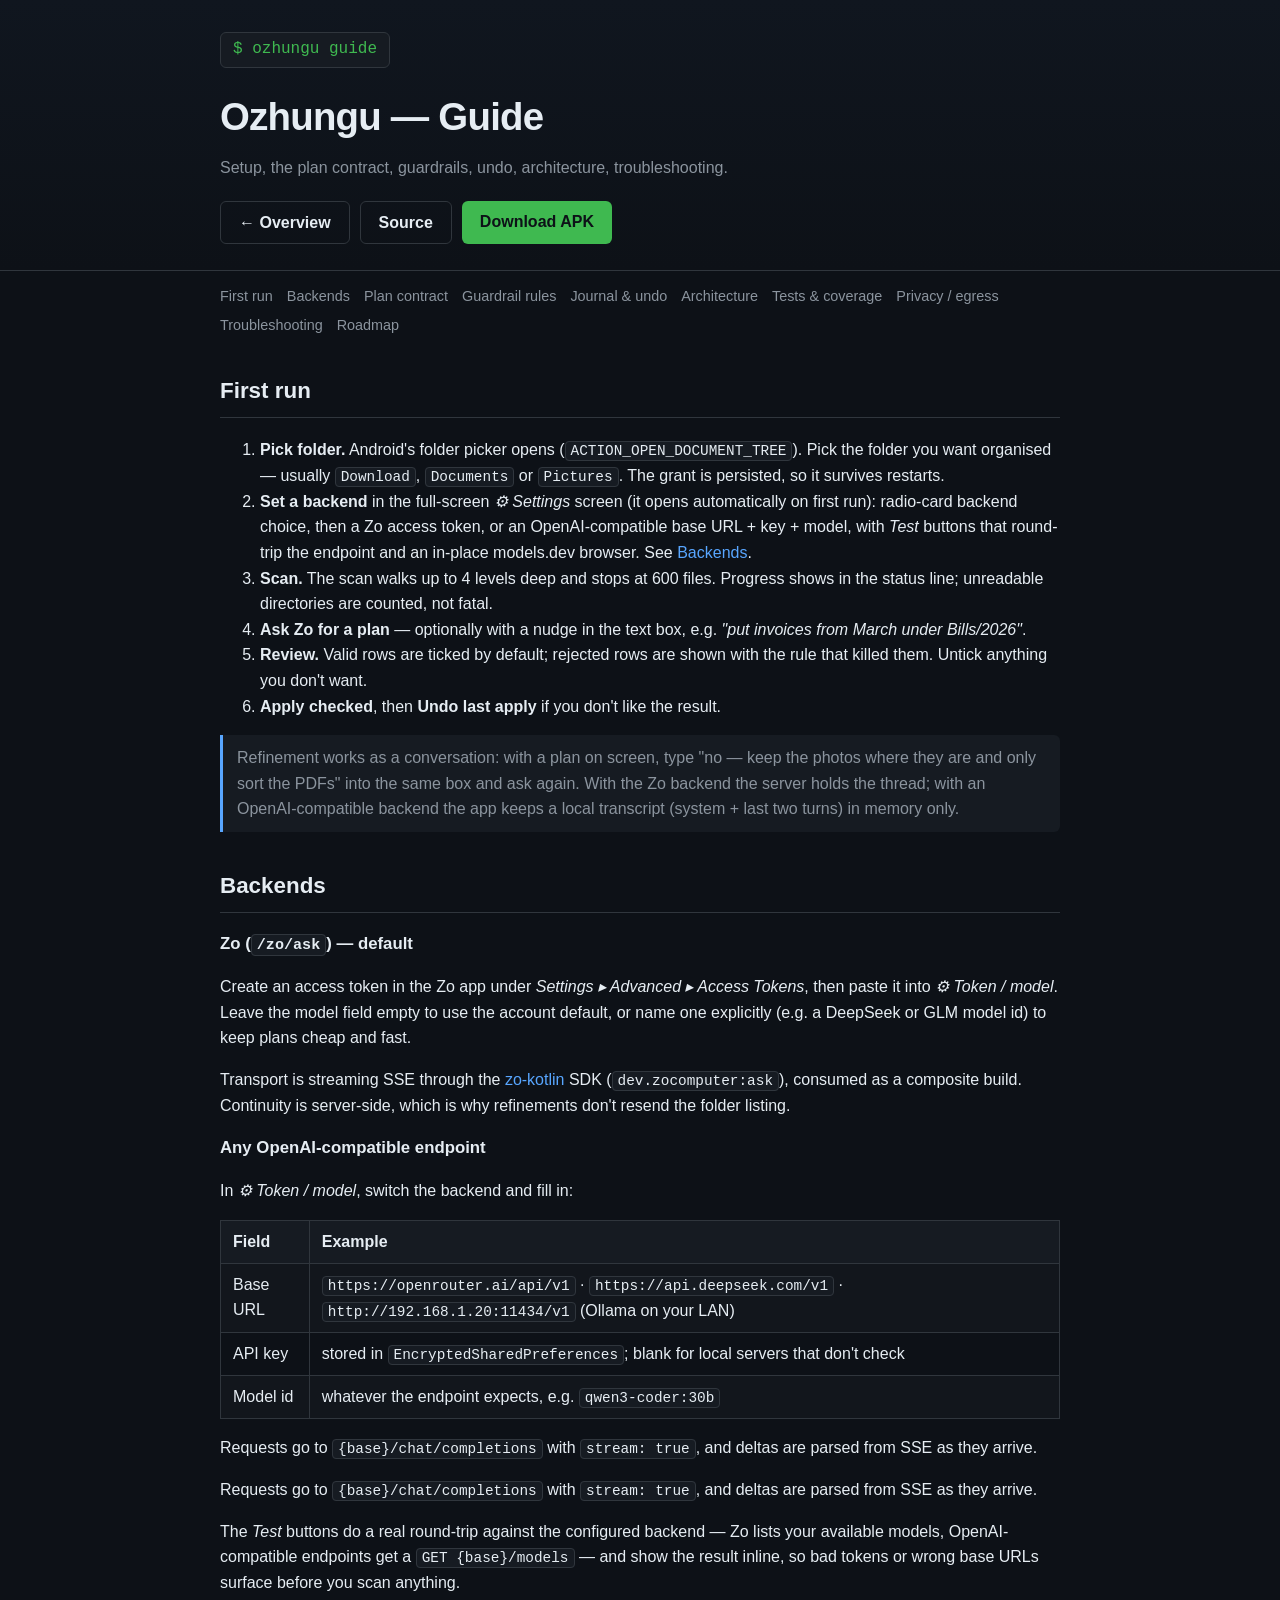
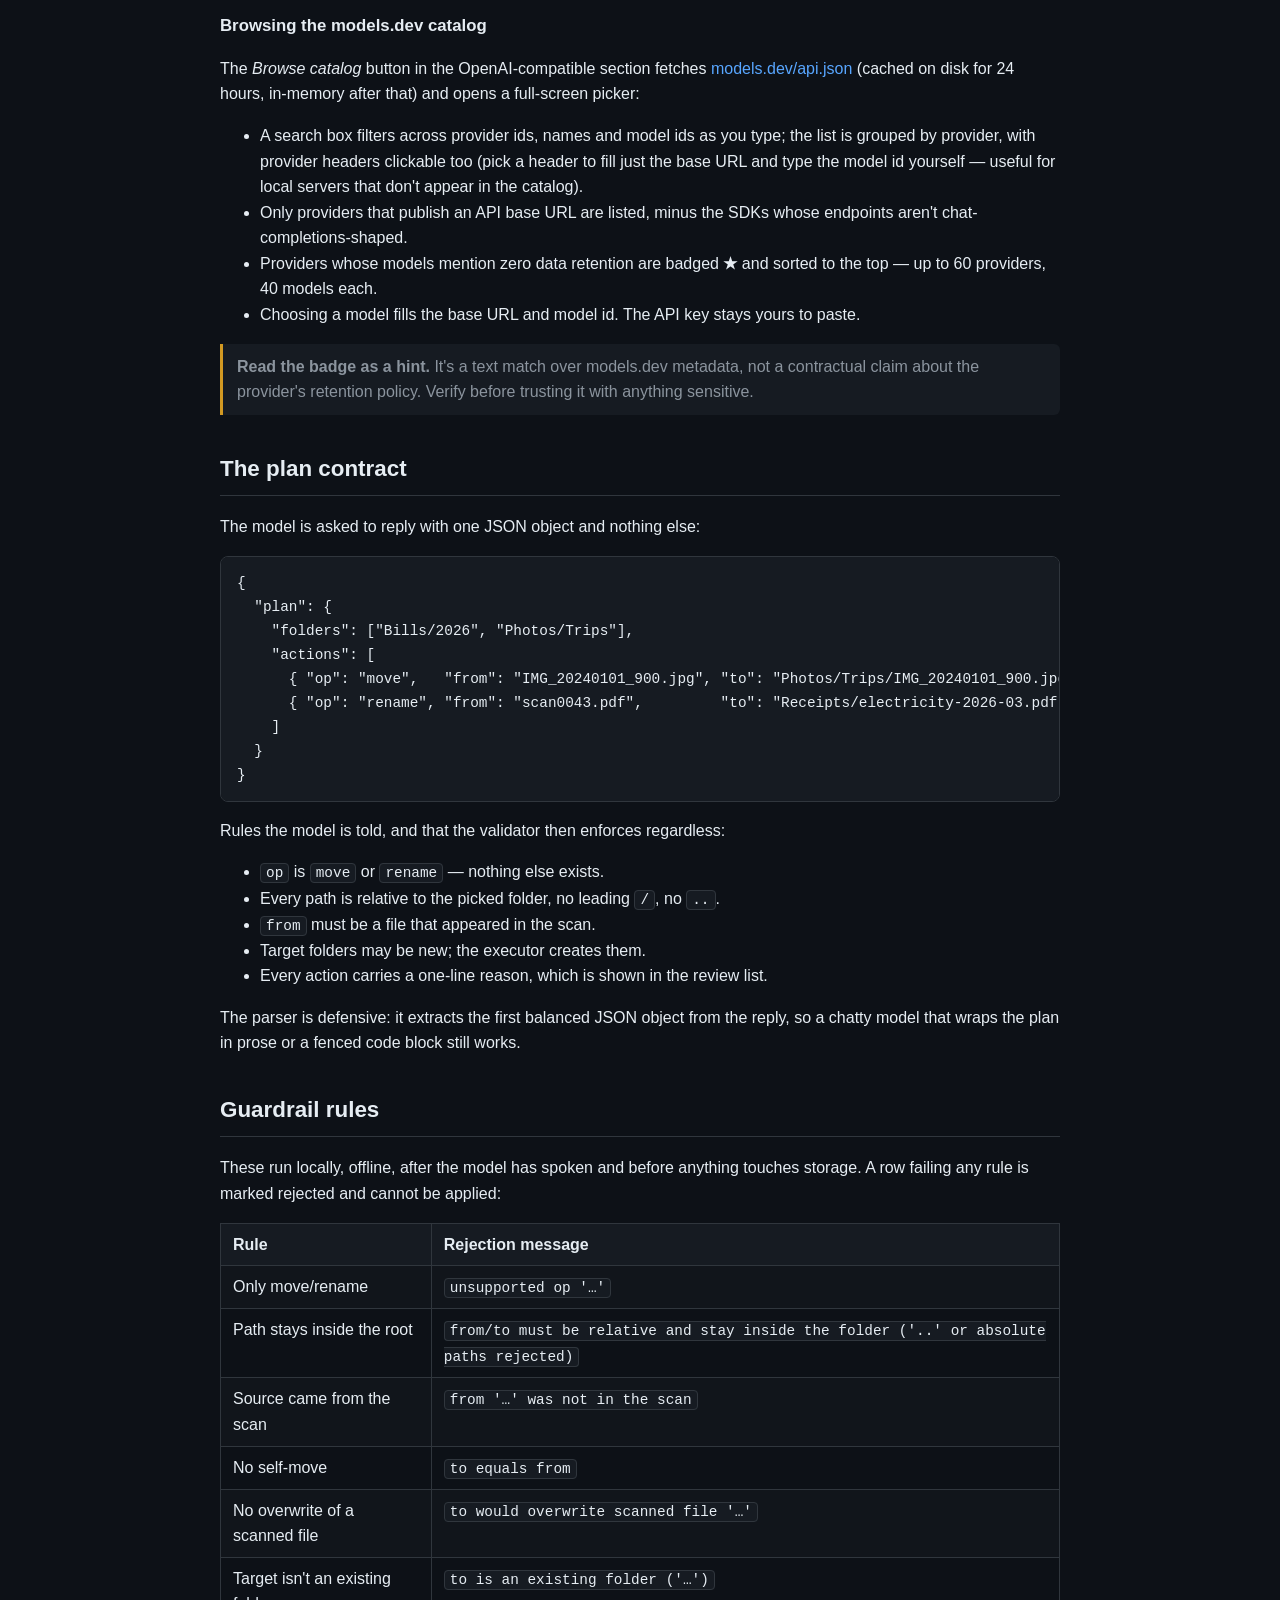
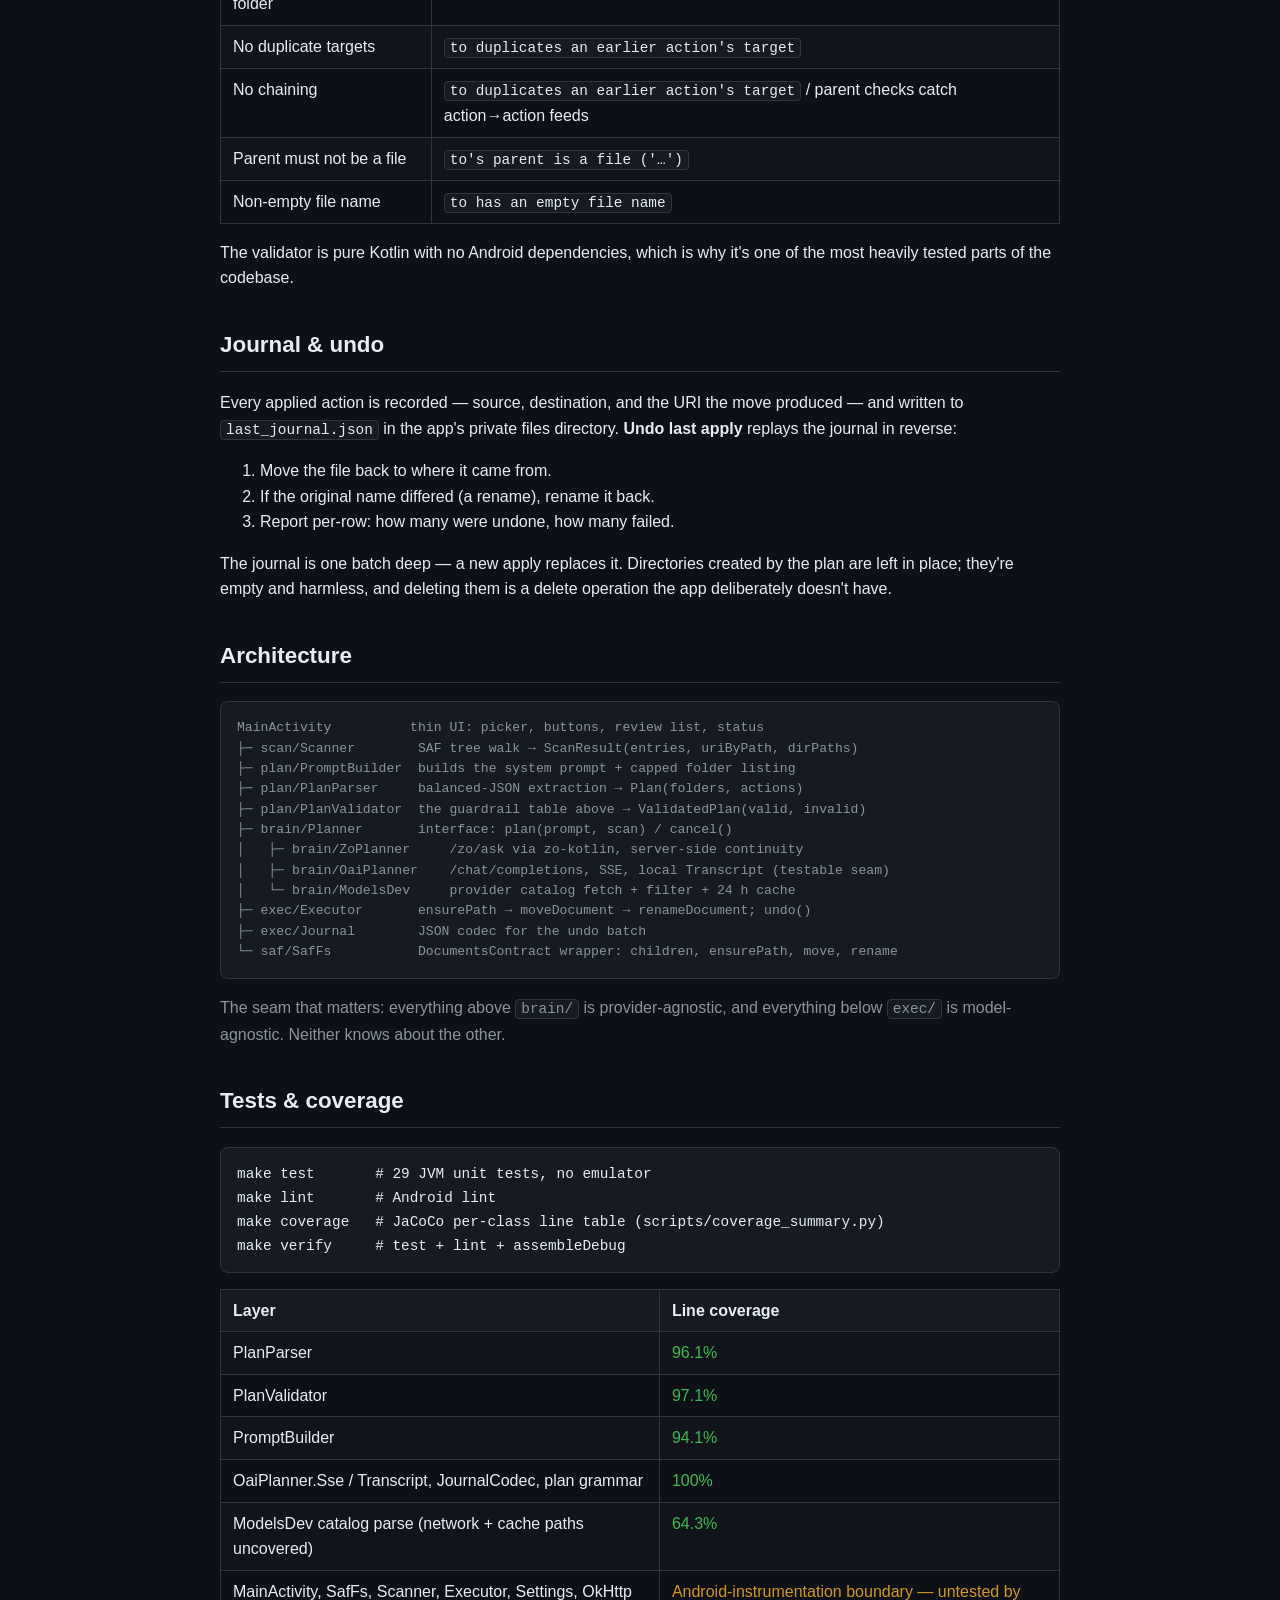
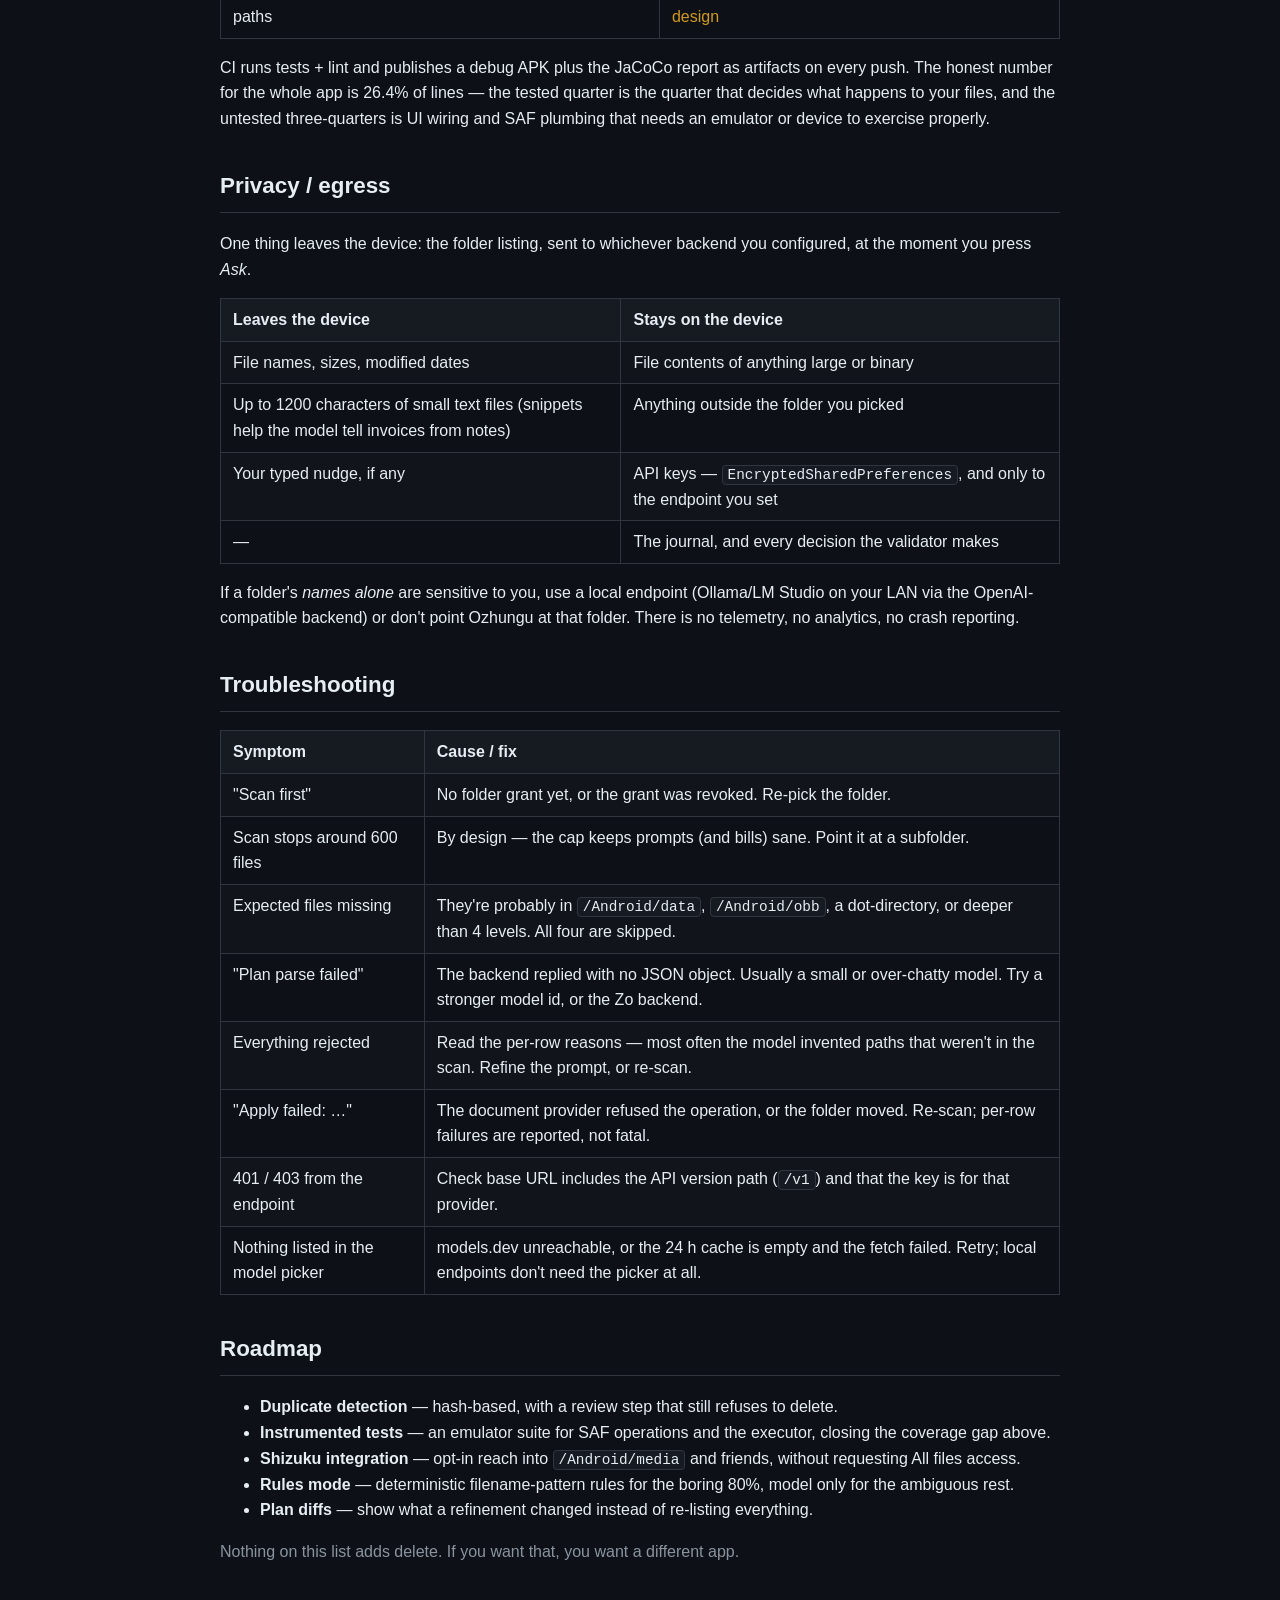
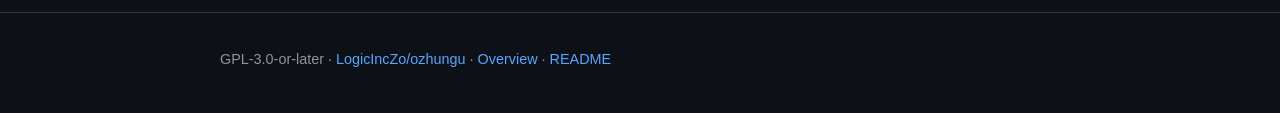
==== docs/guide.html @ b53723d0 "v0.3.0 — first-class settings: full-screen SettingsActivity (backend radio cards, test round-trips, " ====
<!doctype html>
<html lang="en">
<head>
<meta charset="utf-8">
<meta name="viewport" content="width=device-width, initial-scale=1">
<title>Ozhungu — Guide</title>
<meta name="description" content="Setup, plan contract, guardrail rules, journal/undo, architecture and troubleshooting for the Ozhungu agentic Android file organizer.">
<link rel="stylesheet" href="style.css">
</head>
<body>
<header class="hero small">
  <div class="wrap">
    <div class="prompt">$ ozhungu guide</div>
    <h1>Ozhungu — Guide</h1>
    <p class="meta">Setup, the plan contract, guardrails, undo, architecture, troubleshooting.</p>
    <div class="cta">
      <a class="btn ghost" href="index.html">← Overview</a>
      <a class="btn ghost" href="https://github.com/LogicIncZo/ozhungu">Source</a>
      <a class="btn" href="https://github.com/LogicIncZo/ozhungu/releases/latest">Download APK</a>
    </div>
  </div>
</header>

<nav class="sub wrap">
  <a href="#firstrun">First run</a>
  <a href="#backends">Backends</a>
  <a href="#contract">Plan contract</a>
  <a href="#rules">Guardrail rules</a>
  <a href="#journal">Journal &amp; undo</a>
  <a href="#arch">Architecture</a>
  <a href="#tests">Tests &amp; coverage</a>
  <a href="#privacy">Privacy / egress</a>
  <a href="#trouble">Troubleshooting</a>
  <a href="#roadmap">Roadmap</a>
</nav>

<main class="wrap">

<section id="firstrun">
  <h2>First run</h2>
  <ol>
    <li><strong>Pick folder.</strong> Android's folder picker opens (<code>ACTION_OPEN_DOCUMENT_TREE</code>). Pick the folder you want organised — usually <code>Download</code>, <code>Documents</code> or <code>Pictures</code>. The grant is persisted, so it survives restarts.</li>
    <li><strong>Set a backend</strong> in the full-screen <em>⚙ Settings</em> screen (it opens automatically on first run): radio-card backend choice, then a Zo access token, or an OpenAI-compatible base URL + key + model, with <em>Test</em> buttons that round-trip the endpoint and an in-place models.dev browser. See <a href="#backends">Backends</a>.</li>
    <li><strong>Scan.</strong> The scan walks up to 4 levels deep and stops at 600 files. Progress shows in the status line; unreadable directories are counted, not fatal.</li>
    <li><strong>Ask Zo for a plan</strong> — optionally with a nudge in the text box, e.g. <em>"put invoices from March under Bills/2026"</em>.</li>
    <li><strong>Review.</strong> Valid rows are ticked by default; rejected rows are shown with the rule that killed them. Untick anything you don't want.</li>
    <li><strong>Apply checked</strong>, then <strong>Undo last apply</strong> if you don't like the result.</li>
  </ol>
  <div class="note">Refinement works as a conversation: with a plan on screen, type "no — keep the photos where they are and only sort the PDFs" into the same box and ask again. With the Zo backend the server holds the thread; with an OpenAI-compatible backend the app keeps a local transcript (system + last two turns) in memory only.</div>
</section>

<section id="backends">
  <h2>Backends</h2>

  <h3>Zo (<code>/zo/ask</code>) — default</h3>
  <p>Create an access token in the Zo app under <em>Settings ▸ Advanced ▸ Access Tokens</em>, then paste it into <em>⚙ Token / model</em>. Leave the model field empty to use the account default, or name one explicitly (e.g. a DeepSeek or GLM model id) to keep plans cheap and fast.</p>
  <p>Transport is streaming SSE through the <a href="https://github.com/LogicIncZo/zo-kotlin">zo-kotlin</a> SDK (<code>dev.zocomputer:ask</code>), consumed as a composite build. Continuity is server-side, which is why refinements don't resend the folder listing.</p>

  <h3>Any OpenAI-compatible endpoint</h3>
  <p>In <em>⚙ Token / model</em>, switch the backend and fill in:</p>
  <table>
    <thead><tr><th>Field</th><th>Example</th></tr></thead>
    <tbody>
      <tr><td>Base URL</td><td><code>https://openrouter.ai/api/v1</code> · <code>https://api.deepseek.com/v1</code> · <code>http://192.168.1.20:11434/v1</code> (Ollama on your LAN)</td></tr>
      <tr><td>API key</td><td>stored in <code>EncryptedSharedPreferences</code>; blank for local servers that don't check</td></tr>
      <tr><td>Model id</td><td>whatever the endpoint expects, e.g. <code>qwen3-coder:30b</code></td></tr>
    </tbody>
  </table>
  <p>Requests go to <code>{base}/chat/completions</code> with <code>stream: true</code>, and deltas are parsed from SSE as they arrive.</p>  <p>Requests go to <code>{base}/chat/completions</code> with <code>stream: true</code>, and deltas are parsed from SSE as they arrive.</p>

  <p>The <em>Test</em> buttons do a real round-trip against the configured backend — Zo lists your available models, OpenAI-compatible endpoints get a <code>GET {base}/models</code> — and show the result inline, so bad tokens or wrong base URLs surface before you scan anything.</p>

  <h3>Browsing the models.dev catalog</h3>
  <p>The <em>Browse catalog</em> button in the OpenAI-compatible section fetches <a href="https://models.dev/api.json">models.dev/api.json</a> (cached on disk for 24 hours, in-memory after that) and opens a full-screen picker:</p>
  <ul>
    <li>A search box filters across provider ids, names and model ids as you type; the list is grouped by provider, with provider headers clickable too (pick a header to fill just the base URL and type the model id yourself — useful for local servers that don't appear in the catalog).</li>
    <li>Only providers that publish an API base URL are listed, minus the SDKs whose endpoints aren't chat-completions-shaped.</li>
    <li>Providers whose models mention zero data retention are badged <strong>★</strong> and sorted to the top — up to 60 providers, 40 models each.</li>
    <li>Choosing a model fills the base URL and model id. The API key stays yours to paste.</li>
  </ul>
  <div class="warnbox"><strong>Read the badge as a hint.</strong> It's a text match over models.dev metadata, not a contractual claim about the provider's retention policy. Verify before trusting it with anything sensitive.</div>
</section>

<section id="contract">
  <h2>The plan contract</h2>
  <p>The model is asked to reply with one JSON object and nothing else:</p>
  <pre><code>{
  "plan": {
    "folders": ["Bills/2026", "Photos/Trips"],
    "actions": [
      { "op": "move",   "from": "IMG_20240101_900.jpg", "to": "Photos/Trips/IMG_20240101_900.jpg", "reason": "dated camera file" },
      { "op": "rename", "from": "scan0043.pdf",         "to": "Receipts/electricity-2026-03.pdf", "reason": "receipt scan" }
    ]
  }
}</code></pre>
  <p>Rules the model is told, and that the validator then enforces regardless:</p>
  <ul>
    <li><code>op</code> is <code>move</code> or <code>rename</code> — nothing else exists.</li>
    <li>Every path is relative to the picked folder, no leading <code>/</code>, no <code>..</code>.</li>
    <li><code>from</code> must be a file that appeared in the scan.</li>
    <li>Target folders may be new; the executor creates them.</li>
    <li>Every action carries a one-line reason, which is shown in the review list.</li>
  </ul>
  <p>The parser is defensive: it extracts the first balanced JSON object from the reply, so a chatty model that wraps the plan in prose or a fenced code block still works.</p>
</section>

<section id="rules">
  <h2>Guardrail rules</h2>
  <p>These run locally, offline, after the model has spoken and before anything touches storage. A row failing any rule is marked rejected and cannot be applied:</p>
  <table>
    <thead><tr><th>Rule</th><th>Rejection message</th></tr></thead>
    <tbody>
      <tr><td>Only move/rename</td><td><code>unsupported op '…'</code></td></tr>
      <tr><td>Path stays inside the root</td><td><code>from/to must be relative and stay inside the folder ('..' or absolute paths rejected)</code></td></tr>
      <tr><td>Source came from the scan</td><td><code>from '…' was not in the scan</code></td></tr>
      <tr><td>No self-move</td><td><code>to equals from</code></td></tr>
      <tr><td>No overwrite of a scanned file</td><td><code>to would overwrite scanned file '…'</code></td></tr>
      <tr><td>Target isn't an existing folder</td><td><code>to is an existing folder ('…')</code></td></tr>
      <tr><td>No duplicate targets</td><td><code>to duplicates an earlier action's target</code></td></tr>
      <tr><td>No chaining</td><td><code>to duplicates an earlier action's target</code> / parent checks catch action→action feeds</td></tr>
      <tr><td>Parent must not be a file</td><td><code>to's parent is a file ('…')</code></td></tr>
      <tr><td>Non-empty file name</td><td><code>to has an empty file name</code></td></tr>
    </tbody>
  </table>
  <p>The validator is pure Kotlin with no Android dependencies, which is why it's one of the most heavily tested parts of the codebase.</p>
</section>

<section id="journal">
  <h2>Journal &amp; undo</h2>
  <p>Every applied action is recorded — source, destination, and the URI the move produced — and written to <code>last_journal.json</code> in the app's private files directory. <strong>Undo last apply</strong> replays the journal in reverse:</p>
  <ol>
    <li>Move the file back to where it came from.</li>
    <li>If the original name differed (a rename), rename it back.</li>
    <li>Report per-row: how many were undone, how many failed.</li>
  </ol>
  <p>The journal is one batch deep — a new apply replaces it. Directories created by the plan are left in place; they're empty and harmless, and deleting them is a delete operation the app deliberately doesn't have.</p>
</section>

<section id="arch">
  <h2>Architecture</h2>
  <div class="pipe">MainActivity          thin UI: picker, buttons, review list, status
├─ scan/Scanner        SAF tree walk → ScanResult(entries, uriByPath, dirPaths)
├─ plan/PromptBuilder  builds the system prompt + capped folder listing
├─ plan/PlanParser     balanced-JSON extraction → Plan(folders, actions)
├─ plan/PlanValidator  the guardrail table above → ValidatedPlan(valid, invalid)
├─ brain/Planner       interface: plan(prompt, scan) / cancel()
│   ├─ brain/ZoPlanner     /zo/ask via zo-kotlin, server-side continuity
│   ├─ brain/OaiPlanner    /chat/completions, SSE, local Transcript (testable seam)
│   └─ brain/ModelsDev     provider catalog fetch + filter + 24 h cache
├─ exec/Executor       ensurePath → moveDocument → renameDocument; undo()
├─ exec/Journal        JSON codec for the undo batch
└─ saf/SafFs           DocumentsContract wrapper: children, ensurePath, move, rename</div>
  <p class="dim">The seam that matters: everything above <code>brain/</code> is provider-agnostic, and everything below <code>exec/</code> is model-agnostic. Neither knows about the other.</p>
</section>

<section id="tests">
  <h2>Tests &amp; coverage</h2>
  <pre><code>make test       # 29 JVM unit tests, no emulator
make lint       # Android lint
make coverage   # JaCoCo per-class line table (scripts/coverage_summary.py)
make verify     # test + lint + assembleDebug</code></pre>
  <table>
    <thead><tr><th>Layer</th><th>Line coverage</th></tr></thead>
    <tbody>
      <tr><td>PlanParser</td><td class="ok">96.1%</td></tr>
      <tr><td>PlanValidator</td><td class="ok">97.1%</td></tr>
      <tr><td>PromptBuilder</td><td class="ok">94.1%</td></tr>
      <tr><td>OaiPlanner.Sse / Transcript, JournalCodec, plan grammar</td><td class="ok">100%</td></tr>
      <tr><td>ModelsDev catalog parse (network + cache paths uncovered)</td><td class="ok">64.3%</td></tr>
      <tr><td>MainActivity, SafFs, Scanner, Executor, Settings, OkHttp paths</td><td class="warn">Android-instrumentation boundary — untested by design</td></tr>
    </tbody>
  </table>
  <p>CI runs tests + lint and publishes a debug APK plus the JaCoCo report as artifacts on every push. The honest number for the whole app is 26.4% of lines — the tested quarter is the quarter that decides what happens to your files, and the untested three-quarters is UI wiring and SAF plumbing that needs an emulator or device to exercise properly.</p>
</section>

<section id="privacy">
  <h2>Privacy / egress</h2>
  <p>One thing leaves the device: the folder listing, sent to whichever backend you configured, at the moment you press <em>Ask</em>.</p>
  <table>
    <thead><tr><th>Leaves the device</th><th>Stays on the device</th></tr></thead>
    <tbody>
      <tr><td>File names, sizes, modified dates</td><td>File contents of anything large or binary</td></tr>
      <tr><td>Up to 1200 characters of small text files (snippets help the model tell invoices from notes)</td><td>Anything outside the folder you picked</td></tr>
      <tr><td>Your typed nudge, if any</td><td>API keys — <code>EncryptedSharedPreferences</code>, and only to the endpoint you set</td></tr>
      <tr><td>—</td><td>The journal, and every decision the validator makes</td></tr>
    </tbody>
  </table>
  <p>If a folder's <em>names alone</em> are sensitive to you, use a local endpoint (Ollama/LM Studio on your LAN via the OpenAI-compatible backend) or don't point Ozhungu at that folder. There is no telemetry, no analytics, no crash reporting.</p>
</section>

<section id="trouble">
  <h2>Troubleshooting</h2>
  <table>
    <thead><tr><th>Symptom</th><th>Cause / fix</th></tr></thead>
    <tbody>
      <tr><td>"Scan first"</td><td>No folder grant yet, or the grant was revoked. Re-pick the folder.</td></tr>
      <tr><td>Scan stops around 600 files</td><td>By design — the cap keeps prompts (and bills) sane. Point it at a subfolder.</td></tr>
      <tr><td>Expected files missing</td><td>They're probably in <code>/Android/data</code>, <code>/Android/obb</code>, a dot-directory, or deeper than 4 levels. All four are skipped.</td></tr>
      <tr><td>"Plan parse failed"</td><td>The backend replied with no JSON object. Usually a small or over-chatty model. Try a stronger model id, or the Zo backend.</td></tr>
      <tr><td>Everything rejected</td><td>Read the per-row reasons — most often the model invented paths that weren't in the scan. Refine the prompt, or re-scan.</td></tr>
      <tr><td>"Apply failed: …"</td><td>The document provider refused the operation, or the folder moved. Re-scan; per-row failures are reported, not fatal.</td></tr>
      <tr><td>401 / 403 from the endpoint</td><td>Check base URL includes the API version path (<code>/v1</code>) and that the key is for that provider.</td></tr>
      <tr><td>Nothing listed in the model picker</td><td>models.dev unreachable, or the 24 h cache is empty and the fetch failed. Retry; local endpoints don't need the picker at all.</td></tr>
    </tbody>
  </table>
</section>

<section id="roadmap">
  <h2>Roadmap</h2>
  <ul>
    <li><strong>Duplicate detection</strong> — hash-based, with a review step that still refuses to delete.</li>
    <li><strong>Instrumented tests</strong> — an emulator suite for SAF operations and the executor, closing the coverage gap above.</li>
    <li><strong>Shizuku integration</strong> — opt-in reach into <code>/Android/media</code> and friends, without requesting All files access.</li>
    <li><strong>Rules mode</strong> — deterministic filename-pattern rules for the boring 80%, model only for the ambiguous rest.</li>
    <li><strong>Plan diffs</strong> — show what a refinement changed instead of re-listing everything.</li>
  </ul>
  <p class="dim">Nothing on this list adds delete. If you want that, you want a different app.</p>
</section>

</main>

<footer>
  <div class="wrap">
    <p>GPL-3.0-or-later · <a href="https://github.com/LogicIncZo/ozhungu">LogicIncZo/ozhungu</a> · <a href="index.html">Overview</a> · <a href="https://github.com/LogicIncZo/ozhungu/blob/main/README.md">README</a></p>
  </div>
</footer>
</body>
</html>
---- docs/style.css ----
:root {
  --bg: #0d1117; --fg: #e6edf3; --dim: #8b949e; --card: #161b22;
  --border: #30363d; --green: #3fb950; --amber: #d29922; --blue: #58a6ff;
}
* { box-sizing: border-box; }
body {
  margin: 0; background: var(--bg); color: var(--fg);
  font: 16px/1.6 -apple-system, "Segoe UI", Roboto, Helvetica, Arial, sans-serif;
}
.wrap { max-width: 880px; margin: 0 auto; padding: 0 20px; }
a { color: var(--blue); text-decoration: none; }
a:hover { text-decoration: underline; }
code {
  font-family: ui-monospace, SFMono-Regular, Menlo, Consolas, monospace;
  font-size: 0.9em; background: var(--card); border: 1px solid var(--border);
  border-radius: 4px; padding: 1px 5px;
}
pre {
  background: var(--card); border: 1px solid var(--border); border-radius: 8px;
  padding: 14px 16px; overflow-x: auto; line-height: 1.5;
}
pre code { background: none; border: none; padding: 0; }
table { border-collapse: collapse; width: 100%; margin: 12px 0; }
th, td { border: 1px solid var(--border); padding: 8px 12px; text-align: left; vertical-align: top; }
th { background: var(--card); }
tbody tr:nth-child(odd) { background: rgba(255,255,255,0.02); }

.hero { border-bottom: 1px solid var(--border); padding: 48px 0 40px; background: linear-gradient(180deg, #10161f 0%, var(--bg) 100%); }
.hero.small { padding: 32px 0 26px; }
.hero .prompt {
  font-family: ui-monospace, Menlo, Consolas, monospace; color: var(--green);
  background: var(--card); border: 1px solid var(--border); border-radius: 6px;
  display: inline-block; padding: 4px 12px; margin-bottom: 18px;
}
.hero h1 { margin: 0 0 8px; font-size: 2.4rem; letter-spacing: -0.02em; }
.hero h1 .ta { color: var(--dim); font-size: 1.5rem; }
.tagline { color: var(--fg); font-size: 1.15rem; margin: 0 0 6px; }
.meta { color: var(--dim); margin: 0 0 20px; }
.cta { display: flex; gap: 10px; flex-wrap: wrap; }
.btn {
  display: inline-block; background: var(--green); color: #0d1117; font-weight: 600;
  padding: 8px 18px; border-radius: 6px;
}
.btn:hover { text-decoration: none; filter: brightness(1.1); }
.btn.ghost { background: transparent; color: var(--fg); border: 1px solid var(--border); }

.sub { display: flex; flex-wrap: wrap; gap: 6px 14px; padding: 14px 20px 0; font-size: 0.9rem; }
.sub a { color: var(--dim); }
.sub a:hover { color: var(--blue); }

section { margin: 36px 0; }
h2 { font-size: 1.4rem; border-bottom: 1px solid var(--border); padding-bottom: 8px; }
h3 { font-size: 1.05rem; margin-bottom: 6px; }
.endpoints li { margin: 6px 0; }
.dim { color: var(--dim); }
.ok { color: var(--green); }
.warn { color: var(--amber); }
.note, .warnbox {
  border-left: 3px solid var(--border); padding: 10px 14px; margin: 14px 0;
  background: var(--card); border-radius: 0 6px 6px 0; color: var(--dim);
}
.note { border-left-color: var(--blue); }
.warn, .warnbox { border-left-color: var(--amber); }
.pipe {
  font-family: ui-monospace, Menlo, Consolas, monospace; font-size: 0.82rem;
  background: var(--card); border: 1px solid var(--border); border-radius: 8px;
  padding: 16px; overflow-x: auto; white-space: pre; line-height: 1.55; color: var(--dim);
}
footer { border-top: 1px solid var(--border); margin-top: 48px; padding: 20px 0 40px; color: var(--dim); font-size: 0.9rem; }
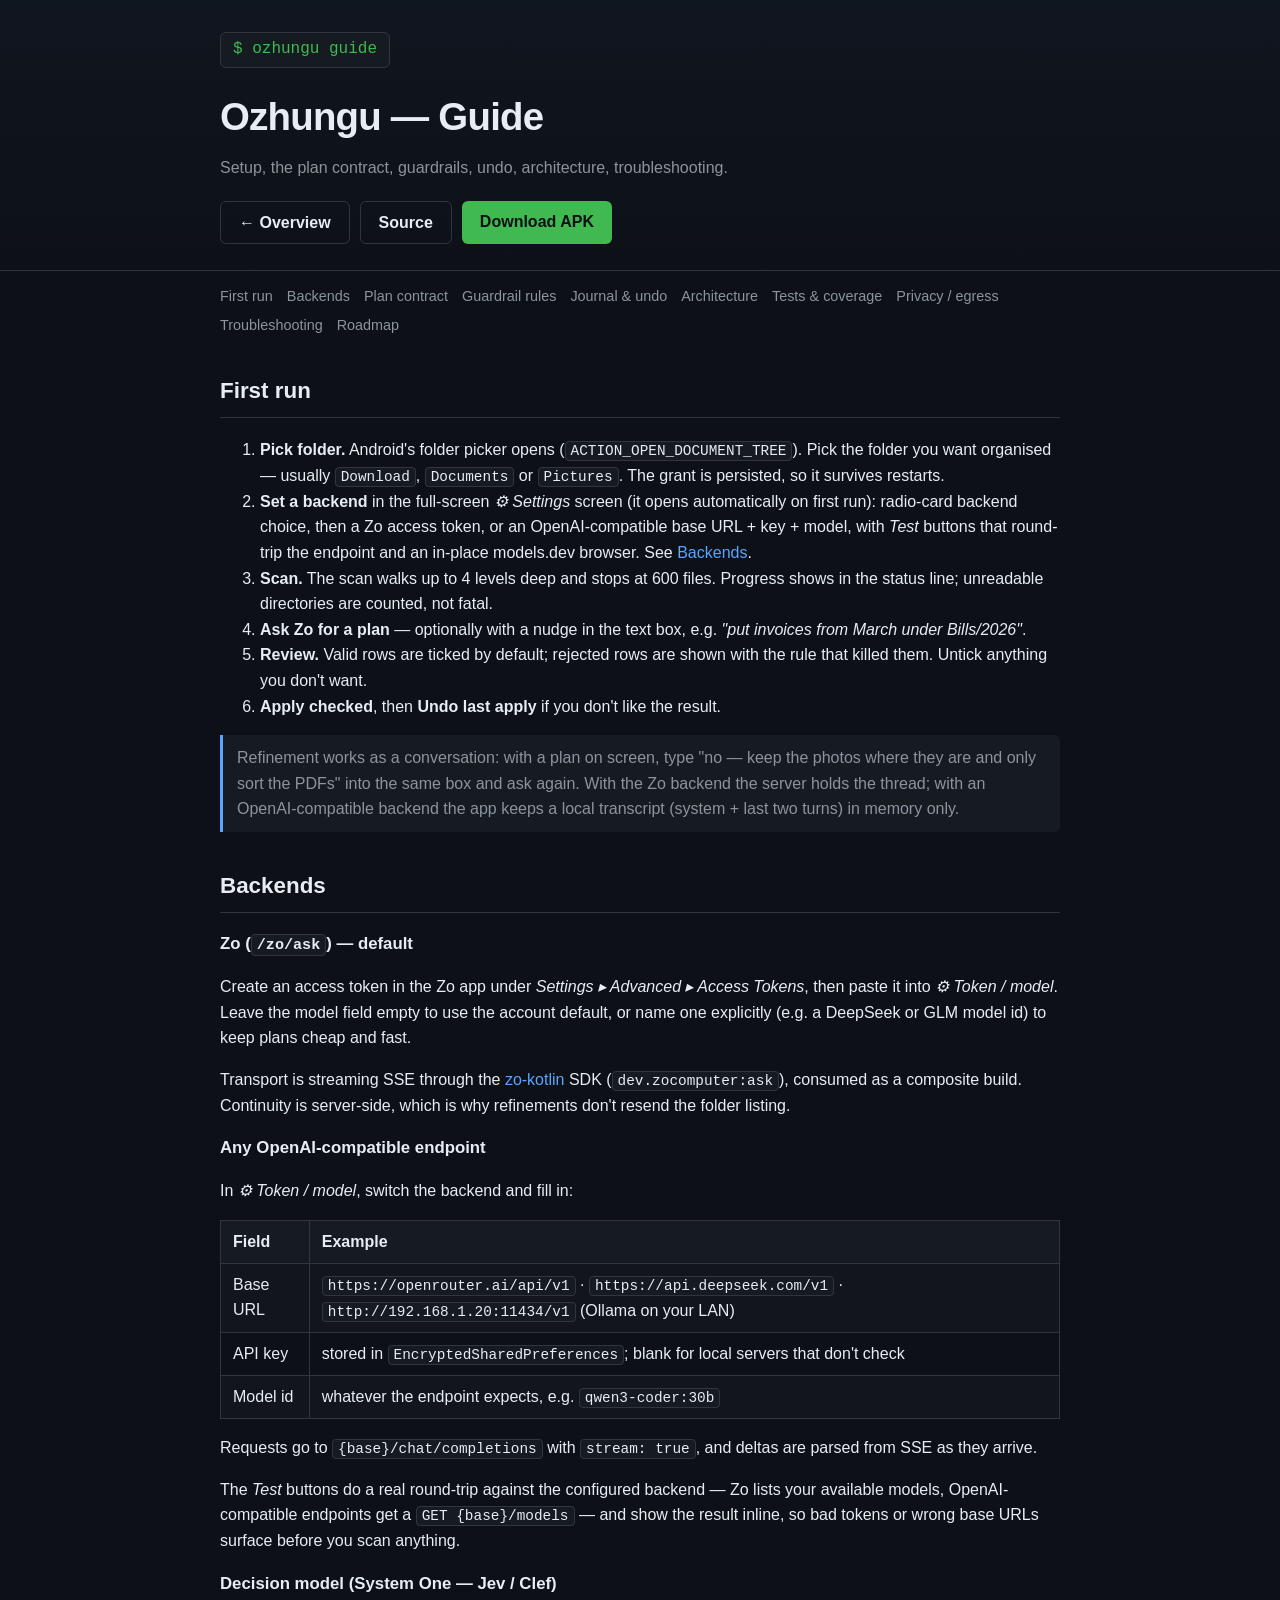
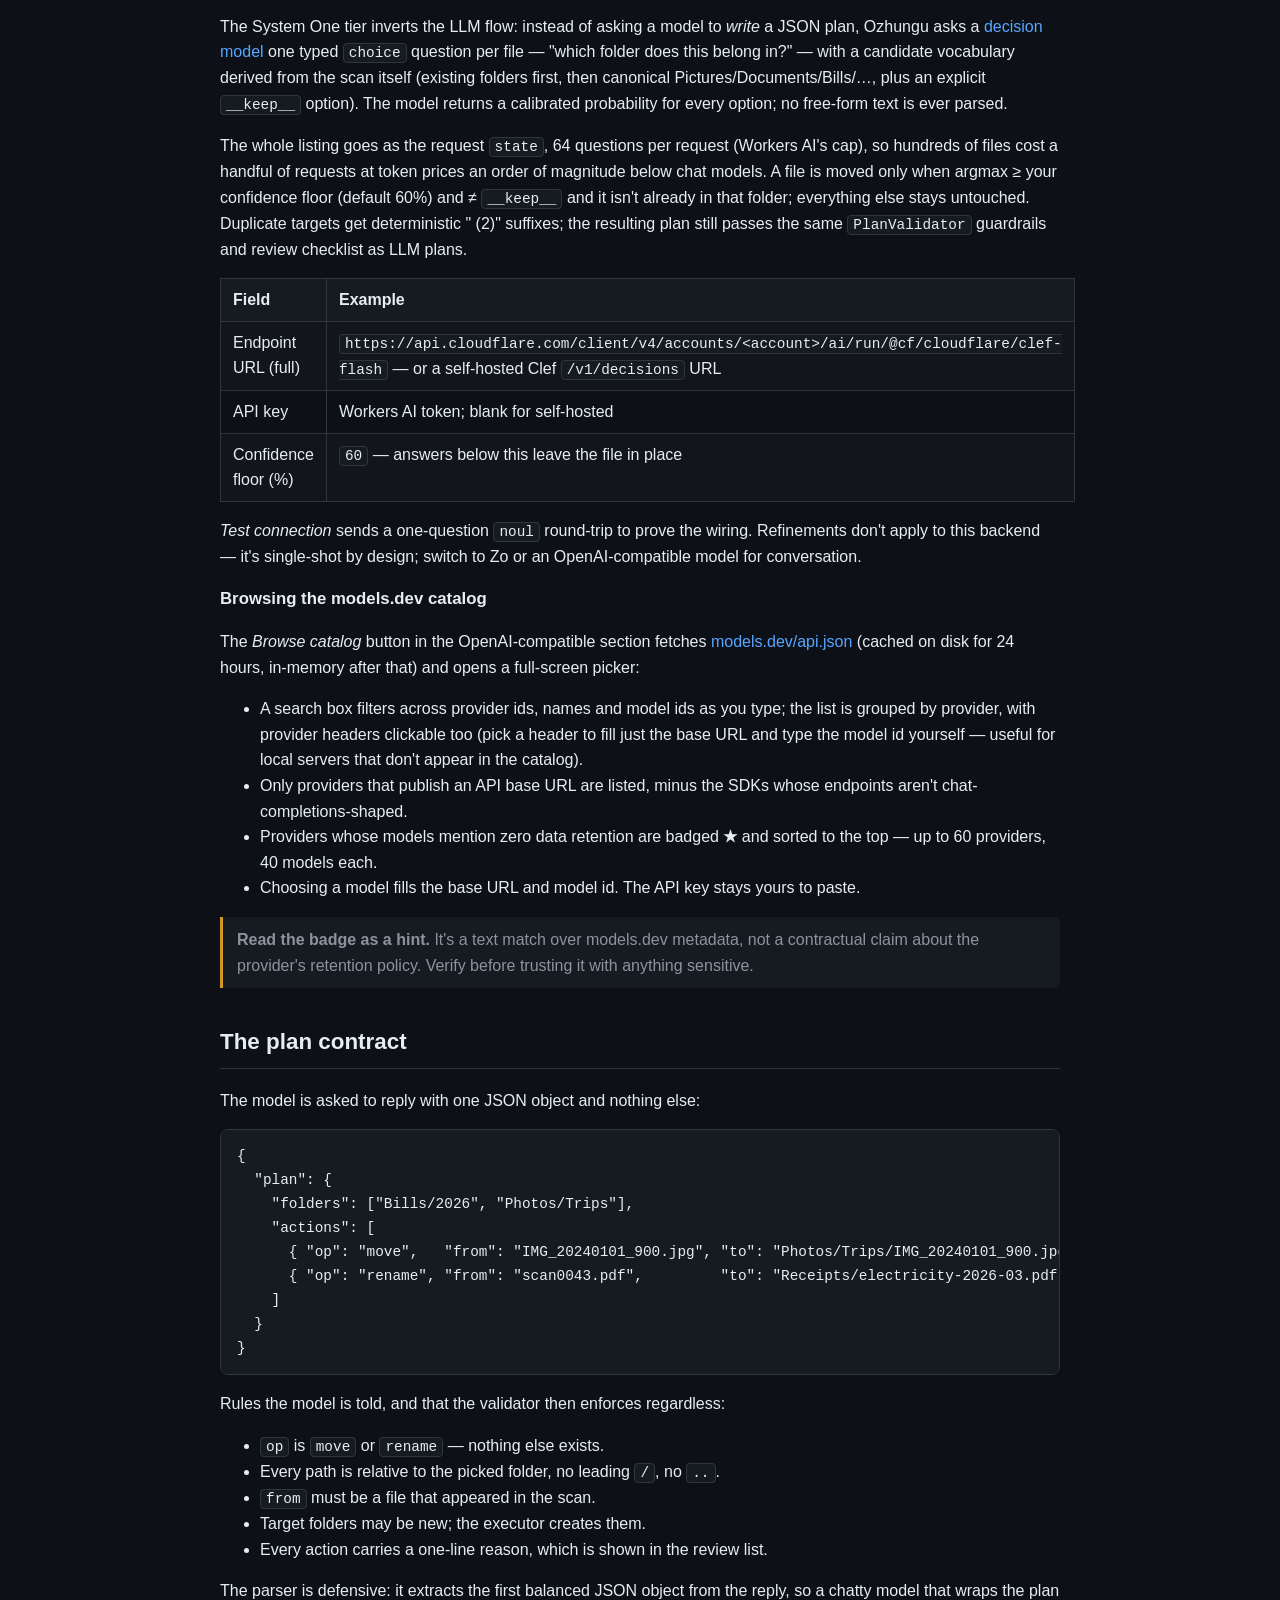
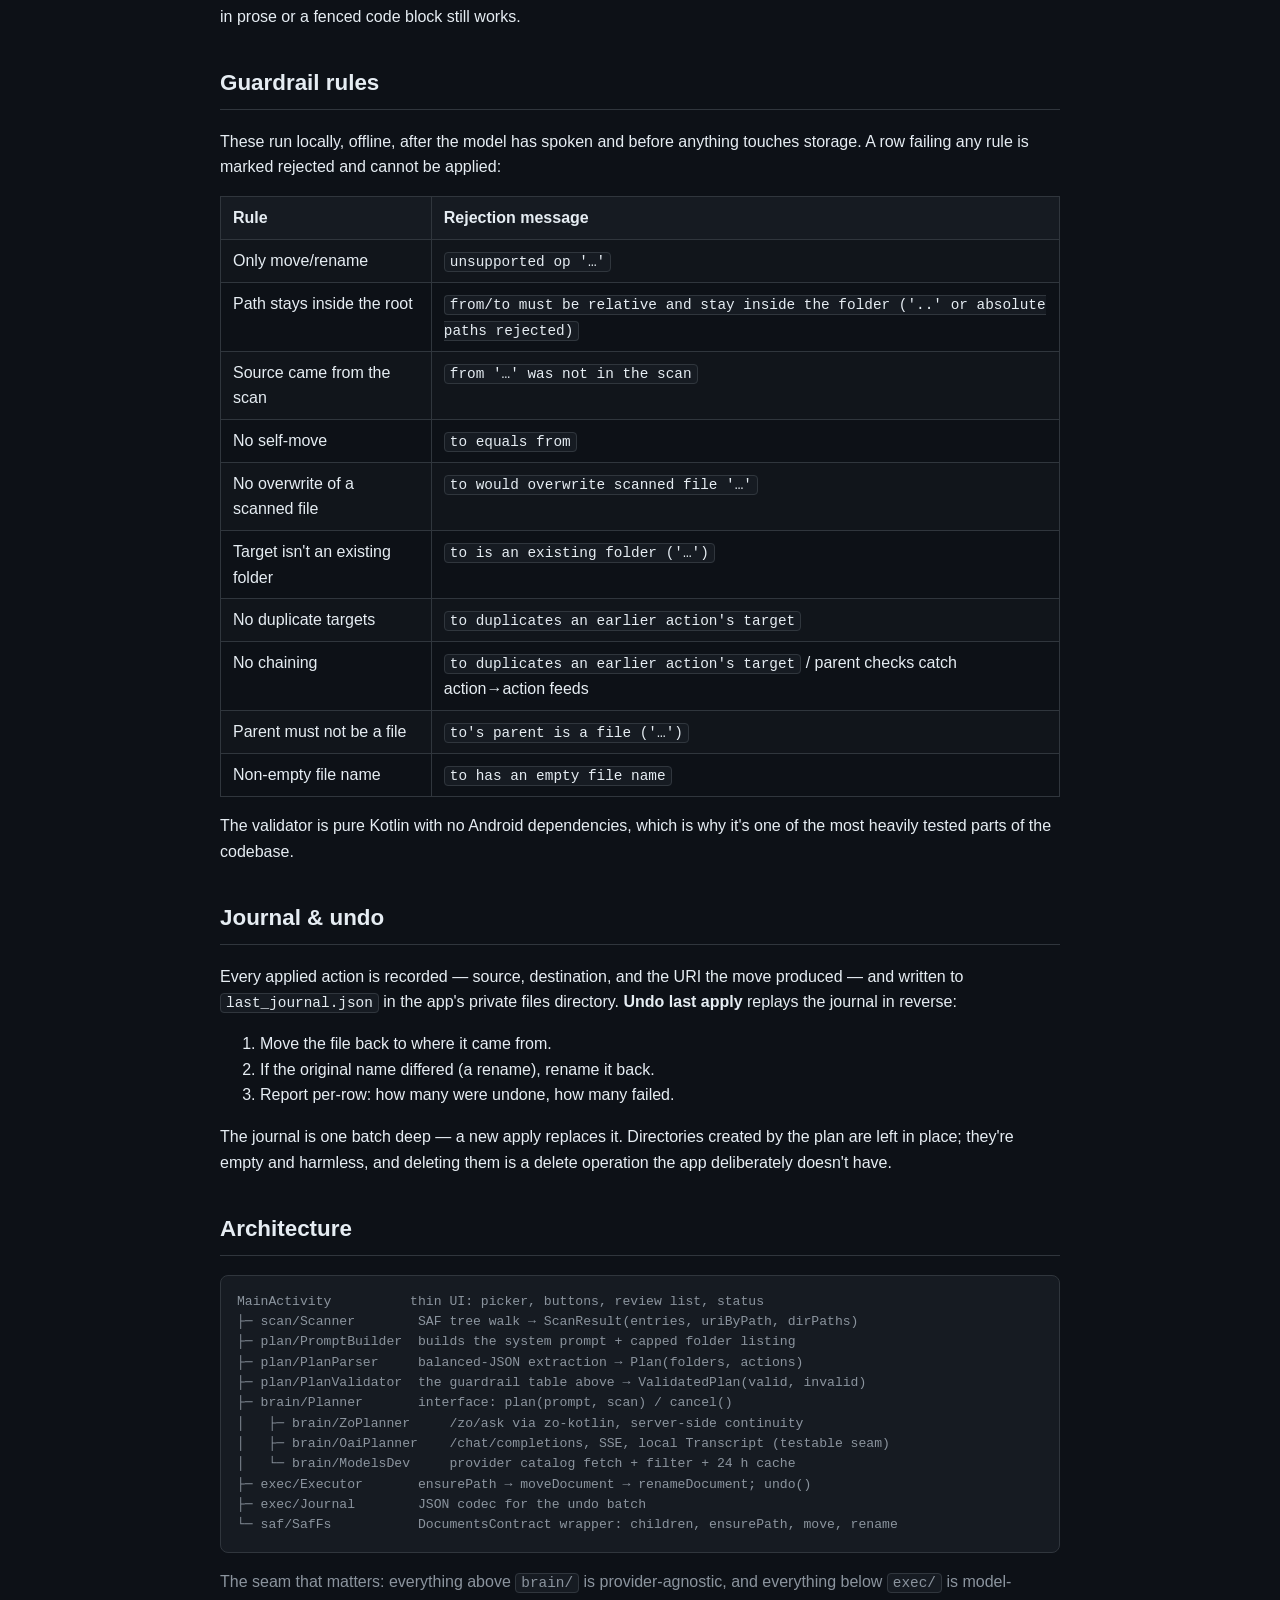
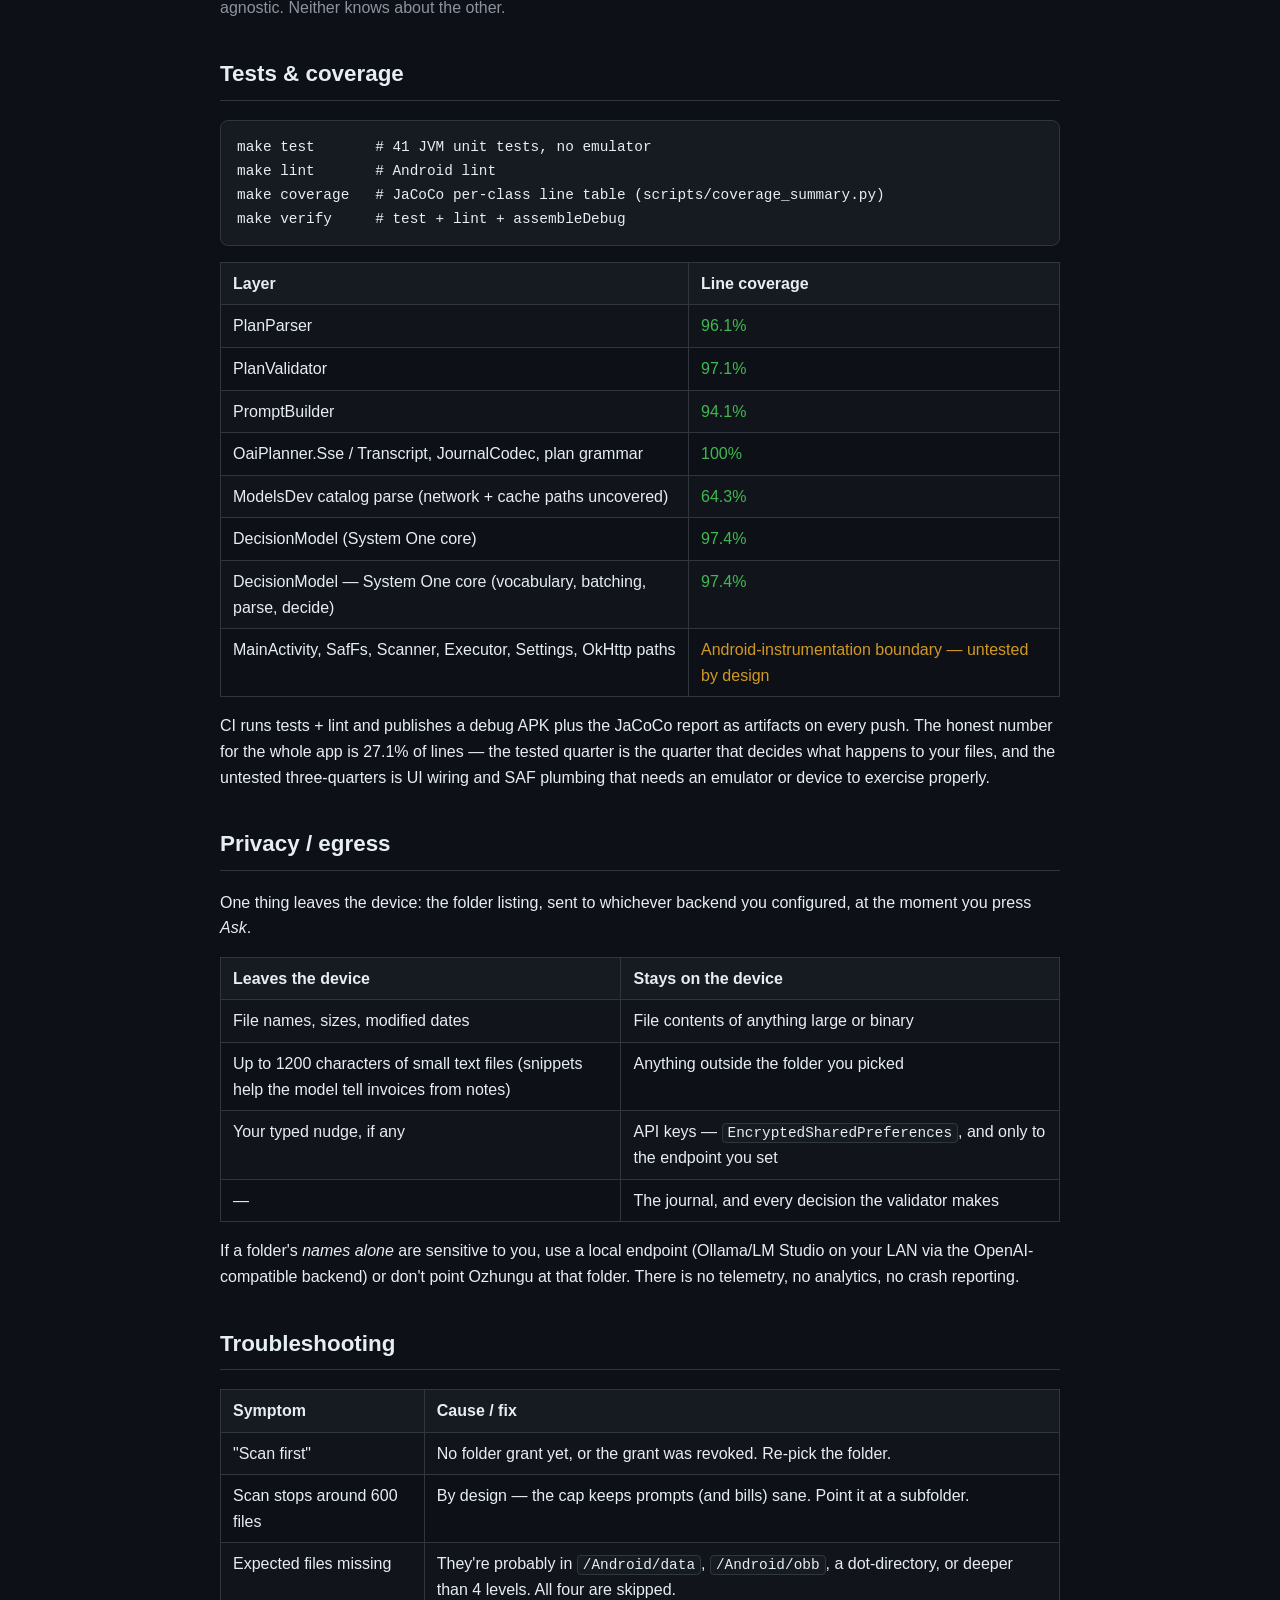
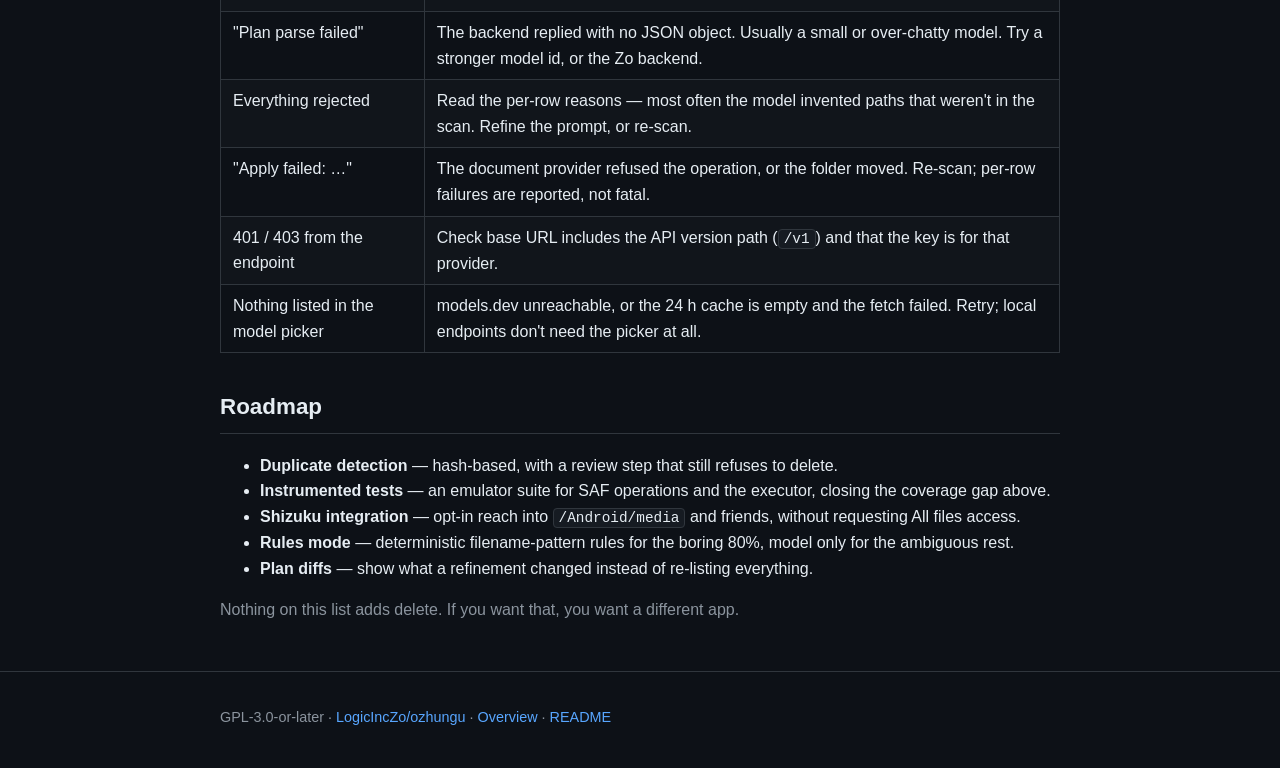
==== commit 884394f1: "v0.4.0 — System One decision-model backend (Jev/Clef-compatible): typed folder-choice questions, cal" ====
--- a/docs/guide.html
+++ b/docs/guide.html
@@ -66,9 +66,22 @@
       <tr><td>Model id</td><td>whatever the endpoint expects, e.g. <code>qwen3-coder:30b</code></td></tr>
     </tbody>
   </table>
-  <p>Requests go to <code>{base}/chat/completions</code> with <code>stream: true</code>, and deltas are parsed from SSE as they arrive.</p>  <p>Requests go to <code>{base}/chat/completions</code> with <code>stream: true</code>, and deltas are parsed from SSE as they arrive.</p>
+  <p>Requests go to <code>{base}/chat/completions</code> with <code>stream: true</code>, and deltas are parsed from SSE as they arrive.</p>
 
   <p>The <em>Test</em> buttons do a real round-trip against the configured backend — Zo lists your available models, OpenAI-compatible endpoints get a <code>GET {base}/models</code> — and show the result inline, so bad tokens or wrong base URLs surface before you scan anything.</p>
+
+  <h3>Decision model (System One — Jev / Clef)</h3>
+  <p>The System One tier inverts the LLM flow: instead of asking a model to <em>write</em> a JSON plan, Ozhungu asks a <a href="https://developers.cloudflare.com/workers-ai/models/clef/">decision model</a> one typed <code>choice</code> question per file — "which folder does this belong in?" — with a candidate vocabulary derived from the scan itself (existing folders first, then canonical Pictures/Documents/Bills/…, plus an explicit <code>__keep__</code> option). The model returns a calibrated probability for every option; no free-form text is ever parsed.</p>
+  <p>The whole listing goes as the request <code>state</code>, 64 questions per request (Workers AI's cap), so hundreds of files cost a handful of requests at token prices an order of magnitude below chat models. A file is moved only when argmax ≥ your confidence floor (default 60%) and ≠ <code>__keep__</code> and it isn't already in that folder; everything else stays untouched. Duplicate targets get deterministic " (2)" suffixes; the resulting plan still passes the same <code>PlanValidator</code> guardrails and review checklist as LLM plans.</p>
+  <table>
+    <thead><tr><th>Field</th><th>Example</th></tr></thead>
+    <tbody>
+      <tr><td>Endpoint URL (full)</td><td><code>https://api.cloudflare.com/client/v4/accounts/&lt;account&gt;/ai/run/@cf/cloudflare/clef-flash</code> — or a self-hosted Clef <code>/v1/decisions</code> URL</td></tr>
+      <tr><td>API key</td><td>Workers AI token; blank for self-hosted</td></tr>
+      <tr><td>Confidence floor (%)</td><td><code>60</code> — answers below this leave the file in place</td></tr>
+    </tbody>
+  </table>
+  <p><em>Test connection</em> sends a one-question <code>noul</code> round-trip to prove the wiring. Refinements don't apply to this backend — it's single-shot by design; switch to Zo or an OpenAI-compatible model for conversation.</p>
 
   <h3>Browsing the models.dev catalog</h3>
   <p>The <em>Browse catalog</em> button in the OpenAI-compatible section fetches <a href="https://models.dev/api.json">models.dev/api.json</a> (cached on disk for 24 hours, in-memory after that) and opens a full-screen picker:</p>
@@ -155,7 +168,7 @@
 
 <section id="tests">
   <h2>Tests &amp; coverage</h2>
-  <pre><code>make test       # 29 JVM unit tests, no emulator
+  <pre><code>make test       # 41 JVM unit tests, no emulator
 make lint       # Android lint
 make coverage   # JaCoCo per-class line table (scripts/coverage_summary.py)
 make verify     # test + lint + assembleDebug</code></pre>
@@ -167,10 +180,12 @@
       <tr><td>PromptBuilder</td><td class="ok">94.1%</td></tr>
       <tr><td>OaiPlanner.Sse / Transcript, JournalCodec, plan grammar</td><td class="ok">100%</td></tr>
       <tr><td>ModelsDev catalog parse (network + cache paths uncovered)</td><td class="ok">64.3%</td></tr>
+      <tr><td>DecisionModel (System One core)</td><td class="ok">97.4%</td></tr>
+      <tr><td>DecisionModel — System One core (vocabulary, batching, parse, decide)</td><td class="ok">97.4%</td></tr>
       <tr><td>MainActivity, SafFs, Scanner, Executor, Settings, OkHttp paths</td><td class="warn">Android-instrumentation boundary — untested by design</td></tr>
     </tbody>
   </table>
-  <p>CI runs tests + lint and publishes a debug APK plus the JaCoCo report as artifacts on every push. The honest number for the whole app is 26.4% of lines — the tested quarter is the quarter that decides what happens to your files, and the untested three-quarters is UI wiring and SAF plumbing that needs an emulator or device to exercise properly.</p>
+  <p>CI runs tests + lint and publishes a debug APK plus the JaCoCo report as artifacts on every push. The honest number for the whole app is 27.1% of lines — the tested quarter is the quarter that decides what happens to your files, and the untested three-quarters is UI wiring and SAF plumbing that needs an emulator or device to exercise properly.</p>
 </section>
 
 <section id="privacy">
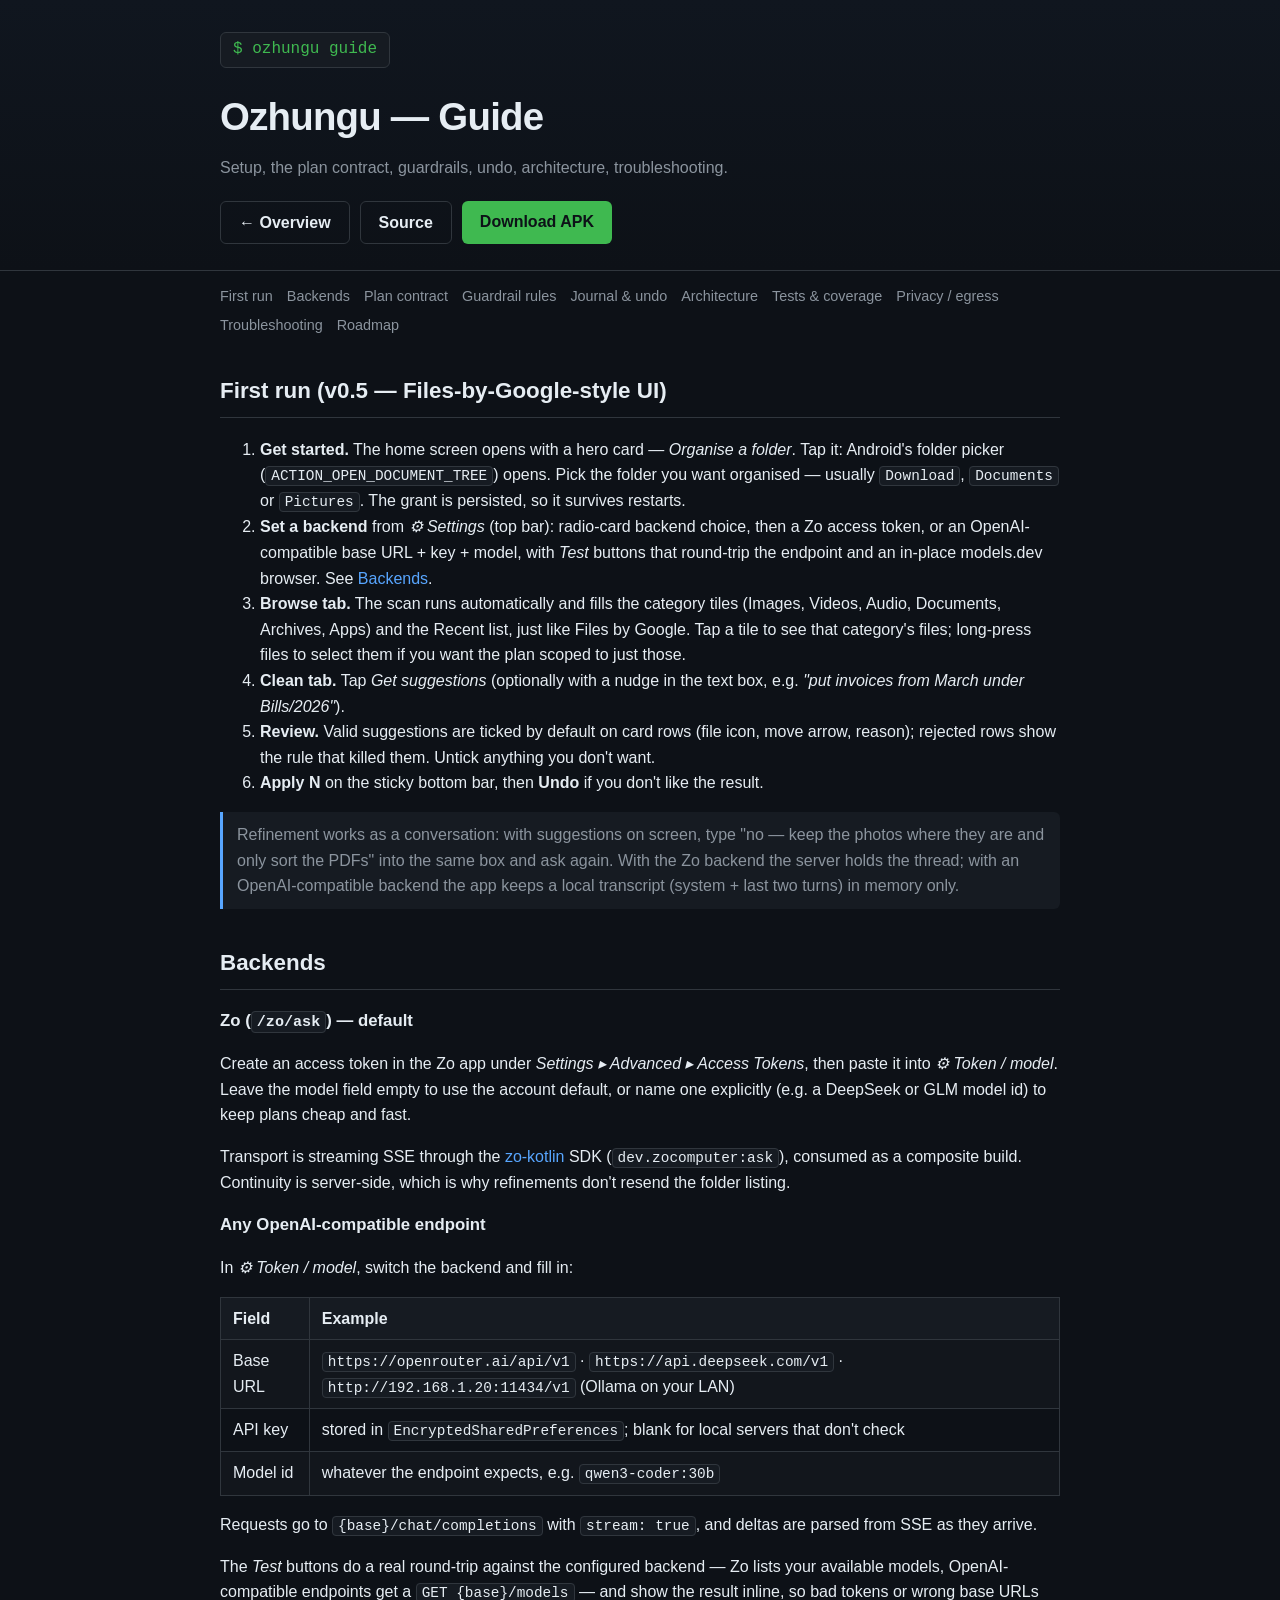
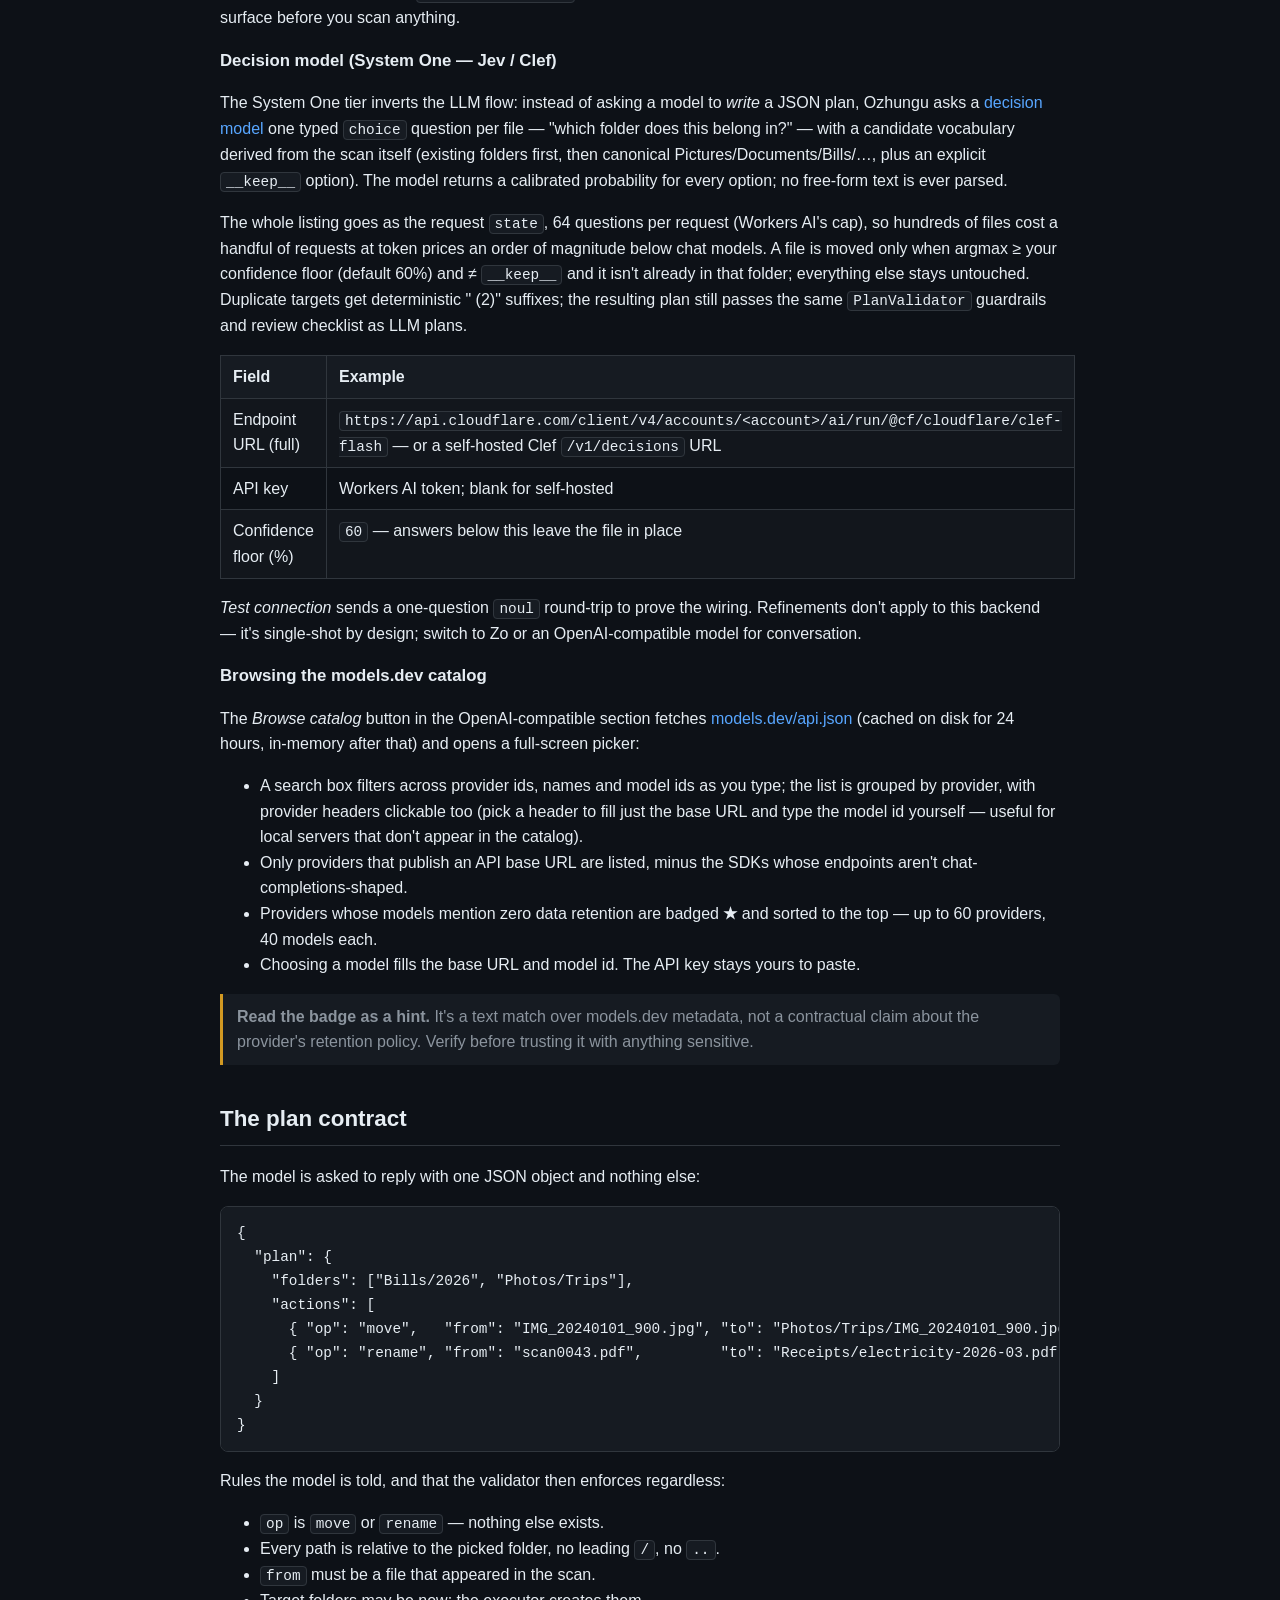
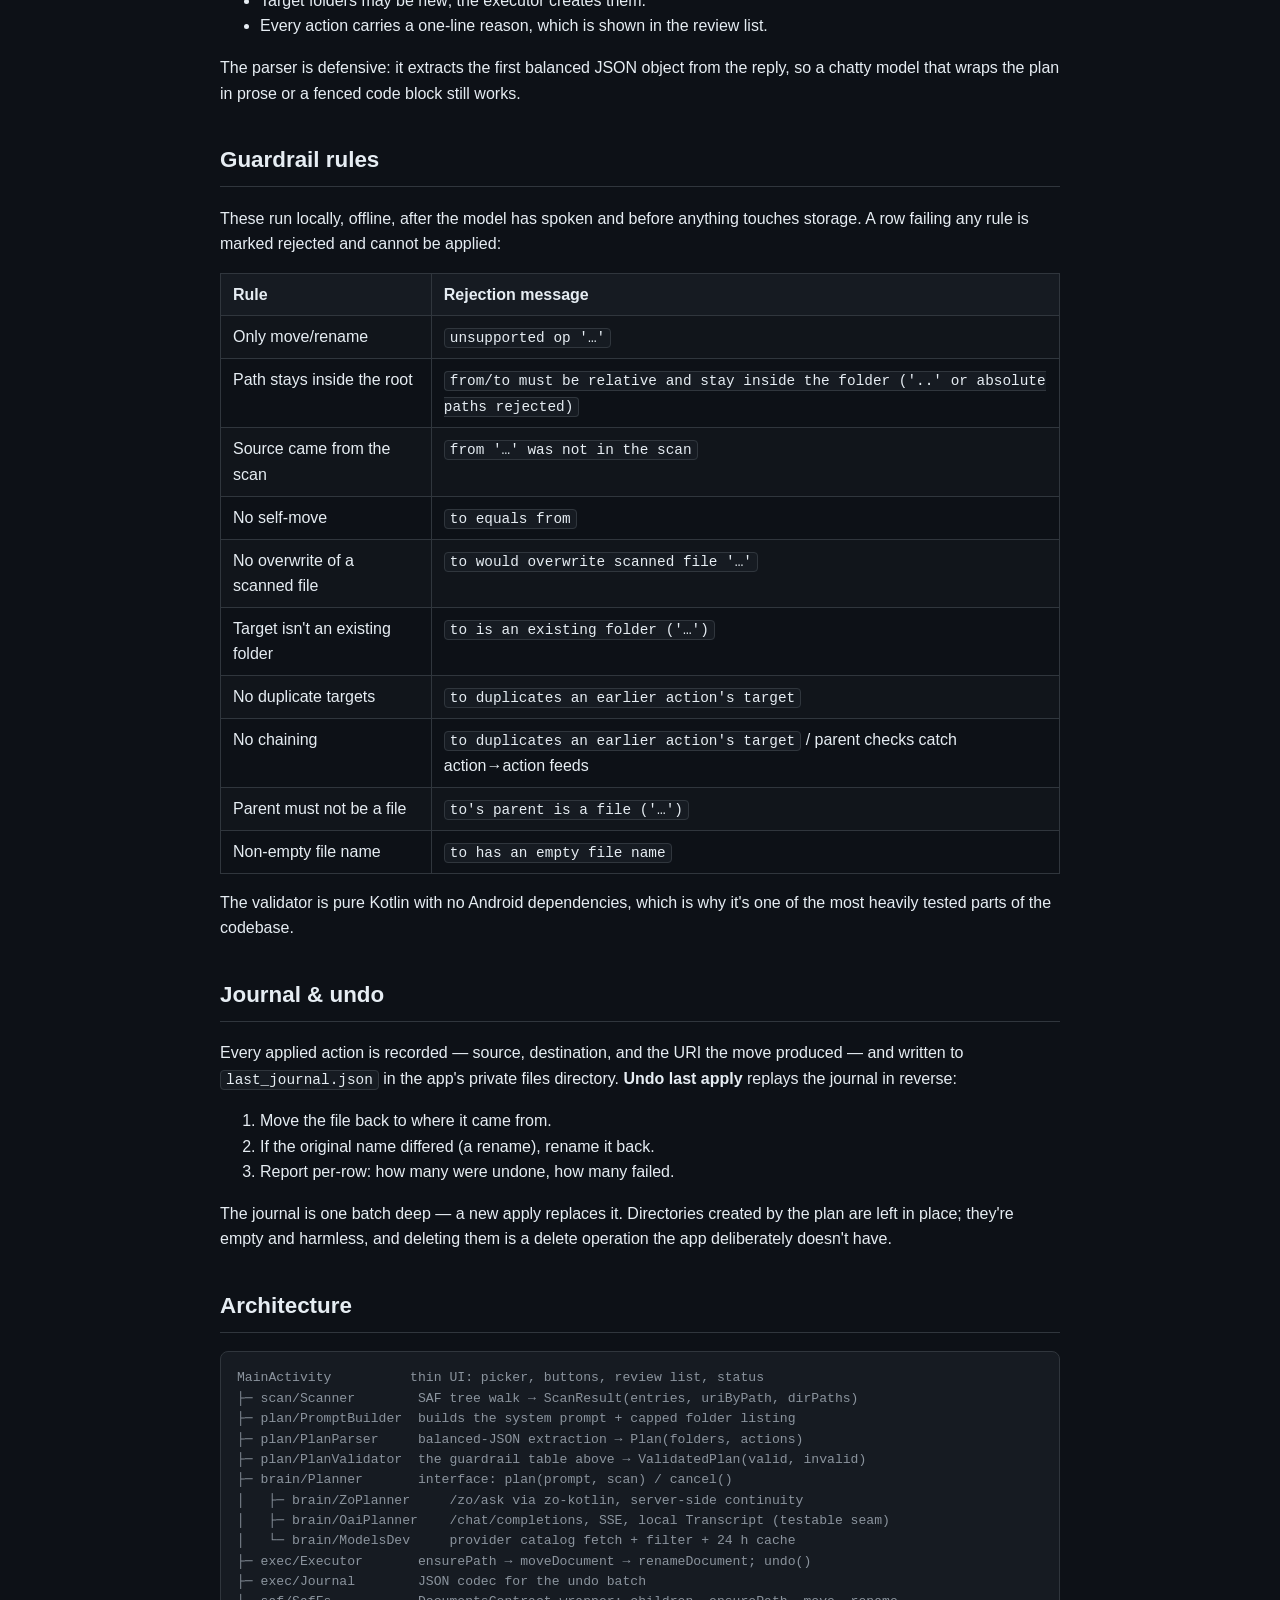
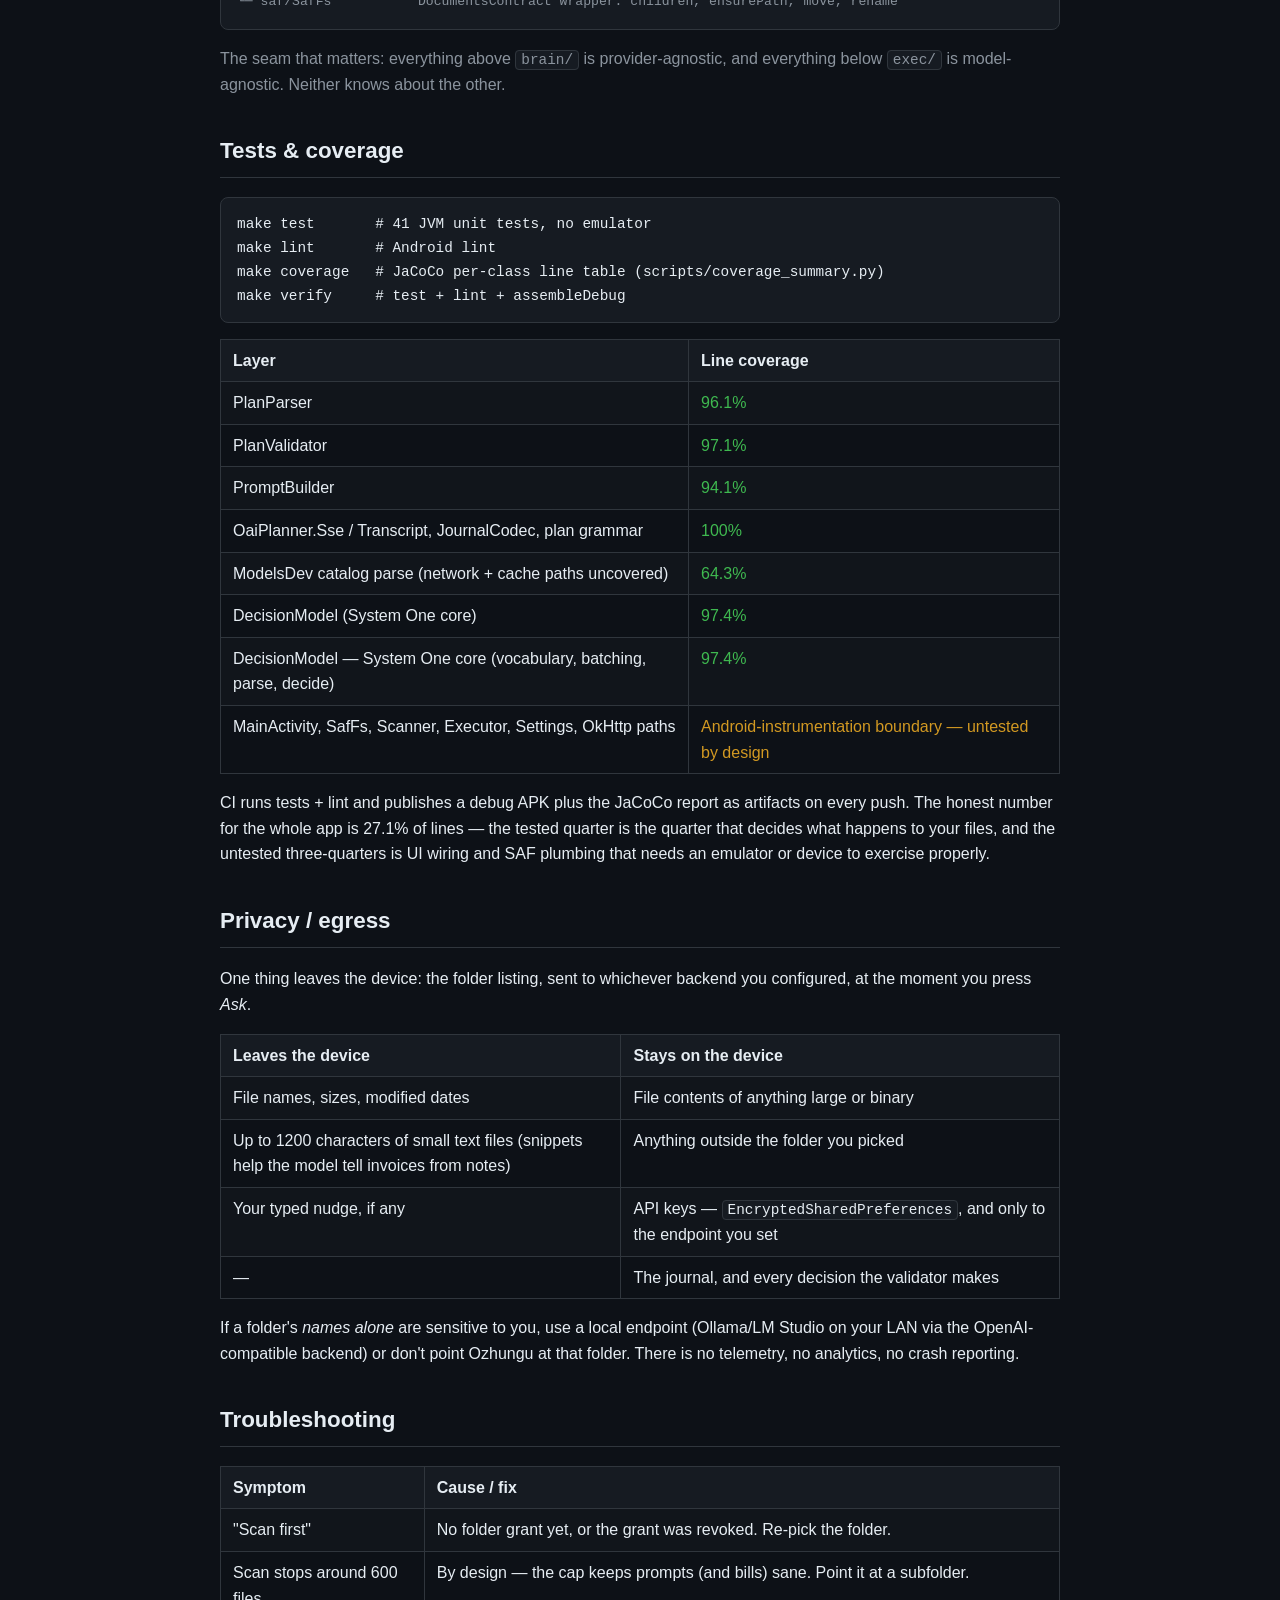
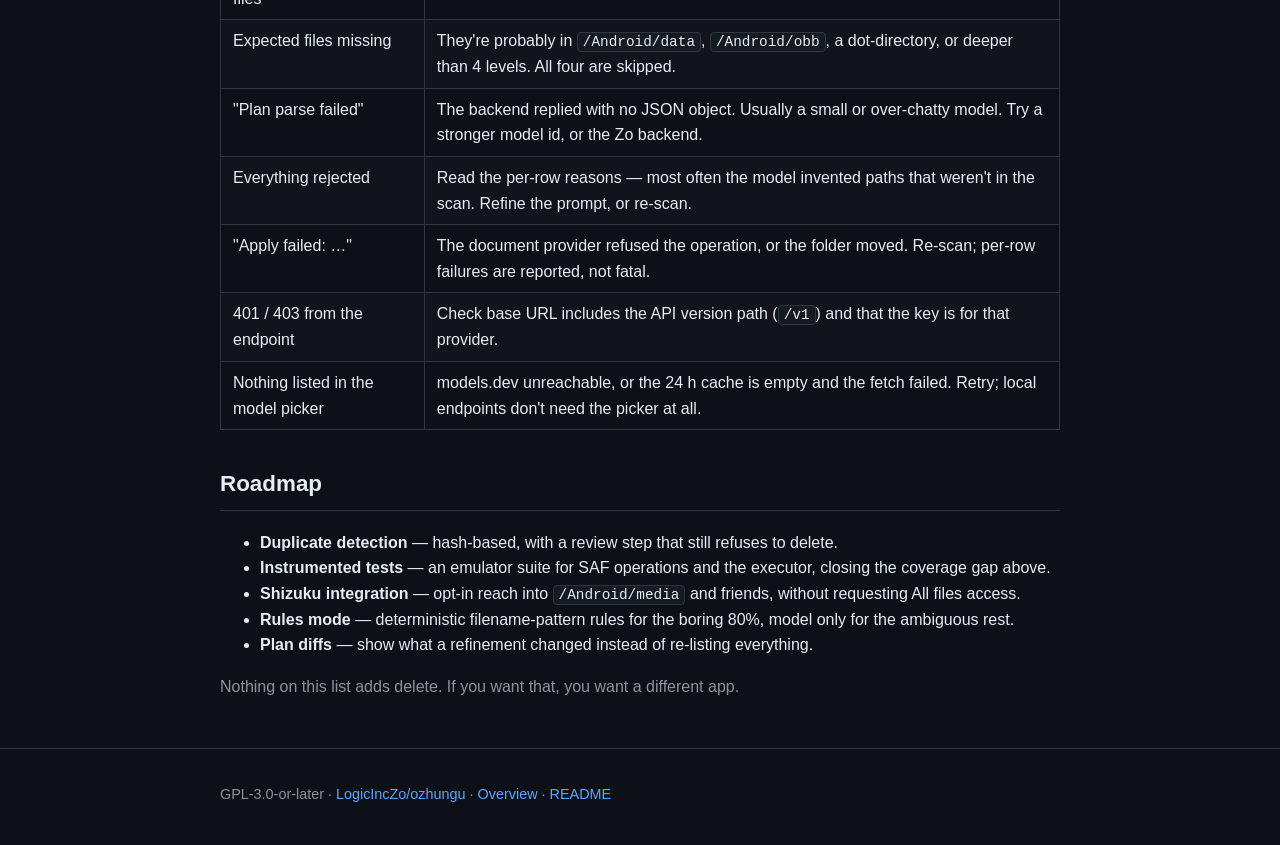
==== commit 9d9af3e4: "v0.5.0 — Files-by-Google-style UI: Browse tab (category tiles, Recent, multi-select scoping) + Clean" ====
--- a/docs/guide.html
+++ b/docs/guide.html
@@ -37,16 +37,16 @@
 <main class="wrap">
 
 <section id="firstrun">
-  <h2>First run</h2>
+  <h2>First run (v0.5 — Files-by-Google-style UI)</h2>
   <ol>
-    <li><strong>Pick folder.</strong> Android's folder picker opens (<code>ACTION_OPEN_DOCUMENT_TREE</code>). Pick the folder you want organised — usually <code>Download</code>, <code>Documents</code> or <code>Pictures</code>. The grant is persisted, so it survives restarts.</li>
-    <li><strong>Set a backend</strong> in the full-screen <em>⚙ Settings</em> screen (it opens automatically on first run): radio-card backend choice, then a Zo access token, or an OpenAI-compatible base URL + key + model, with <em>Test</em> buttons that round-trip the endpoint and an in-place models.dev browser. See <a href="#backends">Backends</a>.</li>
-    <li><strong>Scan.</strong> The scan walks up to 4 levels deep and stops at 600 files. Progress shows in the status line; unreadable directories are counted, not fatal.</li>
-    <li><strong>Ask Zo for a plan</strong> — optionally with a nudge in the text box, e.g. <em>"put invoices from March under Bills/2026"</em>.</li>
-    <li><strong>Review.</strong> Valid rows are ticked by default; rejected rows are shown with the rule that killed them. Untick anything you don't want.</li>
-    <li><strong>Apply checked</strong>, then <strong>Undo last apply</strong> if you don't like the result.</li>
+    <li><strong>Get started.</strong> The home screen opens with a hero card — <em>Organise a folder</em>. Tap it: Android's folder picker (<code>ACTION_OPEN_DOCUMENT_TREE</code>) opens. Pick the folder you want organised — usually <code>Download</code>, <code>Documents</code> or <code>Pictures</code>. The grant is persisted, so it survives restarts.</li>
+    <li><strong>Set a backend</strong> from <em>⚙ Settings</em> (top bar): radio-card backend choice, then a Zo access token, or an OpenAI-compatible base URL + key + model, with <em>Test</em> buttons that round-trip the endpoint and an in-place models.dev browser. See <a href="#backends">Backends</a>.</li>
+    <li><strong>Browse tab.</strong> The scan runs automatically and fills the category tiles (Images, Videos, Audio, Documents, Archives, Apps) and the Recent list, just like Files by Google. Tap a tile to see that category's files; long-press files to select them if you want the plan scoped to just those.</li>
+    <li><strong>Clean tab.</strong> Tap <em>Get suggestions</em> (optionally with a nudge in the text box, e.g. <em>"put invoices from March under Bills/2026"</em>).</li>
+    <li><strong>Review.</strong> Valid suggestions are ticked by default on card rows (file icon, move arrow, reason); rejected rows show the rule that killed them. Untick anything you don't want.</li>
+    <li><strong>Apply N</strong> on the sticky bottom bar, then <strong>Undo</strong> if you don't like the result.</li>
   </ol>
-  <div class="note">Refinement works as a conversation: with a plan on screen, type "no — keep the photos where they are and only sort the PDFs" into the same box and ask again. With the Zo backend the server holds the thread; with an OpenAI-compatible backend the app keeps a local transcript (system + last two turns) in memory only.</div>
+  <div class="note">Refinement works as a conversation: with suggestions on screen, type "no — keep the photos where they are and only sort the PDFs" into the same box and ask again. With the Zo backend the server holds the thread; with an OpenAI-compatible backend the app keeps a local transcript (system + last two turns) in memory only.</div>
 </section>
 
 <section id="backends">
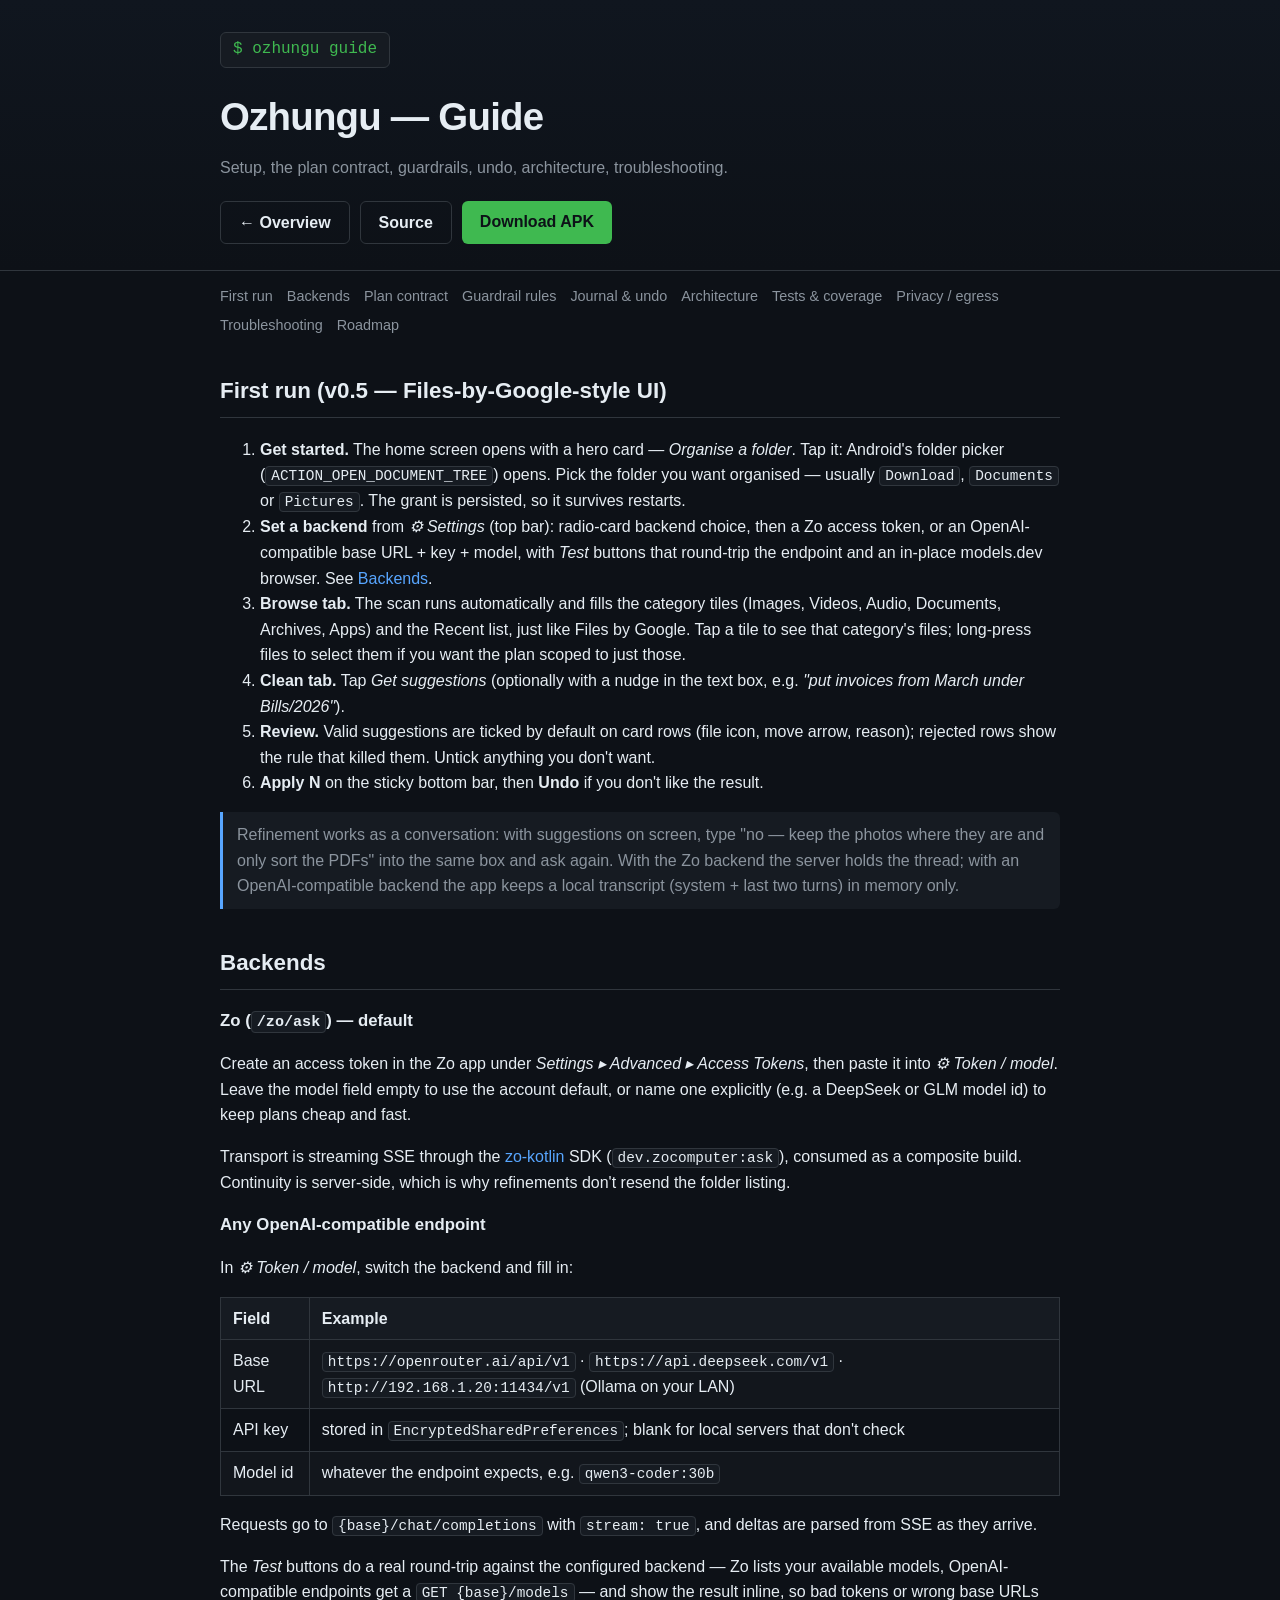
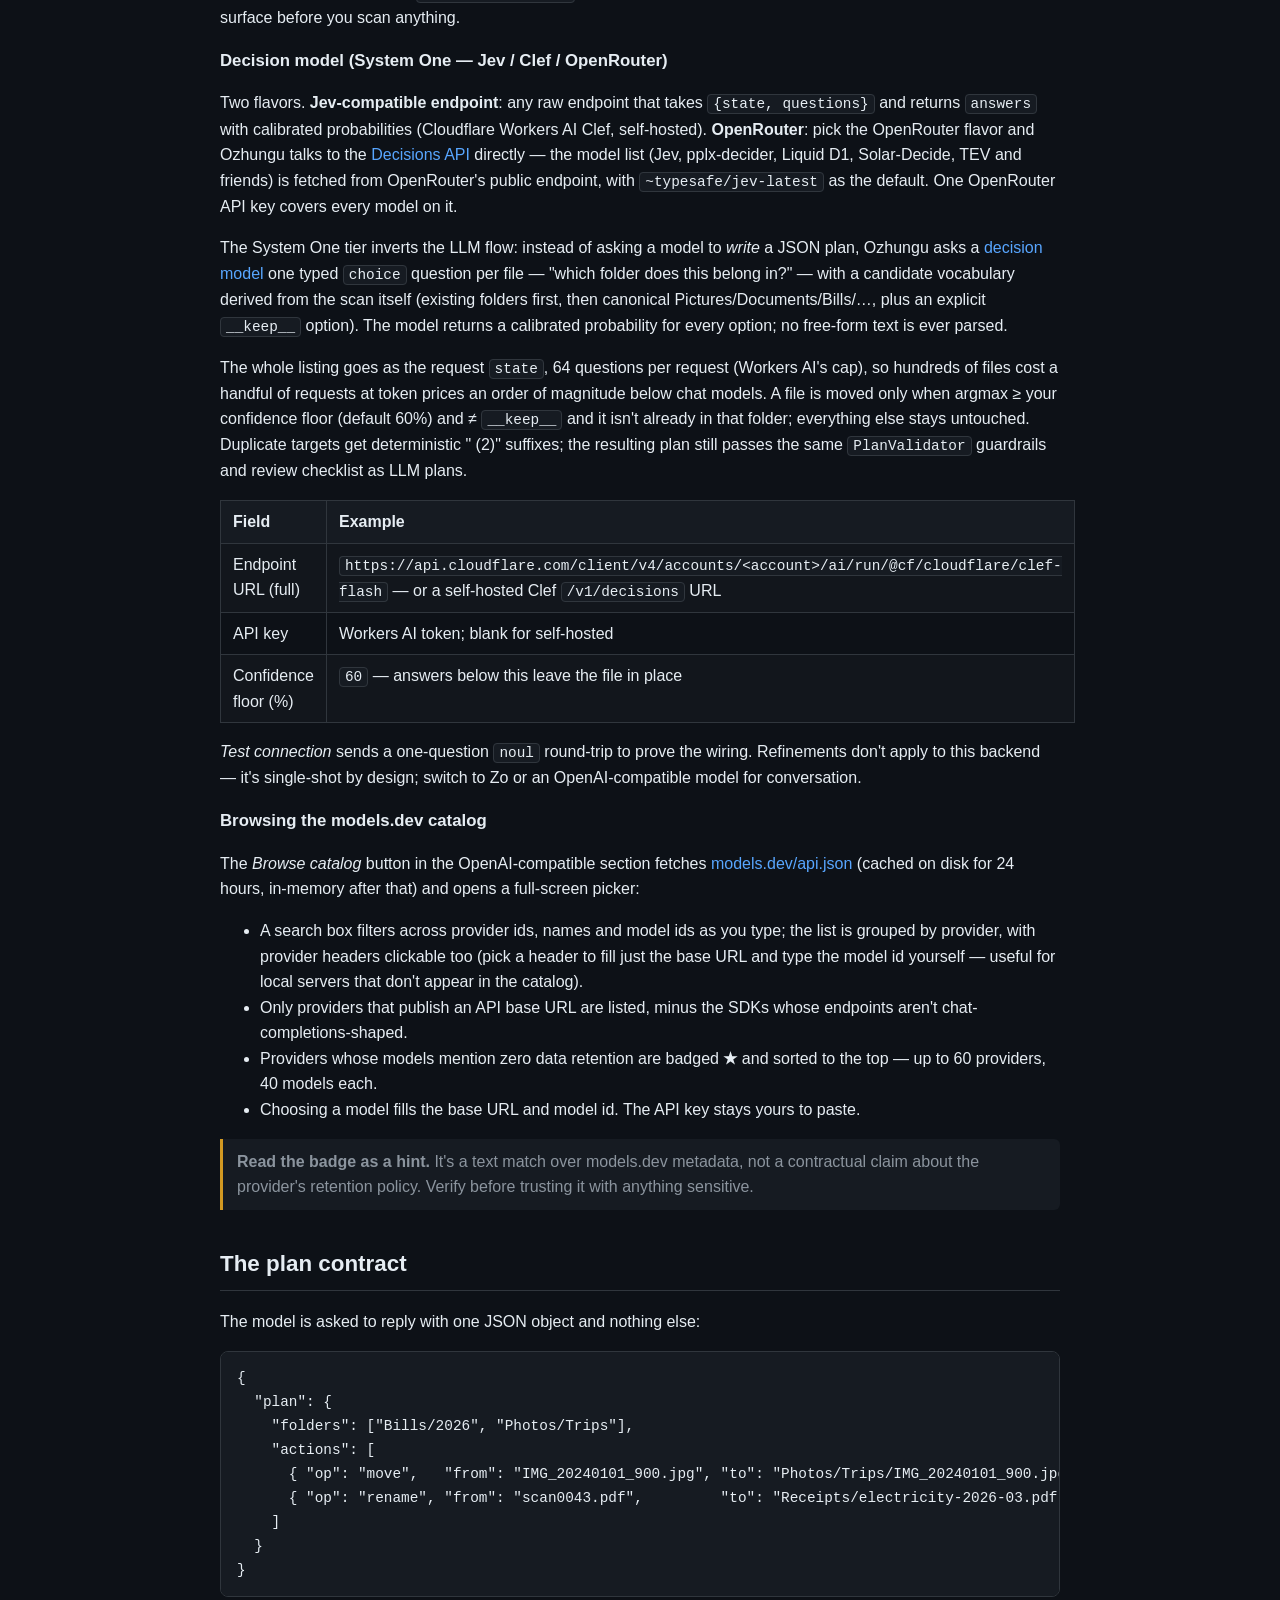
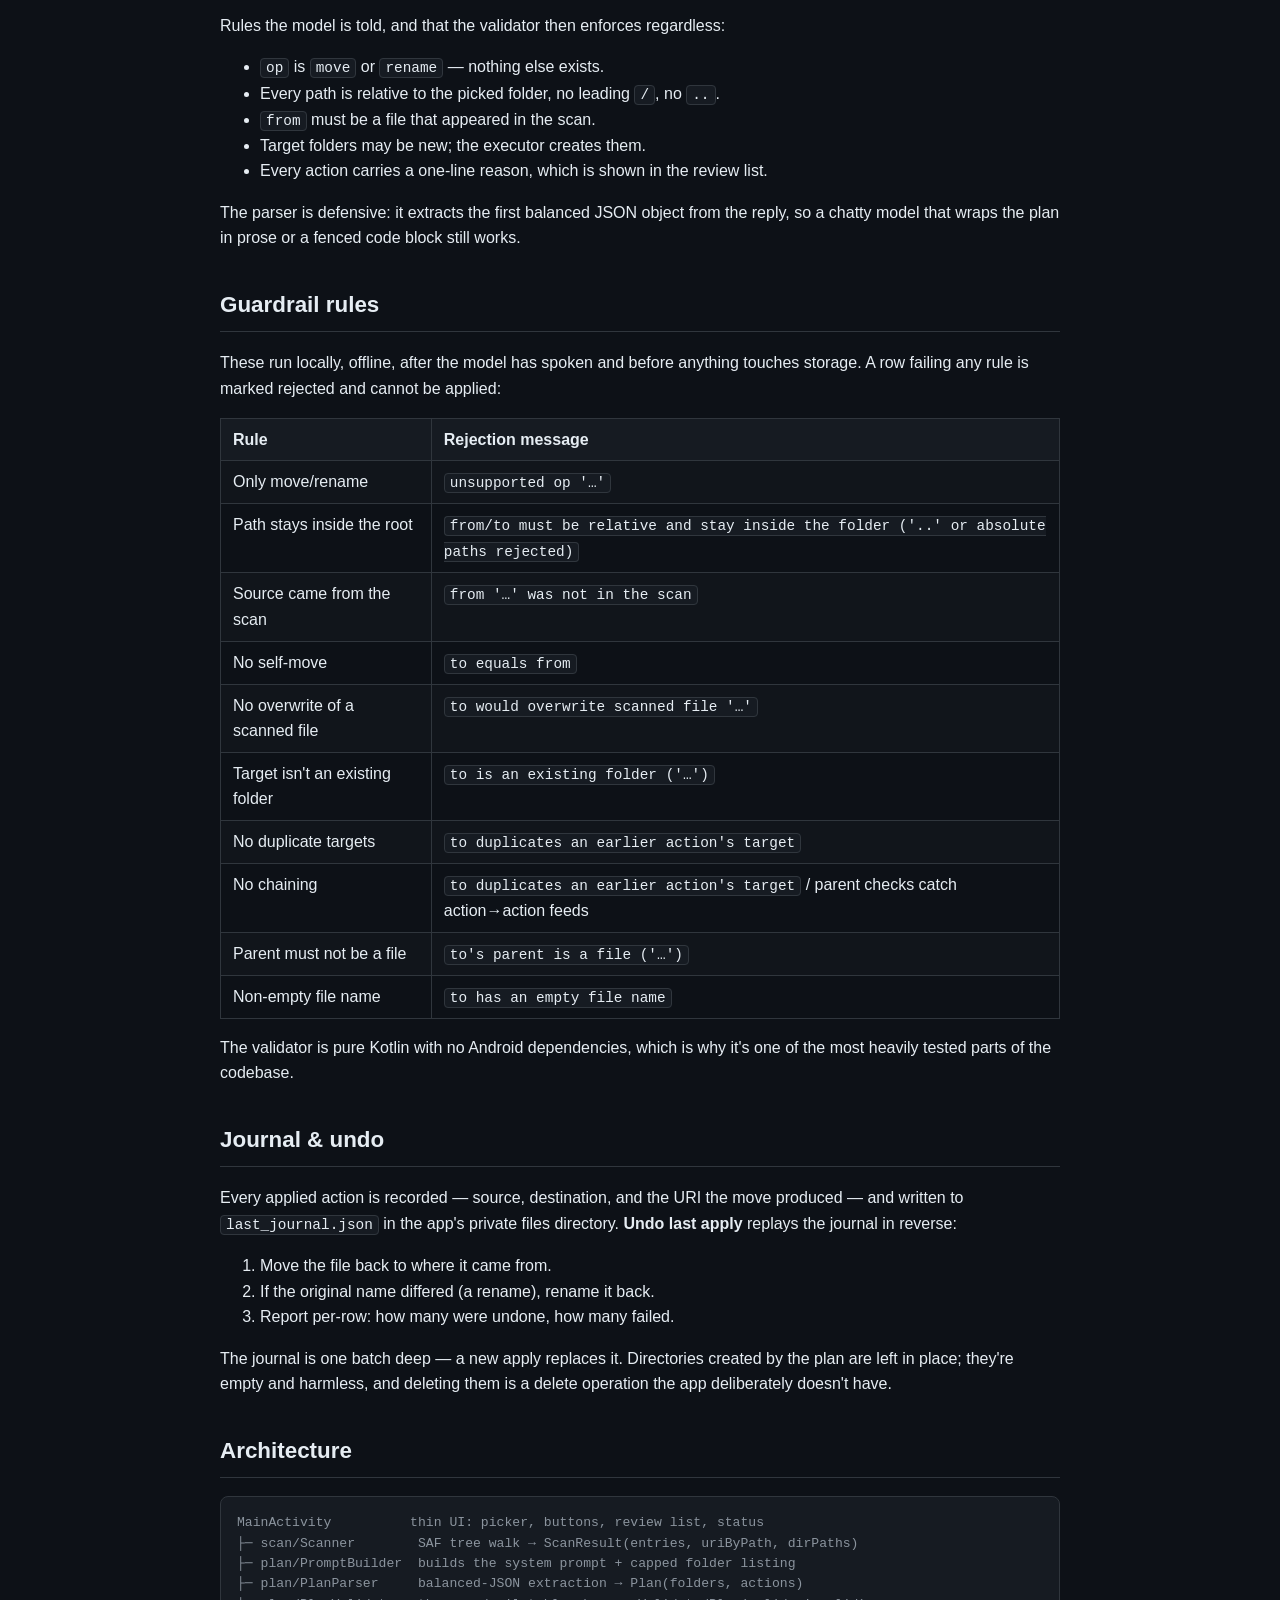
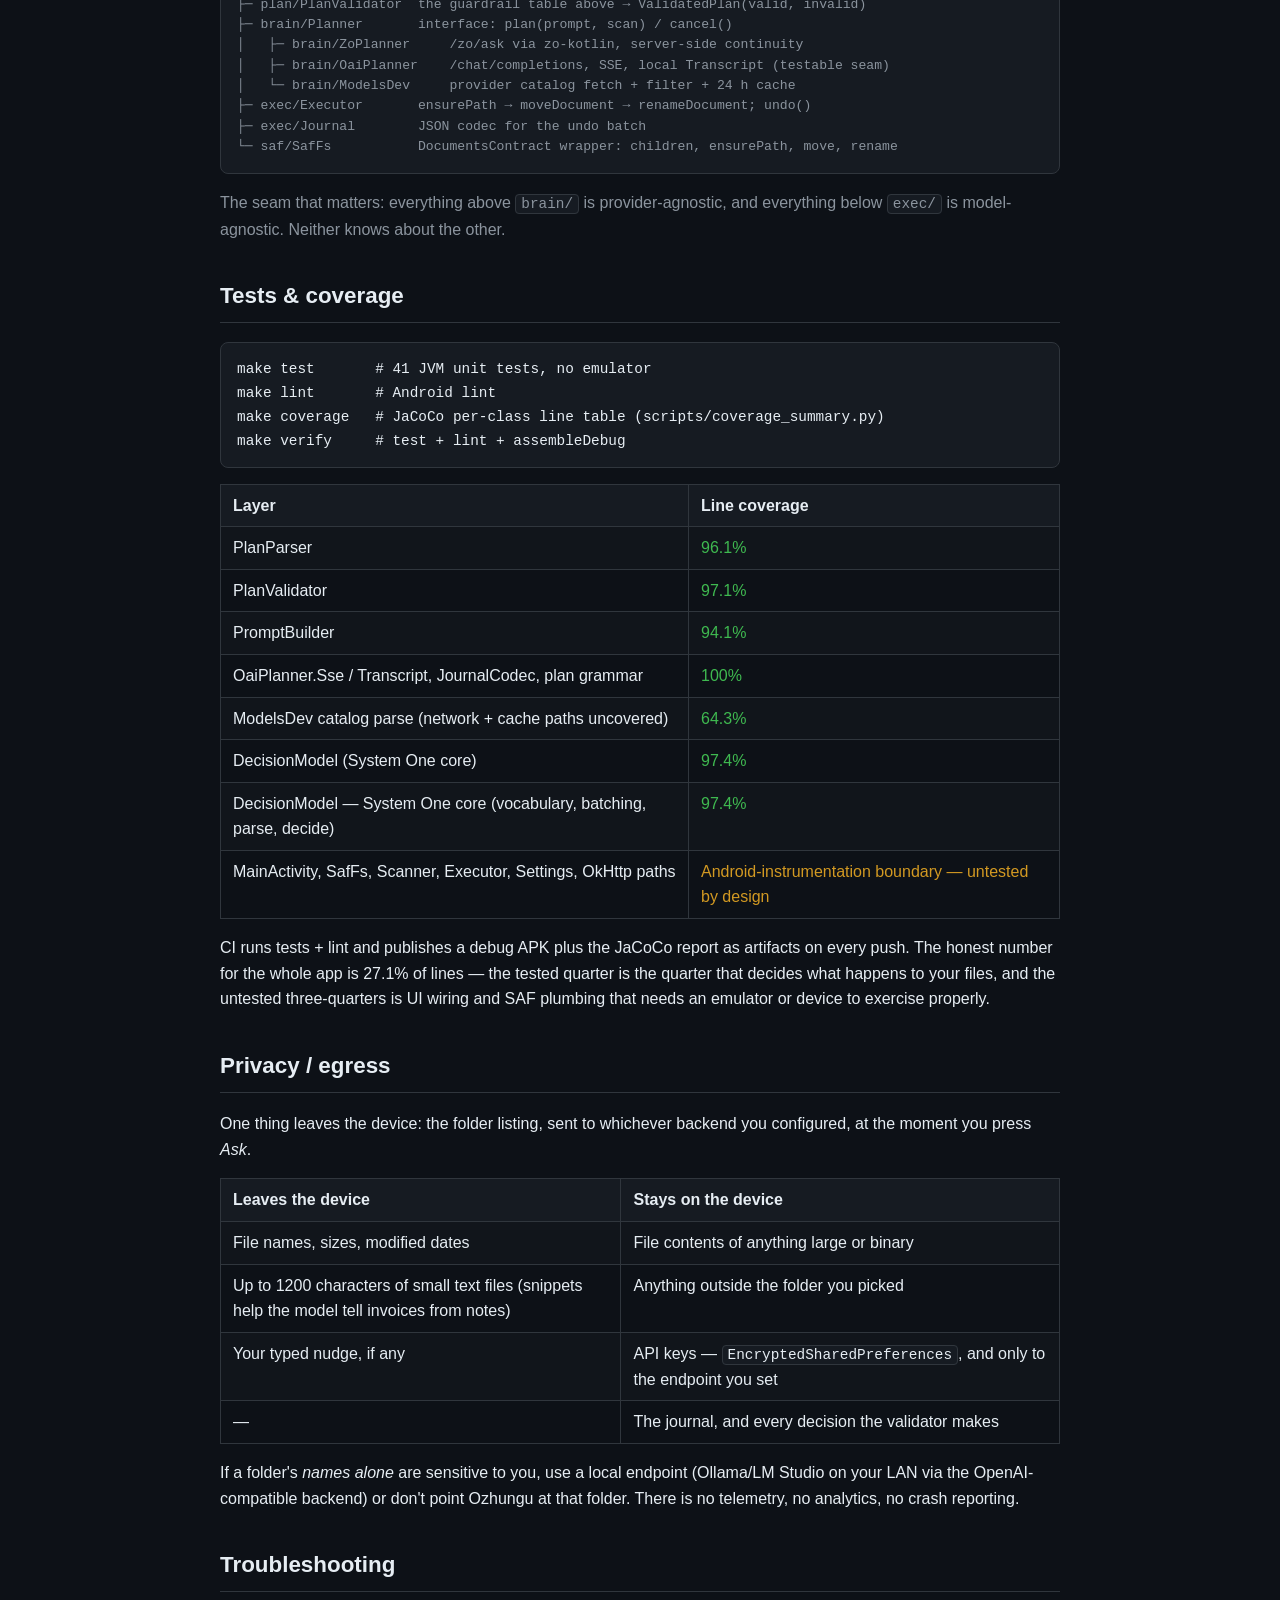
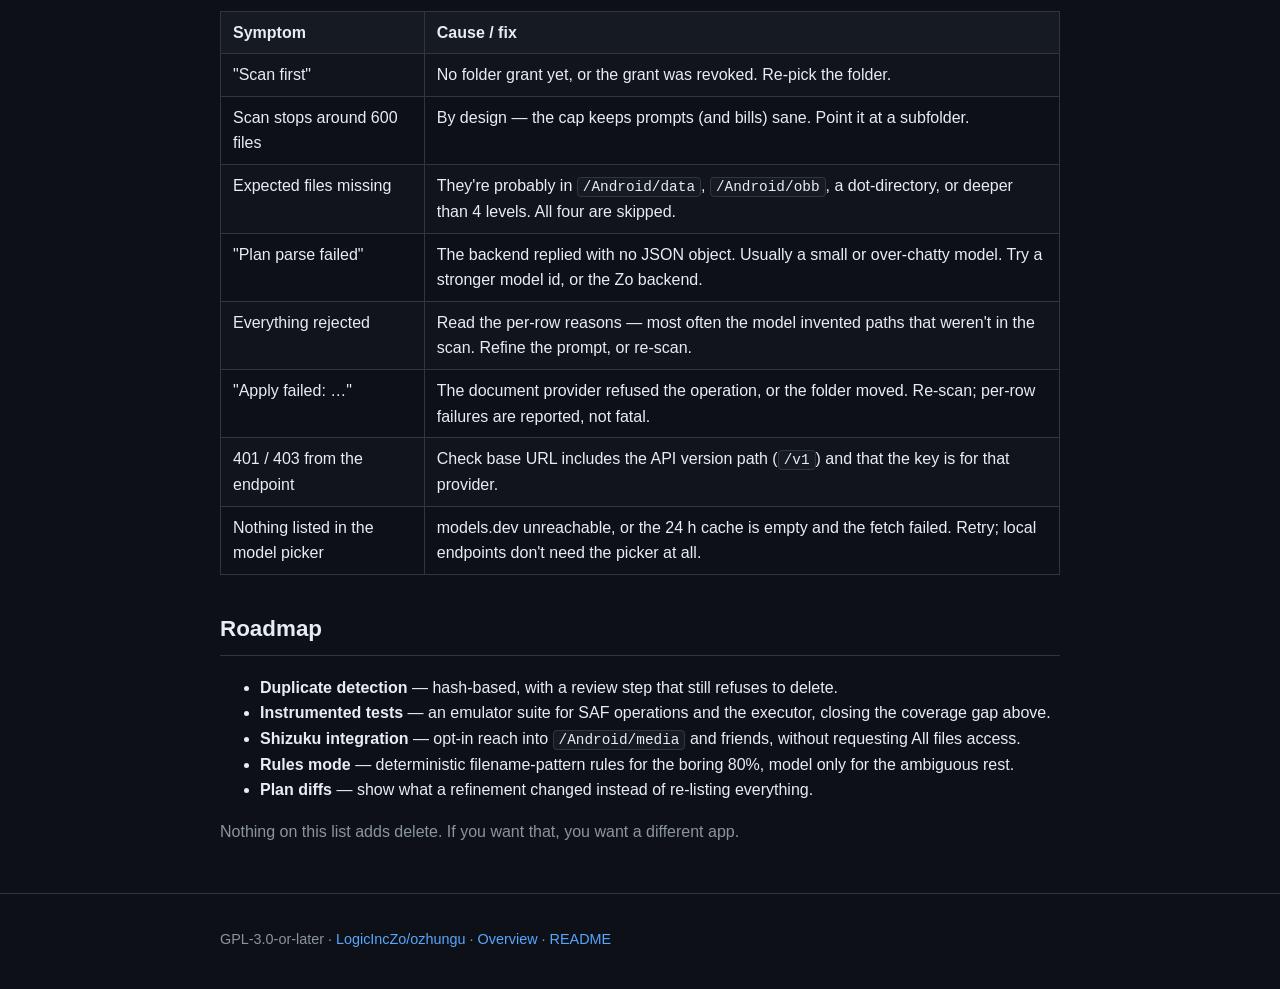
==== commit d72282ff: "docs: v0.6.0 — OpenRouter System One flavor, folder browser, move-into picker" ====
--- a/docs/guide.html
+++ b/docs/guide.html
@@ -70,7 +70,16 @@
 
   <p>The <em>Test</em> buttons do a real round-trip against the configured backend — Zo lists your available models, OpenAI-compatible endpoints get a <code>GET {base}/models</code> — and show the result inline, so bad tokens or wrong base URLs surface before you scan anything.</p>
 
-  <h3>Decision model (System One — Jev / Clef)</h3>
+  <h3>Decision model (System One — Jev / Clef / OpenRouter)</h3>
+  <p>Two flavors. <strong>Jev-compatible endpoint</strong>: any raw endpoint that takes
+  <code>{state, questions}</code> and returns <code>answers</code> with calibrated
+  probabilities (Cloudflare Workers AI Clef, self-hosted). <strong>OpenRouter</strong>: pick
+  the OpenRouter flavor and Ozhungu talks to the
+  <a href="https://openrouter.ai/docs/guides/community/jev">Decisions API</a> directly —
+  the model list (Jev, pplx-decider, Liquid D1, Solar-Decide, TEV and friends) is fetched
+  from OpenRouter's public endpoint, with <code>~typesafe/jev-latest</code> as the default.
+  One OpenRouter API key covers every model on it.</p>
+  <h3 style="display:none">old</h3>
   <p>The System One tier inverts the LLM flow: instead of asking a model to <em>write</em> a JSON plan, Ozhungu asks a <a href="https://developers.cloudflare.com/workers-ai/models/clef/">decision model</a> one typed <code>choice</code> question per file — "which folder does this belong in?" — with a candidate vocabulary derived from the scan itself (existing folders first, then canonical Pictures/Documents/Bills/…, plus an explicit <code>__keep__</code> option). The model returns a calibrated probability for every option; no free-form text is ever parsed.</p>
   <p>The whole listing goes as the request <code>state</code>, 64 questions per request (Workers AI's cap), so hundreds of files cost a handful of requests at token prices an order of magnitude below chat models. A file is moved only when argmax ≥ your confidence floor (default 60%) and ≠ <code>__keep__</code> and it isn't already in that folder; everything else stays untouched. Duplicate targets get deterministic " (2)" suffixes; the resulting plan still passes the same <code>PlanValidator</code> guardrails and review checklist as LLM plans.</p>
   <table>
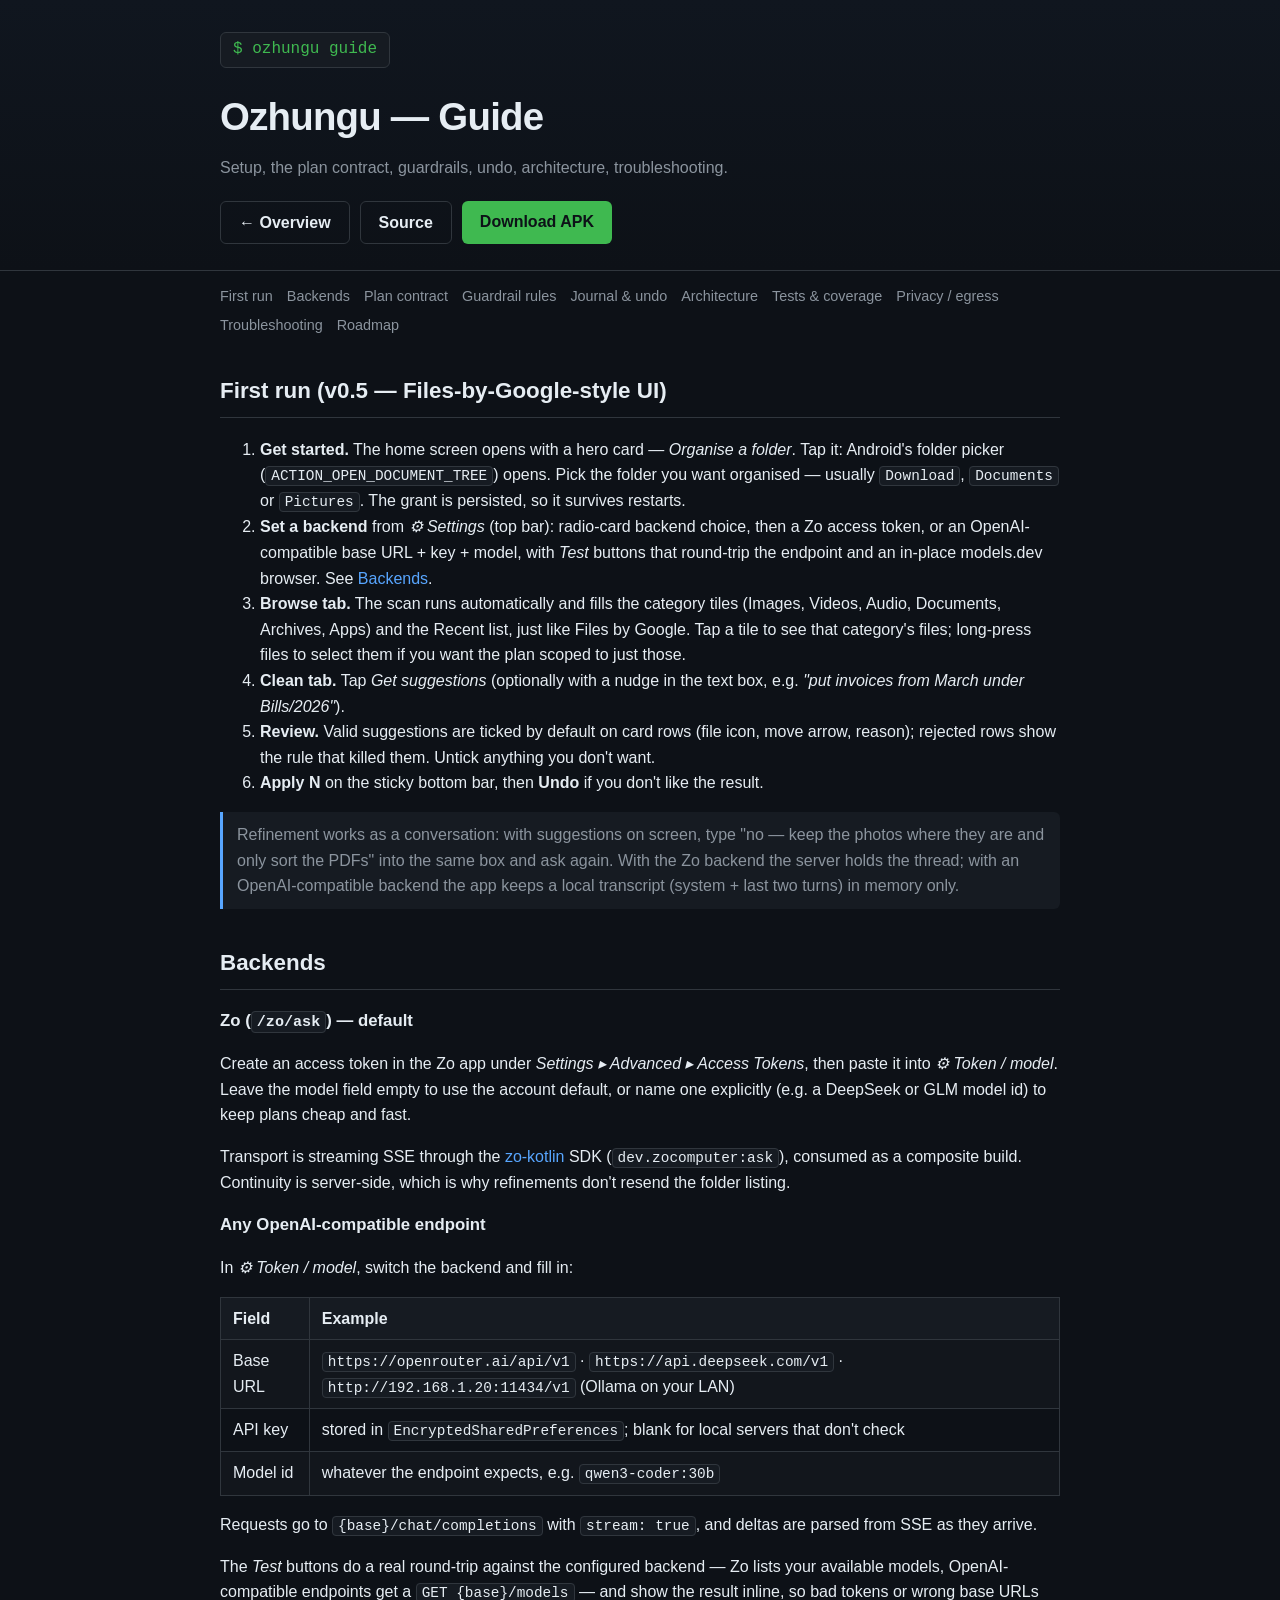
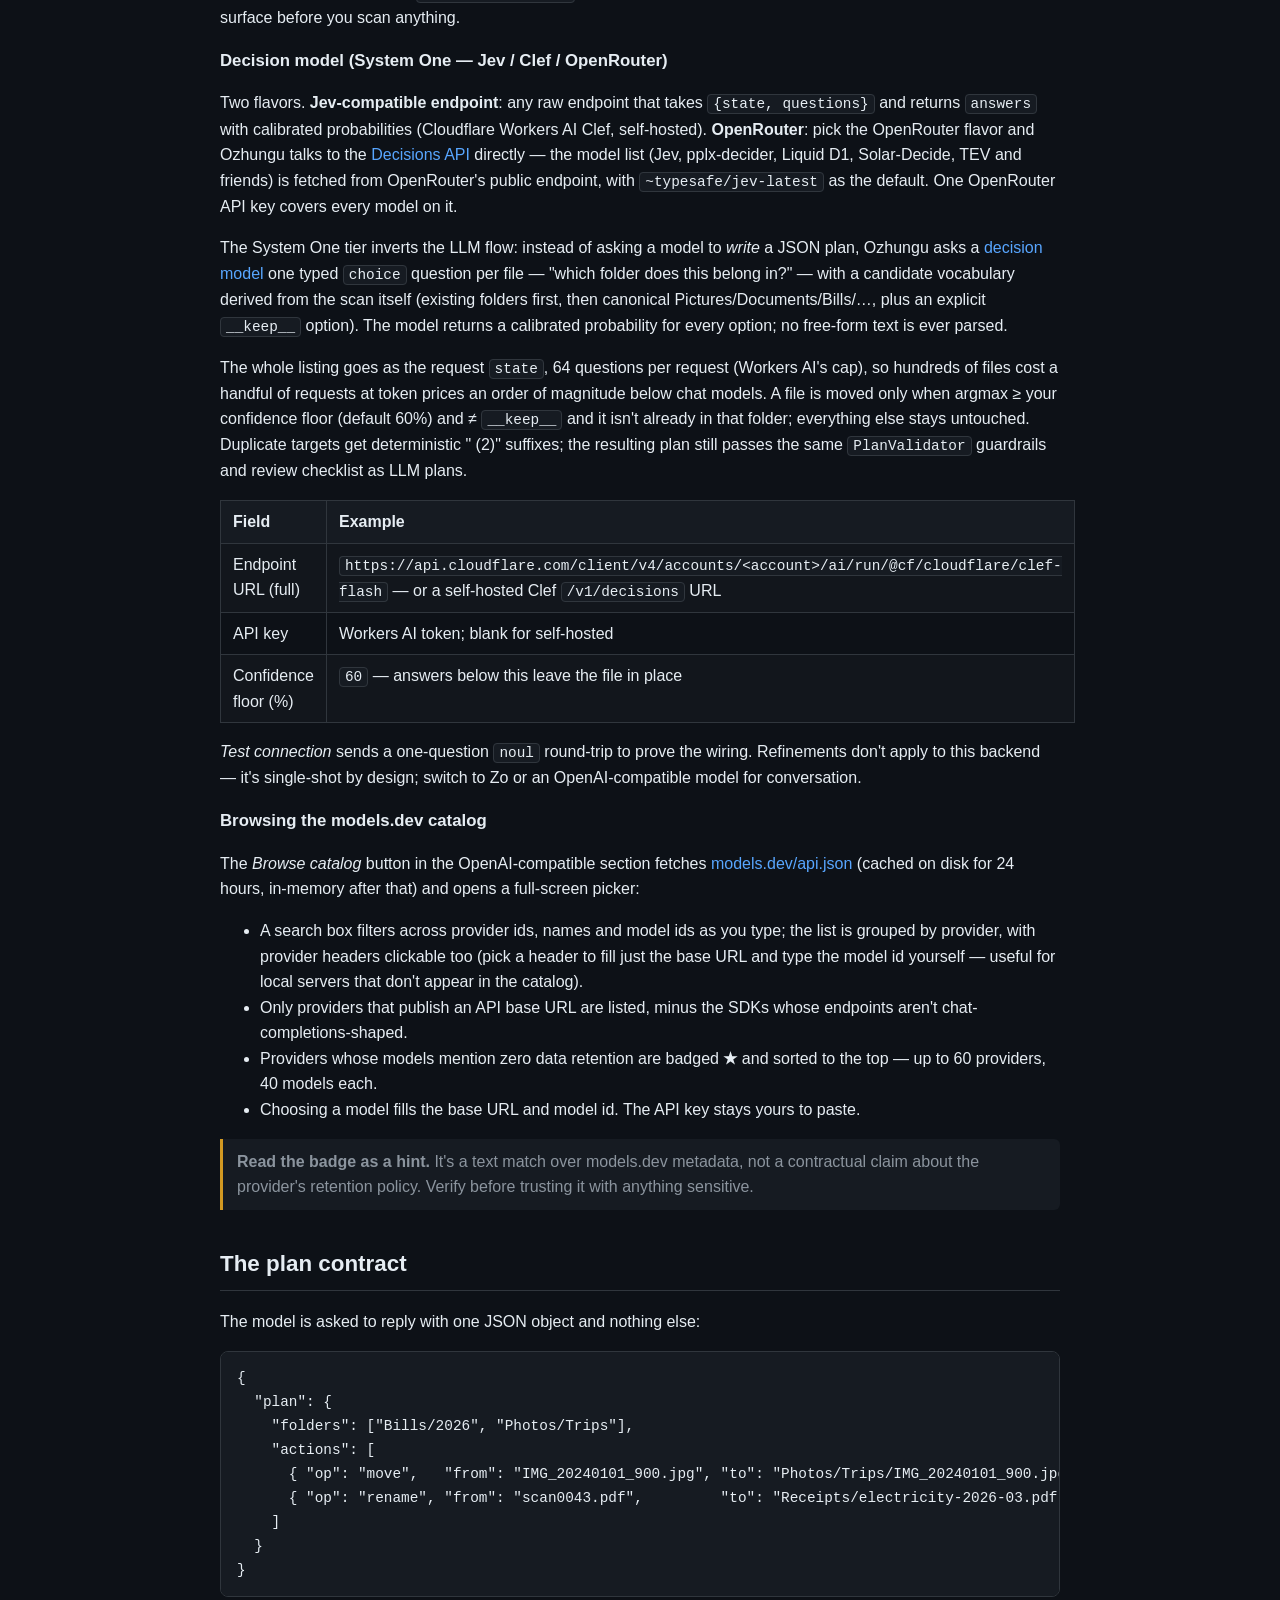
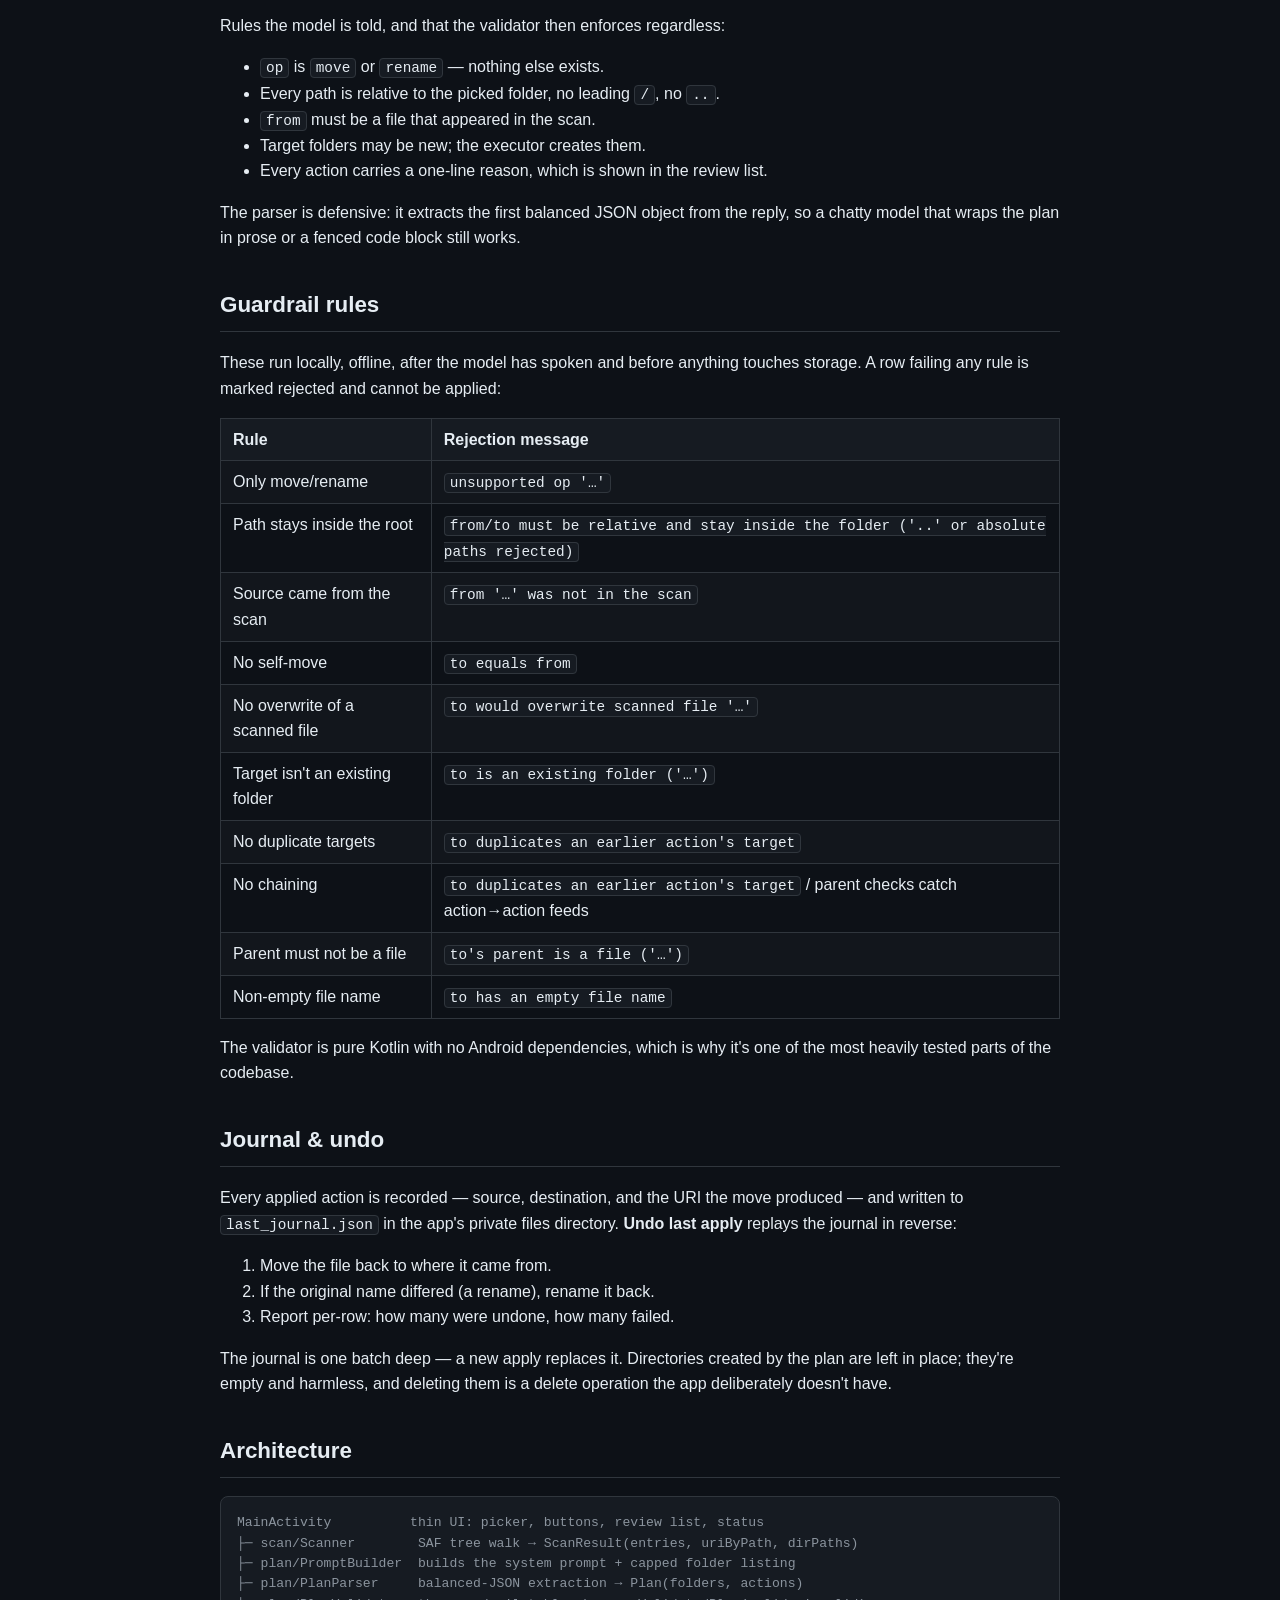
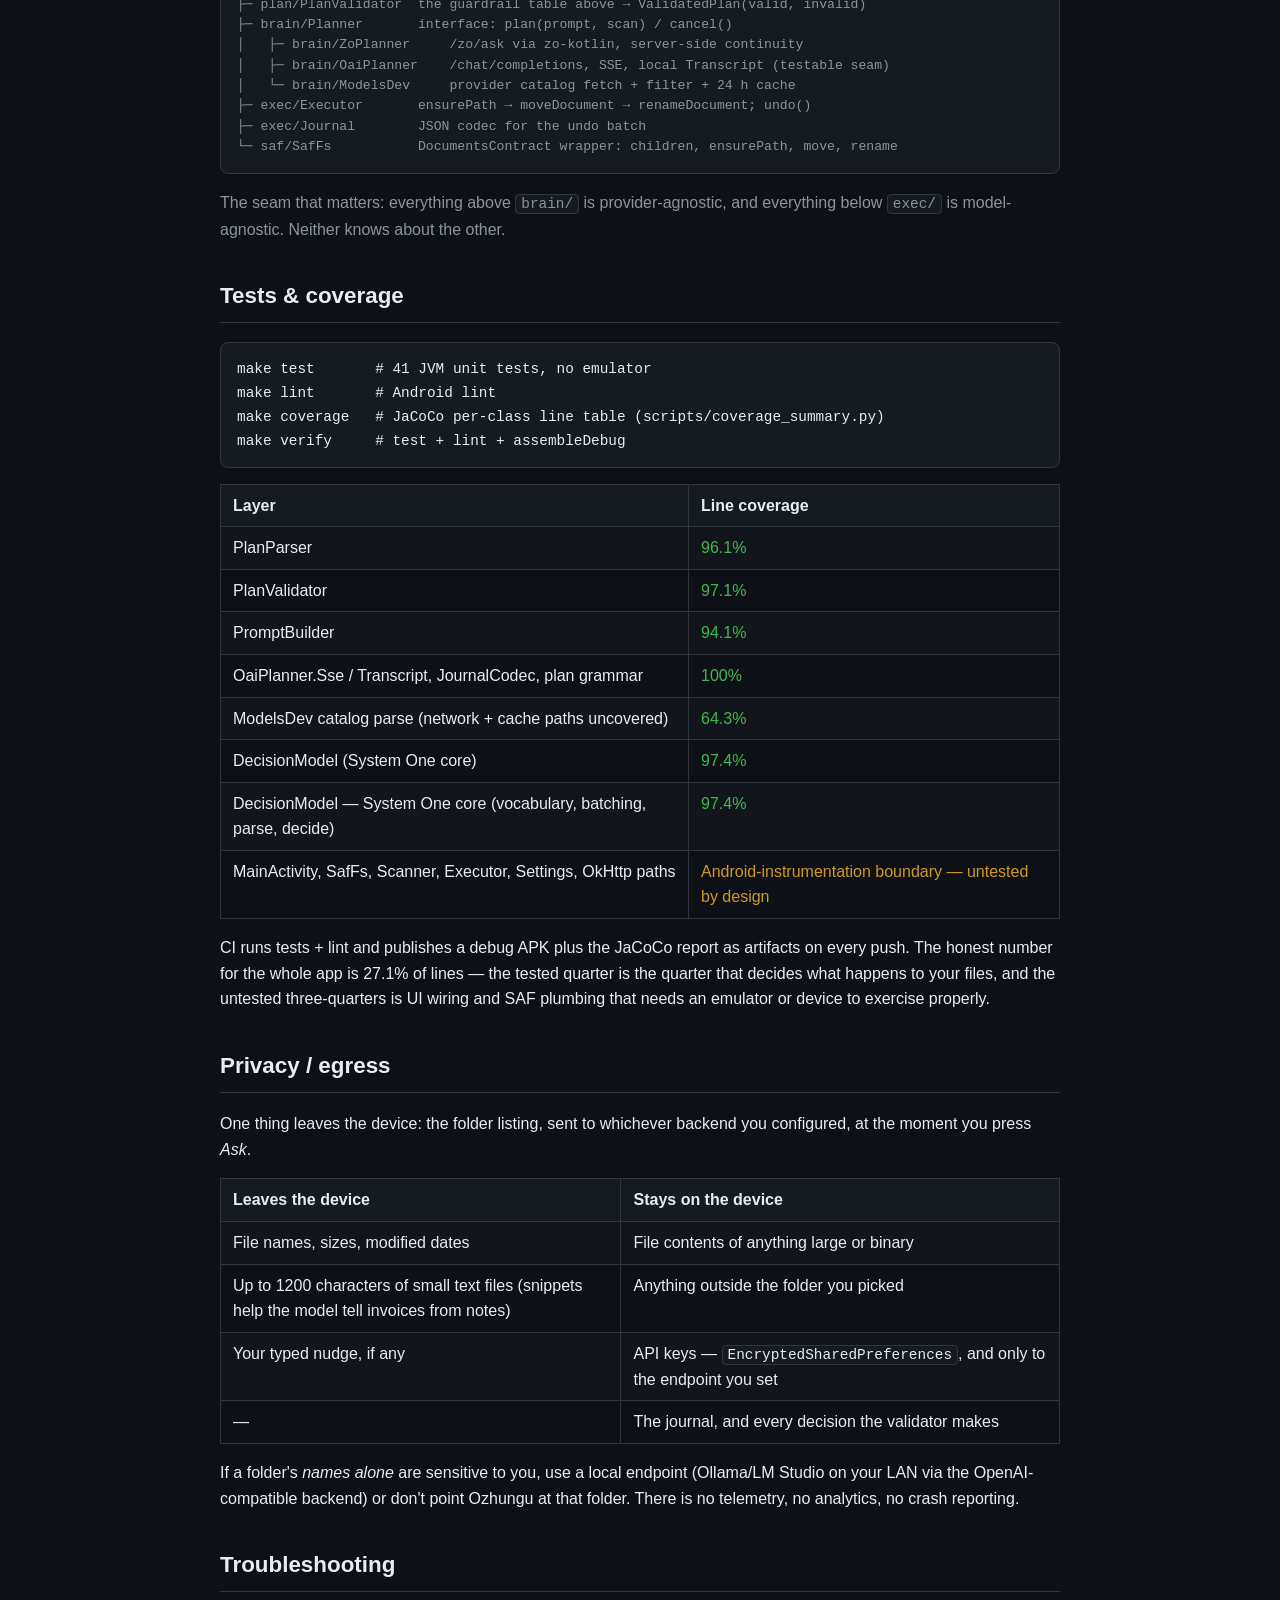
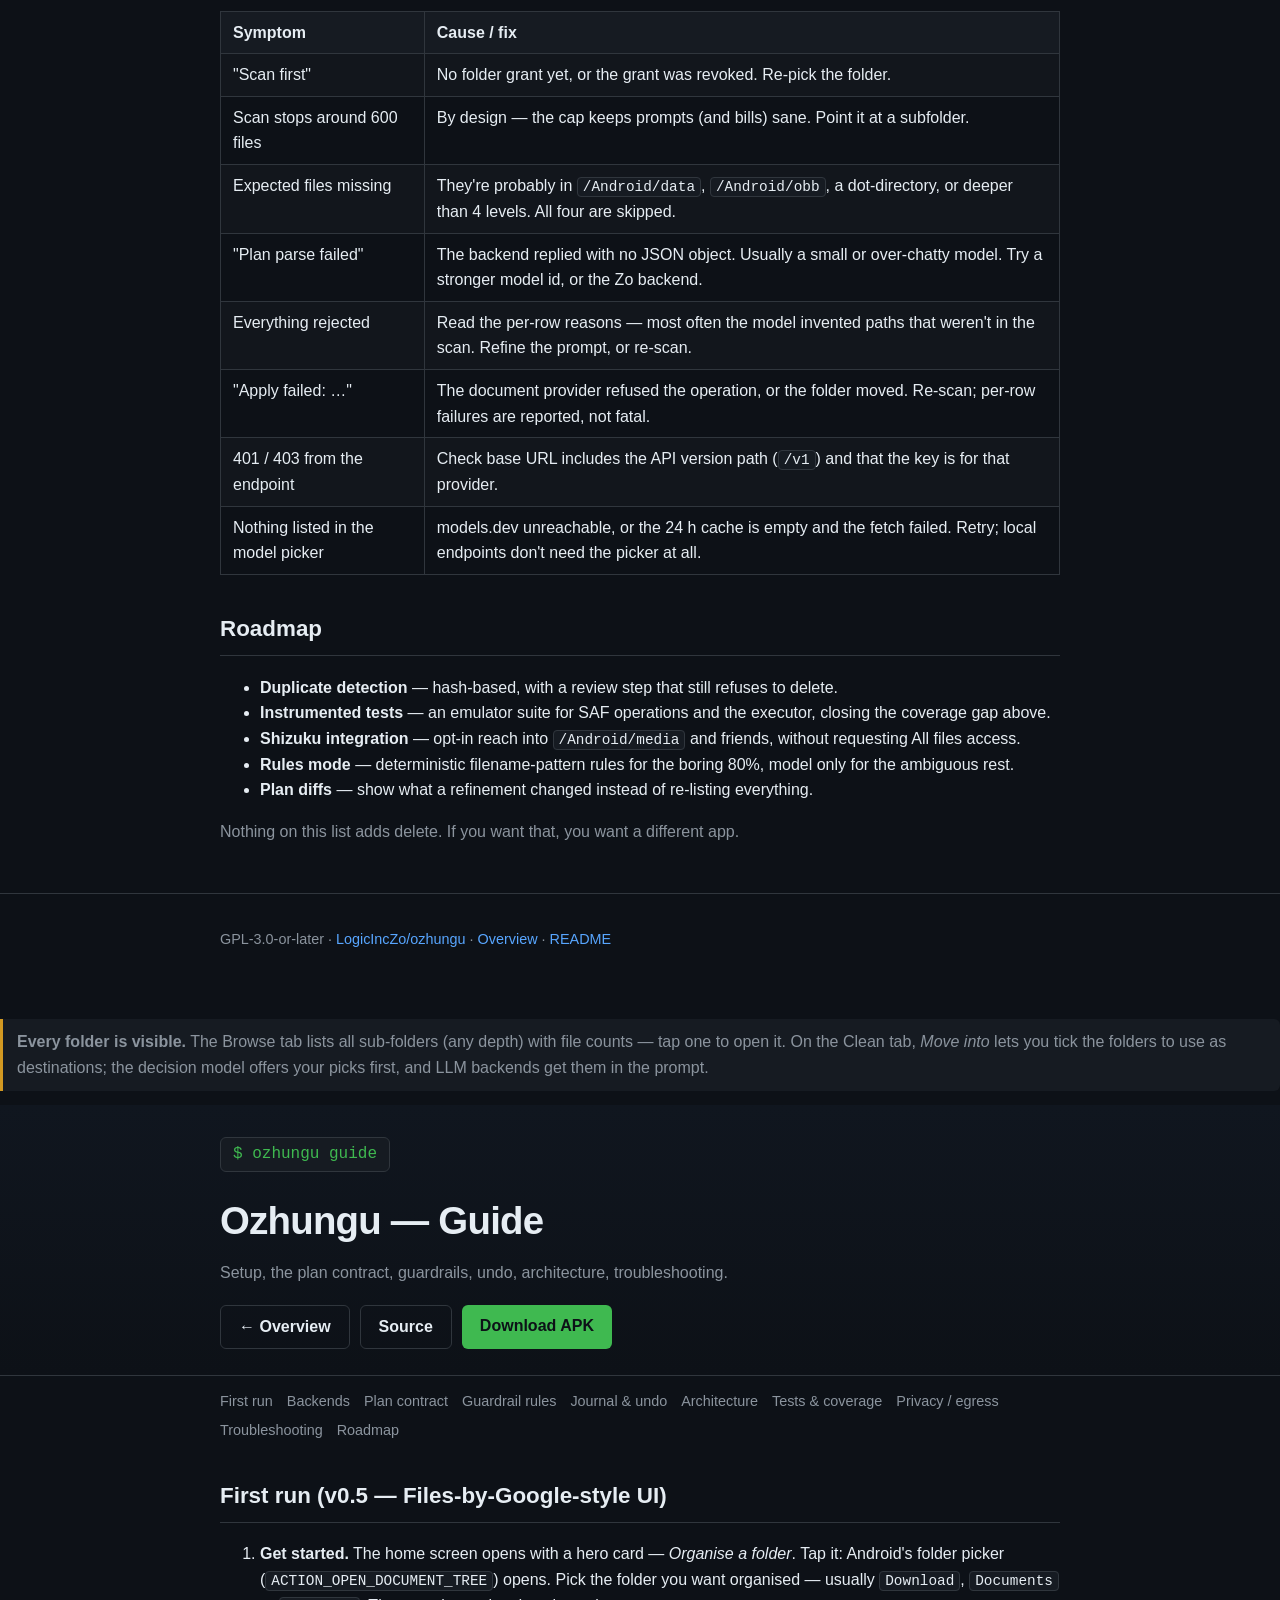
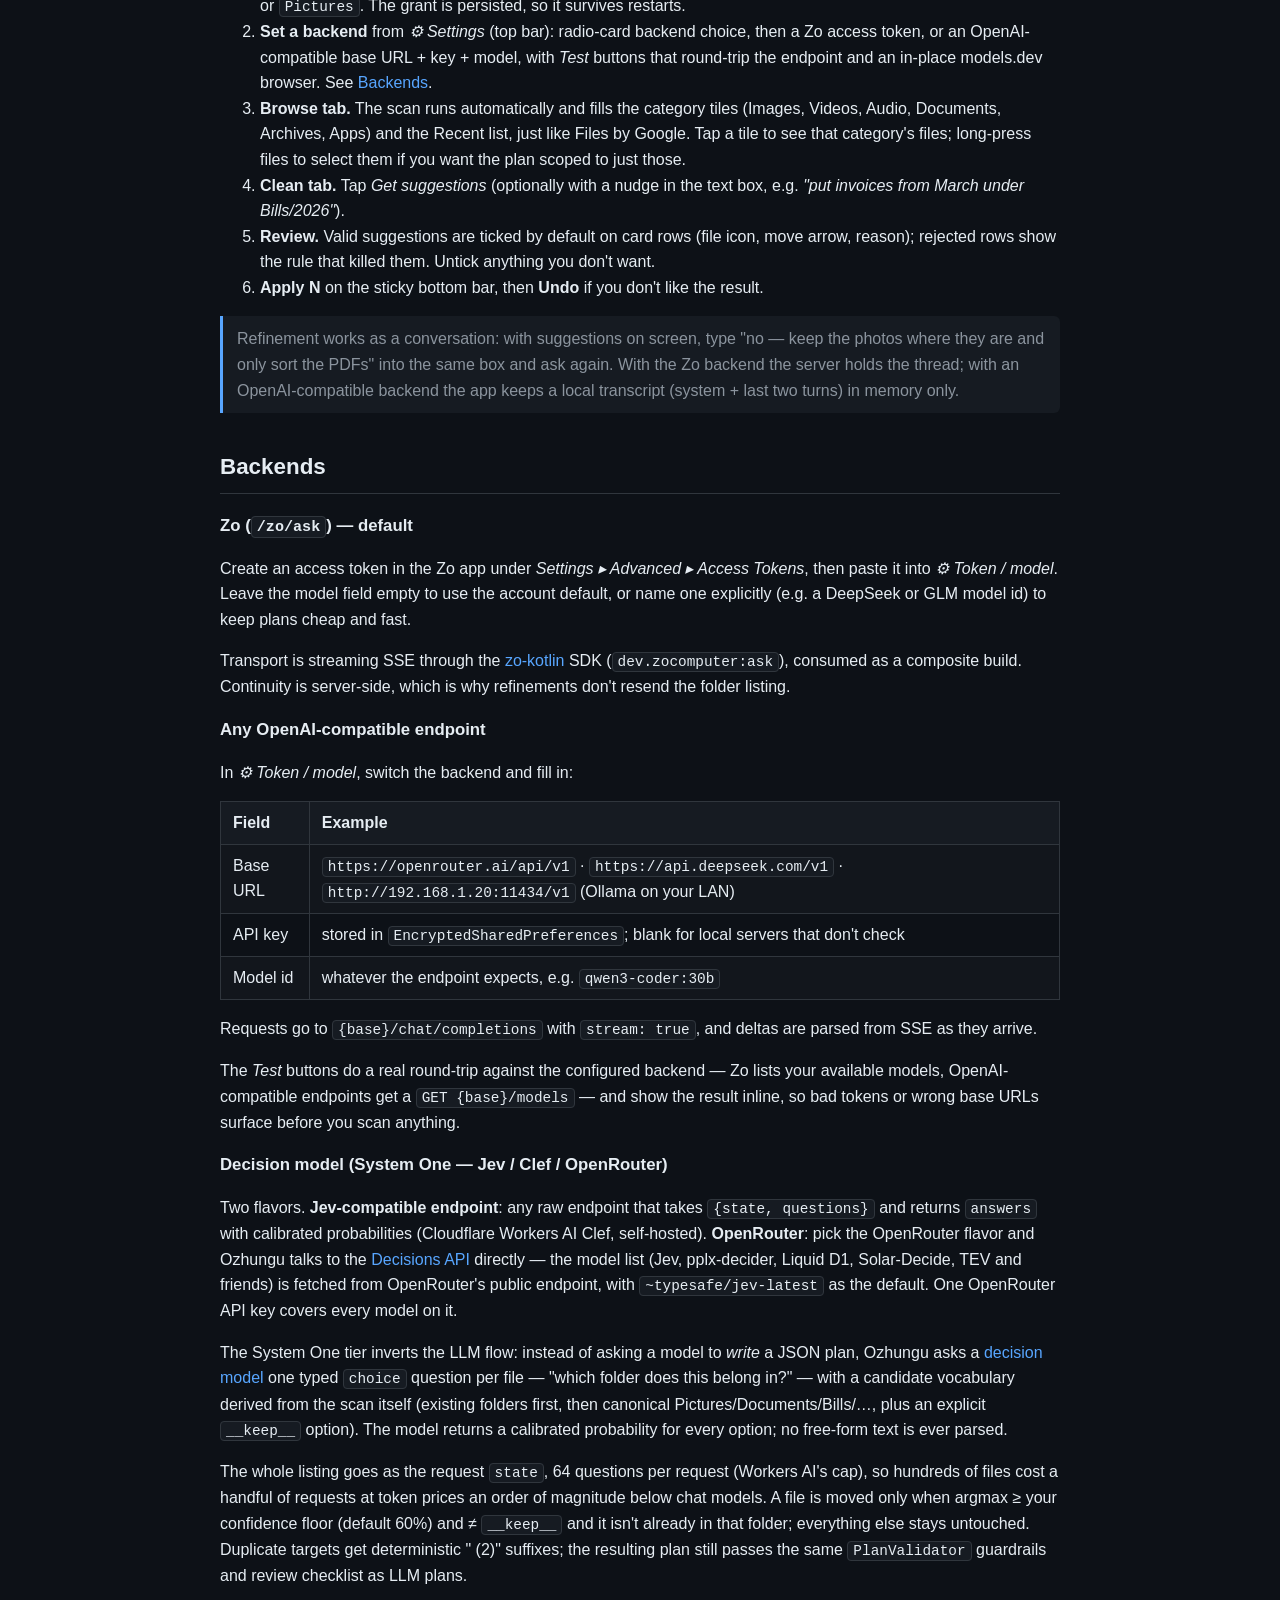
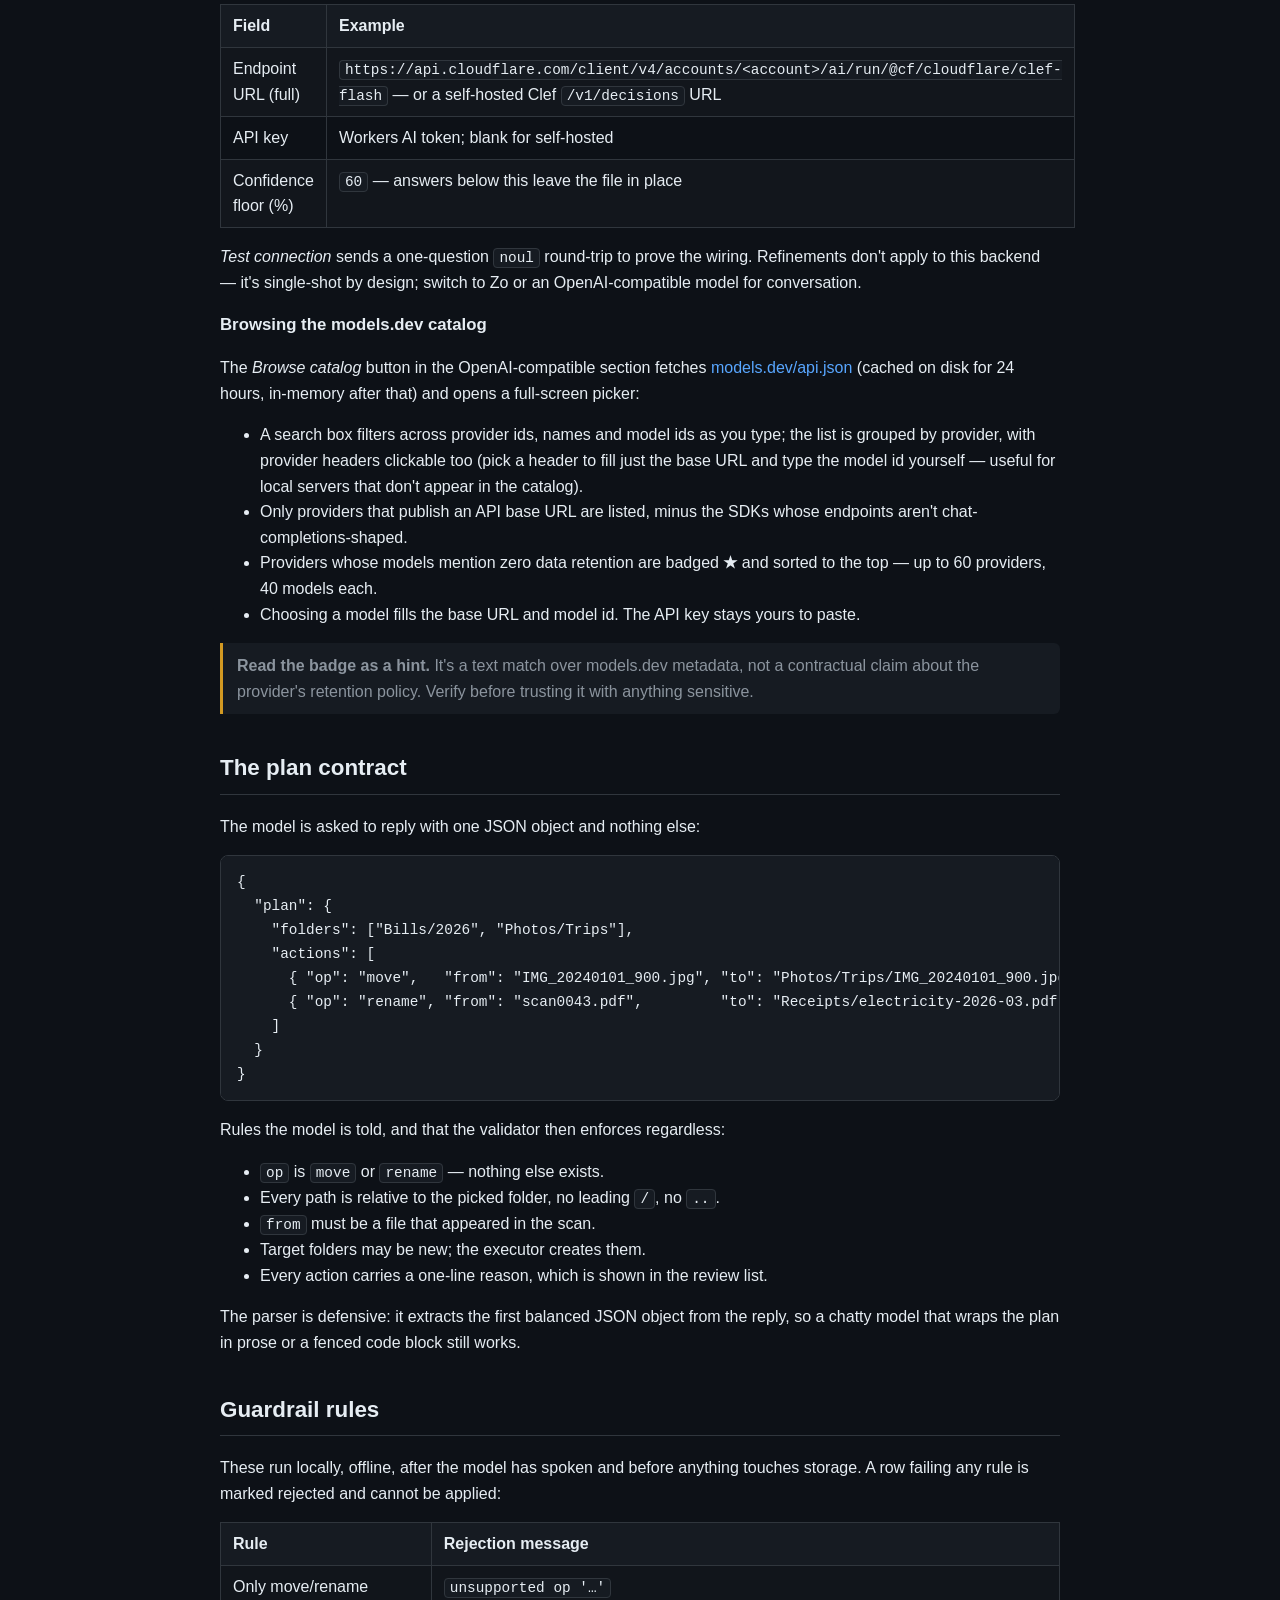
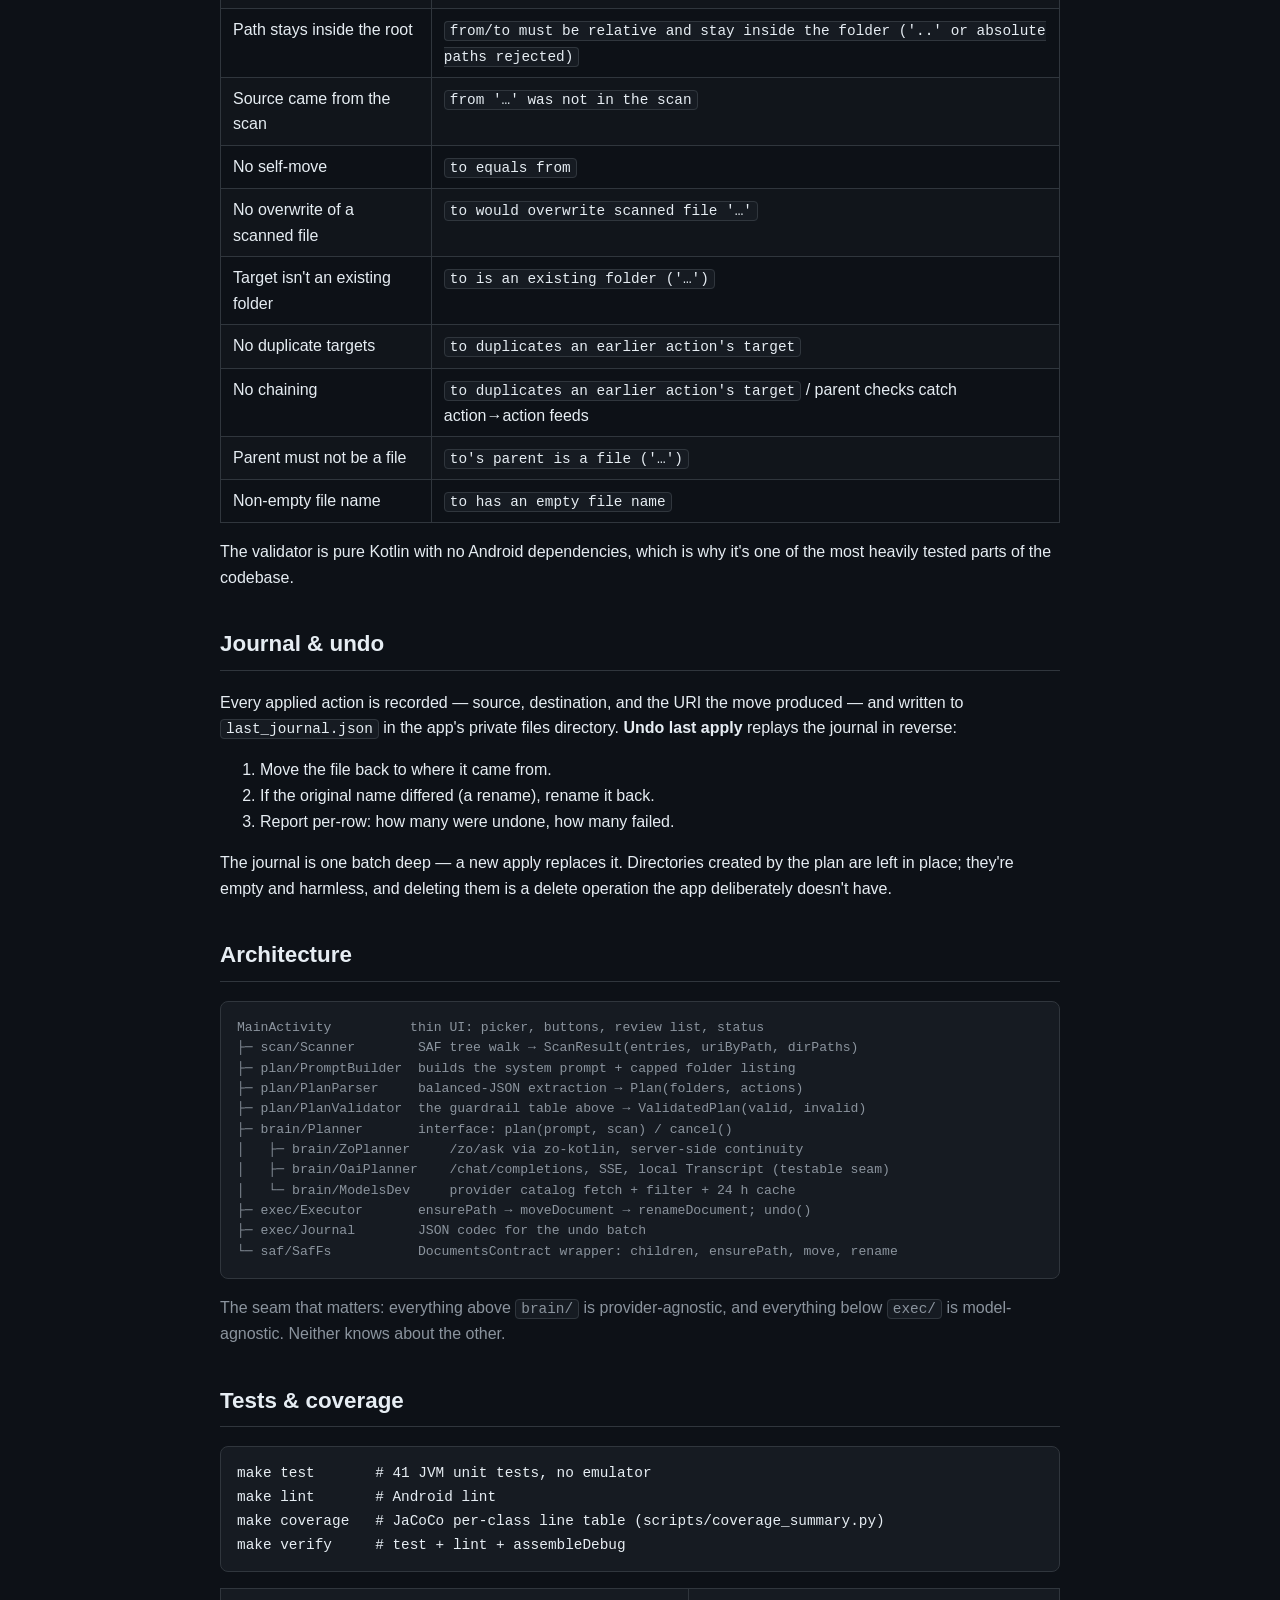
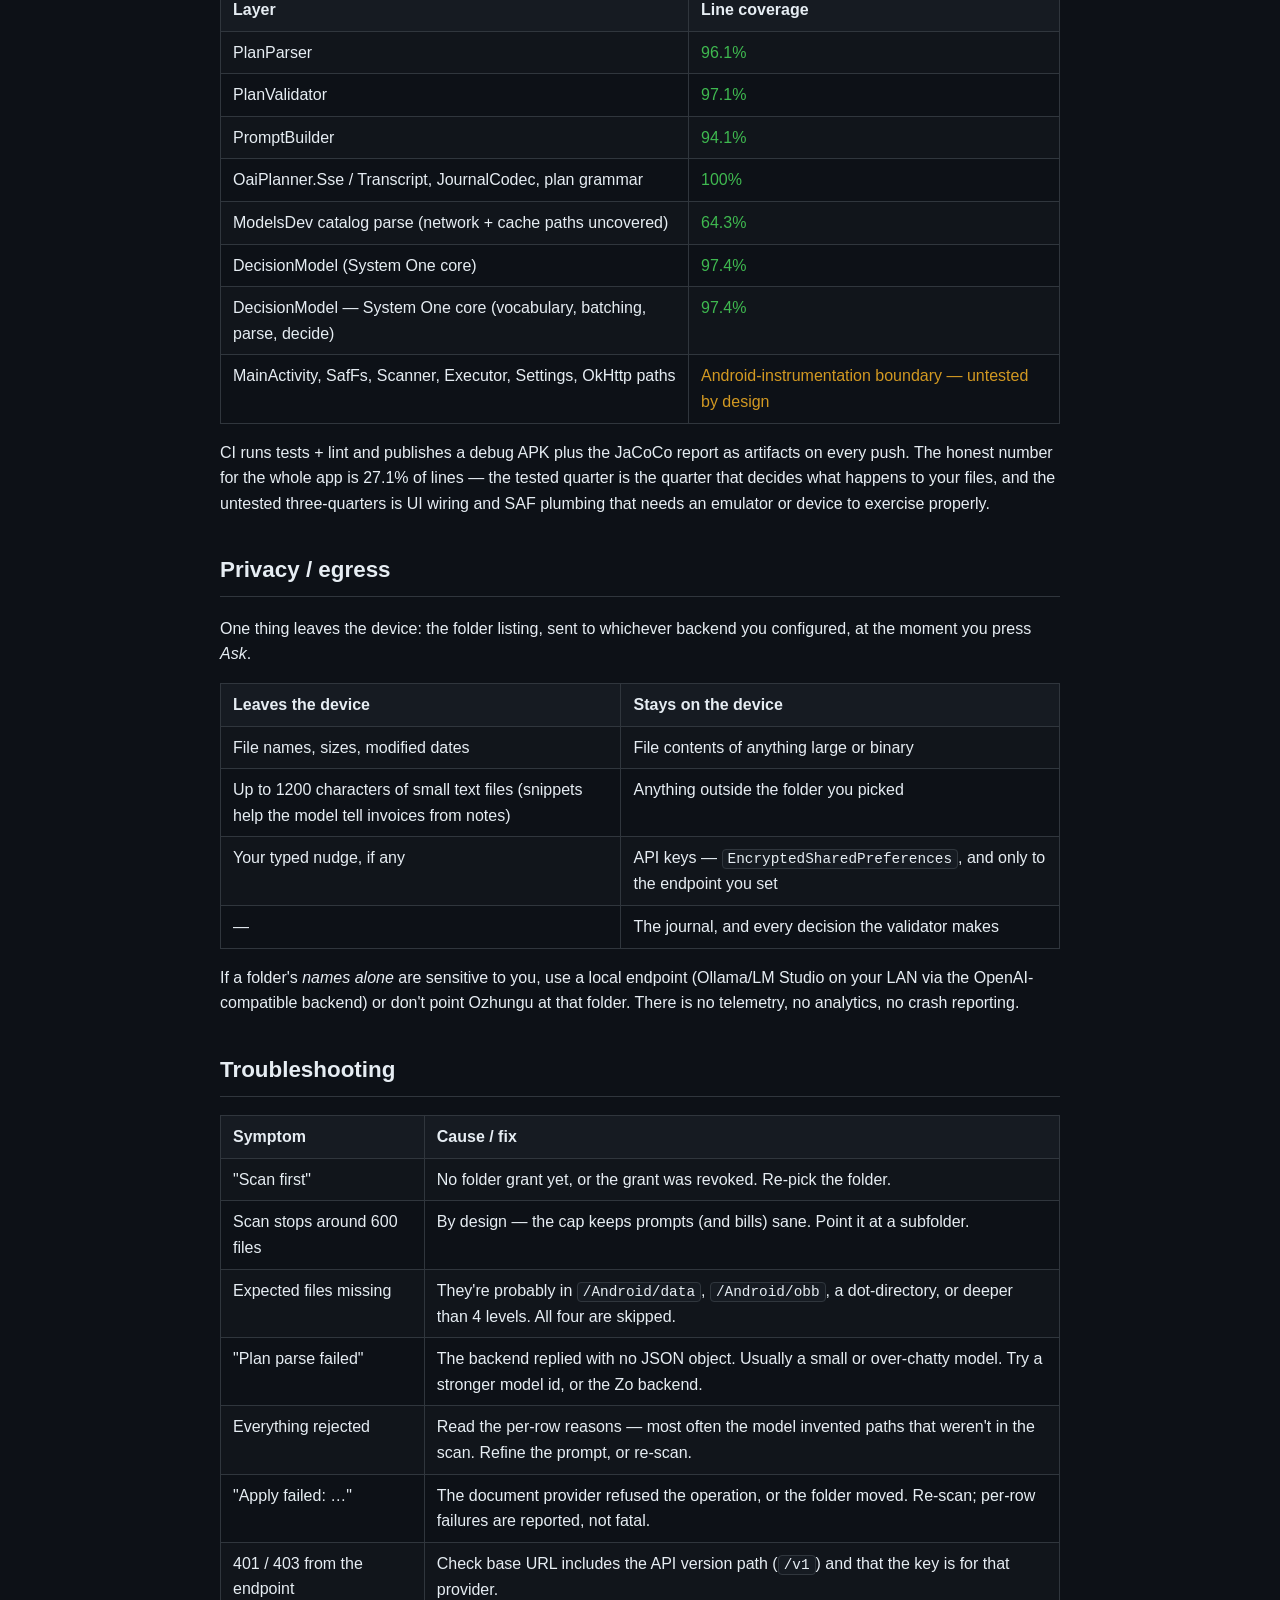
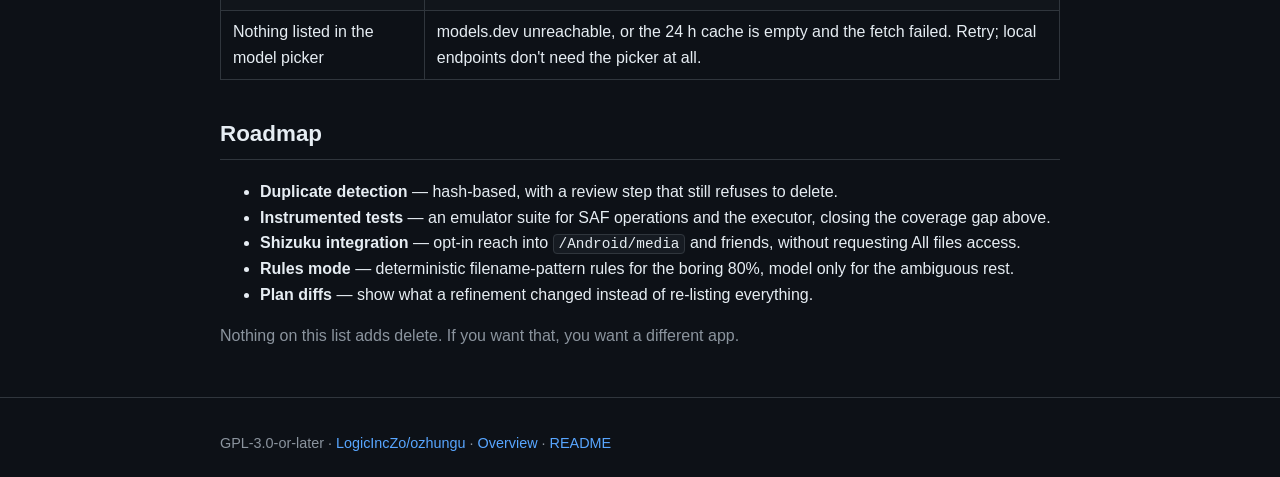
==== commit 3982382f: "docs: folder-visibility note + v0.6.0 changelog blurb" ====
--- a/docs/guide.html
+++ b/docs/guide.html
@@ -249,4 +249,260 @@
   </div>
 </footer>
 </body>
+</html></ol>
+  <div class="warnbox"><strong>Every folder is visible.</strong> The Browse tab lists all
+  sub-folders (any depth) with file counts — tap one to open it. On the Clean tab,
+  <em>Move into</em> lets you tick the folders to use as destinations; the decision model
+  offers your picks first, and LLM backends get them in the prompt.</div>
+</section>
+<html lang="en">
+<head>
+<meta charset="utf-8">
+<meta name="viewport" content="width=device-width, initial-scale=1">
+<title>Ozhungu — Guide</title>
+<meta name="description" content="Setup, plan contract, guardrail rules, journal/undo, architecture and troubleshooting for the Ozhungu agentic Android file organizer.">
+<link rel="stylesheet" href="style.css">
+</head>
+<body>
+<header class="hero small">
+  <div class="wrap">
+    <div class="prompt">$ ozhungu guide</div>
+    <h1>Ozhungu — Guide</h1>
+    <p class="meta">Setup, the plan contract, guardrails, undo, architecture, troubleshooting.</p>
+    <div class="cta">
+      <a class="btn ghost" href="index.html">← Overview</a>
+      <a class="btn ghost" href="https://github.com/LogicIncZo/ozhungu">Source</a>
+      <a class="btn" href="https://github.com/LogicIncZo/ozhungu/releases/latest">Download APK</a>
+    </div>
+  </div>
+</header>
+
+<nav class="sub wrap">
+  <a href="#firstrun">First run</a>
+  <a href="#backends">Backends</a>
+  <a href="#contract">Plan contract</a>
+  <a href="#rules">Guardrail rules</a>
+  <a href="#journal">Journal &amp; undo</a>
+  <a href="#arch">Architecture</a>
+  <a href="#tests">Tests &amp; coverage</a>
+  <a href="#privacy">Privacy / egress</a>
+  <a href="#trouble">Troubleshooting</a>
+  <a href="#roadmap">Roadmap</a>
+</nav>
+
+<main class="wrap">
+
+<section id="firstrun">
+  <h2>First run (v0.5 — Files-by-Google-style UI)</h2>
+  <ol>
+    <li><strong>Get started.</strong> The home screen opens with a hero card — <em>Organise a folder</em>. Tap it: Android's folder picker (<code>ACTION_OPEN_DOCUMENT_TREE</code>) opens. Pick the folder you want organised — usually <code>Download</code>, <code>Documents</code> or <code>Pictures</code>. The grant is persisted, so it survives restarts.</li>
+    <li><strong>Set a backend</strong> from <em>⚙ Settings</em> (top bar): radio-card backend choice, then a Zo access token, or an OpenAI-compatible base URL + key + model, with <em>Test</em> buttons that round-trip the endpoint and an in-place models.dev browser. See <a href="#backends">Backends</a>.</li>
+    <li><strong>Browse tab.</strong> The scan runs automatically and fills the category tiles (Images, Videos, Audio, Documents, Archives, Apps) and the Recent list, just like Files by Google. Tap a tile to see that category's files; long-press files to select them if you want the plan scoped to just those.</li>
+    <li><strong>Clean tab.</strong> Tap <em>Get suggestions</em> (optionally with a nudge in the text box, e.g. <em>"put invoices from March under Bills/2026"</em>).</li>
+    <li><strong>Review.</strong> Valid suggestions are ticked by default on card rows (file icon, move arrow, reason); rejected rows show the rule that killed them. Untick anything you don't want.</li>
+    <li><strong>Apply N</strong> on the sticky bottom bar, then <strong>Undo</strong> if you don't like the result.</li>
+  </ol>
+  <div class="note">Refinement works as a conversation: with suggestions on screen, type "no — keep the photos where they are and only sort the PDFs" into the same box and ask again. With the Zo backend the server holds the thread; with an OpenAI-compatible backend the app keeps a local transcript (system + last two turns) in memory only.</div>
+</section>
+
+<section id="backends">
+  <h2>Backends</h2>
+
+  <h3>Zo (<code>/zo/ask</code>) — default</h3>
+  <p>Create an access token in the Zo app under <em>Settings ▸ Advanced ▸ Access Tokens</em>, then paste it into <em>⚙ Token / model</em>. Leave the model field empty to use the account default, or name one explicitly (e.g. a DeepSeek or GLM model id) to keep plans cheap and fast.</p>
+  <p>Transport is streaming SSE through the <a href="https://github.com/LogicIncZo/zo-kotlin">zo-kotlin</a> SDK (<code>dev.zocomputer:ask</code>), consumed as a composite build. Continuity is server-side, which is why refinements don't resend the folder listing.</p>
+
+  <h3>Any OpenAI-compatible endpoint</h3>
+  <p>In <em>⚙ Token / model</em>, switch the backend and fill in:</p>
+  <table>
+    <thead><tr><th>Field</th><th>Example</th></tr></thead>
+    <tbody>
+      <tr><td>Base URL</td><td><code>https://openrouter.ai/api/v1</code> · <code>https://api.deepseek.com/v1</code> · <code>http://192.168.1.20:11434/v1</code> (Ollama on your LAN)</td></tr>
+      <tr><td>API key</td><td>stored in <code>EncryptedSharedPreferences</code>; blank for local servers that don't check</td></tr>
+      <tr><td>Model id</td><td>whatever the endpoint expects, e.g. <code>qwen3-coder:30b</code></td></tr>
+    </tbody>
+  </table>
+  <p>Requests go to <code>{base}/chat/completions</code> with <code>stream: true</code>, and deltas are parsed from SSE as they arrive.</p>
+
+  <p>The <em>Test</em> buttons do a real round-trip against the configured backend — Zo lists your available models, OpenAI-compatible endpoints get a <code>GET {base}/models</code> — and show the result inline, so bad tokens or wrong base URLs surface before you scan anything.</p>
+
+  <h3>Decision model (System One — Jev / Clef / OpenRouter)</h3>
+  <p>Two flavors. <strong>Jev-compatible endpoint</strong>: any raw endpoint that takes
+  <code>{state, questions}</code> and returns <code>answers</code> with calibrated
+  probabilities (Cloudflare Workers AI Clef, self-hosted). <strong>OpenRouter</strong>: pick
+  the OpenRouter flavor and Ozhungu talks to the
+  <a href="https://openrouter.ai/docs/guides/community/jev">Decisions API</a> directly —
+  the model list (Jev, pplx-decider, Liquid D1, Solar-Decide, TEV and friends) is fetched
+  from OpenRouter's public endpoint, with <code>~typesafe/jev-latest</code> as the default.
+  One OpenRouter API key covers every model on it.</p>
+  <h3 style="display:none">old</h3>
+  <p>The System One tier inverts the LLM flow: instead of asking a model to <em>write</em> a JSON plan, Ozhungu asks a <a href="https://developers.cloudflare.com/workers-ai/models/clef/">decision model</a> one typed <code>choice</code> question per file — "which folder does this belong in?" — with a candidate vocabulary derived from the scan itself (existing folders first, then canonical Pictures/Documents/Bills/…, plus an explicit <code>__keep__</code> option). The model returns a calibrated probability for every option; no free-form text is ever parsed.</p>
+  <p>The whole listing goes as the request <code>state</code>, 64 questions per request (Workers AI's cap), so hundreds of files cost a handful of requests at token prices an order of magnitude below chat models. A file is moved only when argmax ≥ your confidence floor (default 60%) and ≠ <code>__keep__</code> and it isn't already in that folder; everything else stays untouched. Duplicate targets get deterministic " (2)" suffixes; the resulting plan still passes the same <code>PlanValidator</code> guardrails and review checklist as LLM plans.</p>
+  <table>
+    <thead><tr><th>Field</th><th>Example</th></tr></thead>
+    <tbody>
+      <tr><td>Endpoint URL (full)</td><td><code>https://api.cloudflare.com/client/v4/accounts/&lt;account&gt;/ai/run/@cf/cloudflare/clef-flash</code> — or a self-hosted Clef <code>/v1/decisions</code> URL</td></tr>
+      <tr><td>API key</td><td>Workers AI token; blank for self-hosted</td></tr>
+      <tr><td>Confidence floor (%)</td><td><code>60</code> — answers below this leave the file in place</td></tr>
+    </tbody>
+  </table>
+  <p><em>Test connection</em> sends a one-question <code>noul</code> round-trip to prove the wiring. Refinements don't apply to this backend — it's single-shot by design; switch to Zo or an OpenAI-compatible model for conversation.</p>
+
+  <h3>Browsing the models.dev catalog</h3>
+  <p>The <em>Browse catalog</em> button in the OpenAI-compatible section fetches <a href="https://models.dev/api.json">models.dev/api.json</a> (cached on disk for 24 hours, in-memory after that) and opens a full-screen picker:</p>
+  <ul>
+    <li>A search box filters across provider ids, names and model ids as you type; the list is grouped by provider, with provider headers clickable too (pick a header to fill just the base URL and type the model id yourself — useful for local servers that don't appear in the catalog).</li>
+    <li>Only providers that publish an API base URL are listed, minus the SDKs whose endpoints aren't chat-completions-shaped.</li>
+    <li>Providers whose models mention zero data retention are badged <strong>★</strong> and sorted to the top — up to 60 providers, 40 models each.</li>
+    <li>Choosing a model fills the base URL and model id. The API key stays yours to paste.</li>
+  </ul>
+  <div class="warnbox"><strong>Read the badge as a hint.</strong> It's a text match over models.dev metadata, not a contractual claim about the provider's retention policy. Verify before trusting it with anything sensitive.</div>
+</section>
+
+<section id="contract">
+  <h2>The plan contract</h2>
+  <p>The model is asked to reply with one JSON object and nothing else:</p>
+  <pre><code>{
+  "plan": {
+    "folders": ["Bills/2026", "Photos/Trips"],
+    "actions": [
+      { "op": "move",   "from": "IMG_20240101_900.jpg", "to": "Photos/Trips/IMG_20240101_900.jpg", "reason": "dated camera file" },
+      { "op": "rename", "from": "scan0043.pdf",         "to": "Receipts/electricity-2026-03.pdf", "reason": "receipt scan" }
+    ]
+  }
+}</code></pre>
+  <p>Rules the model is told, and that the validator then enforces regardless:</p>
+  <ul>
+    <li><code>op</code> is <code>move</code> or <code>rename</code> — nothing else exists.</li>
+    <li>Every path is relative to the picked folder, no leading <code>/</code>, no <code>..</code>.</li>
+    <li><code>from</code> must be a file that appeared in the scan.</li>
+    <li>Target folders may be new; the executor creates them.</li>
+    <li>Every action carries a one-line reason, which is shown in the review list.</li>
+  </ul>
+  <p>The parser is defensive: it extracts the first balanced JSON object from the reply, so a chatty model that wraps the plan in prose or a fenced code block still works.</p>
+</section>
+
+<section id="rules">
+  <h2>Guardrail rules</h2>
+  <p>These run locally, offline, after the model has spoken and before anything touches storage. A row failing any rule is marked rejected and cannot be applied:</p>
+  <table>
+    <thead><tr><th>Rule</th><th>Rejection message</th></tr></thead>
+    <tbody>
+      <tr><td>Only move/rename</td><td><code>unsupported op '…'</code></td></tr>
+      <tr><td>Path stays inside the root</td><td><code>from/to must be relative and stay inside the folder ('..' or absolute paths rejected)</code></td></tr>
+      <tr><td>Source came from the scan</td><td><code>from '…' was not in the scan</code></td></tr>
+      <tr><td>No self-move</td><td><code>to equals from</code></td></tr>
+      <tr><td>No overwrite of a scanned file</td><td><code>to would overwrite scanned file '…'</code></td></tr>
+      <tr><td>Target isn't an existing folder</td><td><code>to is an existing folder ('…')</code></td></tr>
+      <tr><td>No duplicate targets</td><td><code>to duplicates an earlier action's target</code></td></tr>
+      <tr><td>No chaining</td><td><code>to duplicates an earlier action's target</code> / parent checks catch action→action feeds</td></tr>
+      <tr><td>Parent must not be a file</td><td><code>to's parent is a file ('…')</code></td></tr>
+      <tr><td>Non-empty file name</td><td><code>to has an empty file name</code></td></tr>
+    </tbody>
+  </table>
+  <p>The validator is pure Kotlin with no Android dependencies, which is why it's one of the most heavily tested parts of the codebase.</p>
+</section>
+
+<section id="journal">
+  <h2>Journal &amp; undo</h2>
+  <p>Every applied action is recorded — source, destination, and the URI the move produced — and written to <code>last_journal.json</code> in the app's private files directory. <strong>Undo last apply</strong> replays the journal in reverse:</p>
+  <ol>
+    <li>Move the file back to where it came from.</li>
+    <li>If the original name differed (a rename), rename it back.</li>
+    <li>Report per-row: how many were undone, how many failed.</li>
+  </ol>
+  <p>The journal is one batch deep — a new apply replaces it. Directories created by the plan are left in place; they're empty and harmless, and deleting them is a delete operation the app deliberately doesn't have.</p>
+</section>
+
+<section id="arch">
+  <h2>Architecture</h2>
+  <div class="pipe">MainActivity          thin UI: picker, buttons, review list, status
+├─ scan/Scanner        SAF tree walk → ScanResult(entries, uriByPath, dirPaths)
+├─ plan/PromptBuilder  builds the system prompt + capped folder listing
+├─ plan/PlanParser     balanced-JSON extraction → Plan(folders, actions)
+├─ plan/PlanValidator  the guardrail table above → ValidatedPlan(valid, invalid)
+├─ brain/Planner       interface: plan(prompt, scan) / cancel()
+│   ├─ brain/ZoPlanner     /zo/ask via zo-kotlin, server-side continuity
+│   ├─ brain/OaiPlanner    /chat/completions, SSE, local Transcript (testable seam)
+│   └─ brain/ModelsDev     provider catalog fetch + filter + 24 h cache
+├─ exec/Executor       ensurePath → moveDocument → renameDocument; undo()
+├─ exec/Journal        JSON codec for the undo batch
+└─ saf/SafFs           DocumentsContract wrapper: children, ensurePath, move, rename</div>
+  <p class="dim">The seam that matters: everything above <code>brain/</code> is provider-agnostic, and everything below <code>exec/</code> is model-agnostic. Neither knows about the other.</p>
+</section>
+
+<section id="tests">
+  <h2>Tests &amp; coverage</h2>
+  <pre><code>make test       # 41 JVM unit tests, no emulator
+make lint       # Android lint
+make coverage   # JaCoCo per-class line table (scripts/coverage_summary.py)
+make verify     # test + lint + assembleDebug</code></pre>
+  <table>
+    <thead><tr><th>Layer</th><th>Line coverage</th></tr></thead>
+    <tbody>
+      <tr><td>PlanParser</td><td class="ok">96.1%</td></tr>
+      <tr><td>PlanValidator</td><td class="ok">97.1%</td></tr>
+      <tr><td>PromptBuilder</td><td class="ok">94.1%</td></tr>
+      <tr><td>OaiPlanner.Sse / Transcript, JournalCodec, plan grammar</td><td class="ok">100%</td></tr>
+      <tr><td>ModelsDev catalog parse (network + cache paths uncovered)</td><td class="ok">64.3%</td></tr>
+      <tr><td>DecisionModel (System One core)</td><td class="ok">97.4%</td></tr>
+      <tr><td>DecisionModel — System One core (vocabulary, batching, parse, decide)</td><td class="ok">97.4%</td></tr>
+      <tr><td>MainActivity, SafFs, Scanner, Executor, Settings, OkHttp paths</td><td class="warn">Android-instrumentation boundary — untested by design</td></tr>
+    </tbody>
+  </table>
+  <p>CI runs tests + lint and publishes a debug APK plus the JaCoCo report as artifacts on every push. The honest number for the whole app is 27.1% of lines — the tested quarter is the quarter that decides what happens to your files, and the untested three-quarters is UI wiring and SAF plumbing that needs an emulator or device to exercise properly.</p>
+</section>
+
+<section id="privacy">
+  <h2>Privacy / egress</h2>
+  <p>One thing leaves the device: the folder listing, sent to whichever backend you configured, at the moment you press <em>Ask</em>.</p>
+  <table>
+    <thead><tr><th>Leaves the device</th><th>Stays on the device</th></tr></thead>
+    <tbody>
+      <tr><td>File names, sizes, modified dates</td><td>File contents of anything large or binary</td></tr>
+      <tr><td>Up to 1200 characters of small text files (snippets help the model tell invoices from notes)</td><td>Anything outside the folder you picked</td></tr>
+      <tr><td>Your typed nudge, if any</td><td>API keys — <code>EncryptedSharedPreferences</code>, and only to the endpoint you set</td></tr>
+      <tr><td>—</td><td>The journal, and every decision the validator makes</td></tr>
+    </tbody>
+  </table>
+  <p>If a folder's <em>names alone</em> are sensitive to you, use a local endpoint (Ollama/LM Studio on your LAN via the OpenAI-compatible backend) or don't point Ozhungu at that folder. There is no telemetry, no analytics, no crash reporting.</p>
+</section>
+
+<section id="trouble">
+  <h2>Troubleshooting</h2>
+  <table>
+    <thead><tr><th>Symptom</th><th>Cause / fix</th></tr></thead>
+    <tbody>
+      <tr><td>"Scan first"</td><td>No folder grant yet, or the grant was revoked. Re-pick the folder.</td></tr>
+      <tr><td>Scan stops around 600 files</td><td>By design — the cap keeps prompts (and bills) sane. Point it at a subfolder.</td></tr>
+      <tr><td>Expected files missing</td><td>They're probably in <code>/Android/data</code>, <code>/Android/obb</code>, a dot-directory, or deeper than 4 levels. All four are skipped.</td></tr>
+      <tr><td>"Plan parse failed"</td><td>The backend replied with no JSON object. Usually a small or over-chatty model. Try a stronger model id, or the Zo backend.</td></tr>
+      <tr><td>Everything rejected</td><td>Read the per-row reasons — most often the model invented paths that weren't in the scan. Refine the prompt, or re-scan.</td></tr>
+      <tr><td>"Apply failed: …"</td><td>The document provider refused the operation, or the folder moved. Re-scan; per-row failures are reported, not fatal.</td></tr>
+      <tr><td>401 / 403 from the endpoint</td><td>Check base URL includes the API version path (<code>/v1</code>) and that the key is for that provider.</td></tr>
+      <tr><td>Nothing listed in the model picker</td><td>models.dev unreachable, or the 24 h cache is empty and the fetch failed. Retry; local endpoints don't need the picker at all.</td></tr>
+    </tbody>
+  </table>
+</section>
+
+<section id="roadmap">
+  <h2>Roadmap</h2>
+  <ul>
+    <li><strong>Duplicate detection</strong> — hash-based, with a review step that still refuses to delete.</li>
+    <li><strong>Instrumented tests</strong> — an emulator suite for SAF operations and the executor, closing the coverage gap above.</li>
+    <li><strong>Shizuku integration</strong> — opt-in reach into <code>/Android/media</code> and friends, without requesting All files access.</li>
+    <li><strong>Rules mode</strong> — deterministic filename-pattern rules for the boring 80%, model only for the ambiguous rest.</li>
+    <li><strong>Plan diffs</strong> — show what a refinement changed instead of re-listing everything.</li>
+  </ul>
+  <p class="dim">Nothing on this list adds delete. If you want that, you want a different app.</p>
+</section>
+
+</main>
+
+<footer>
+  <div class="wrap">
+    <p>GPL-3.0-or-later · <a href="https://github.com/LogicIncZo/ozhungu">LogicIncZo/ozhungu</a> · <a href="index.html">Overview</a> · <a href="https://github.com/LogicIncZo/ozhungu/blob/main/README.md">README</a></p>
+  </div>
+</footer>
+</body>
 </html>
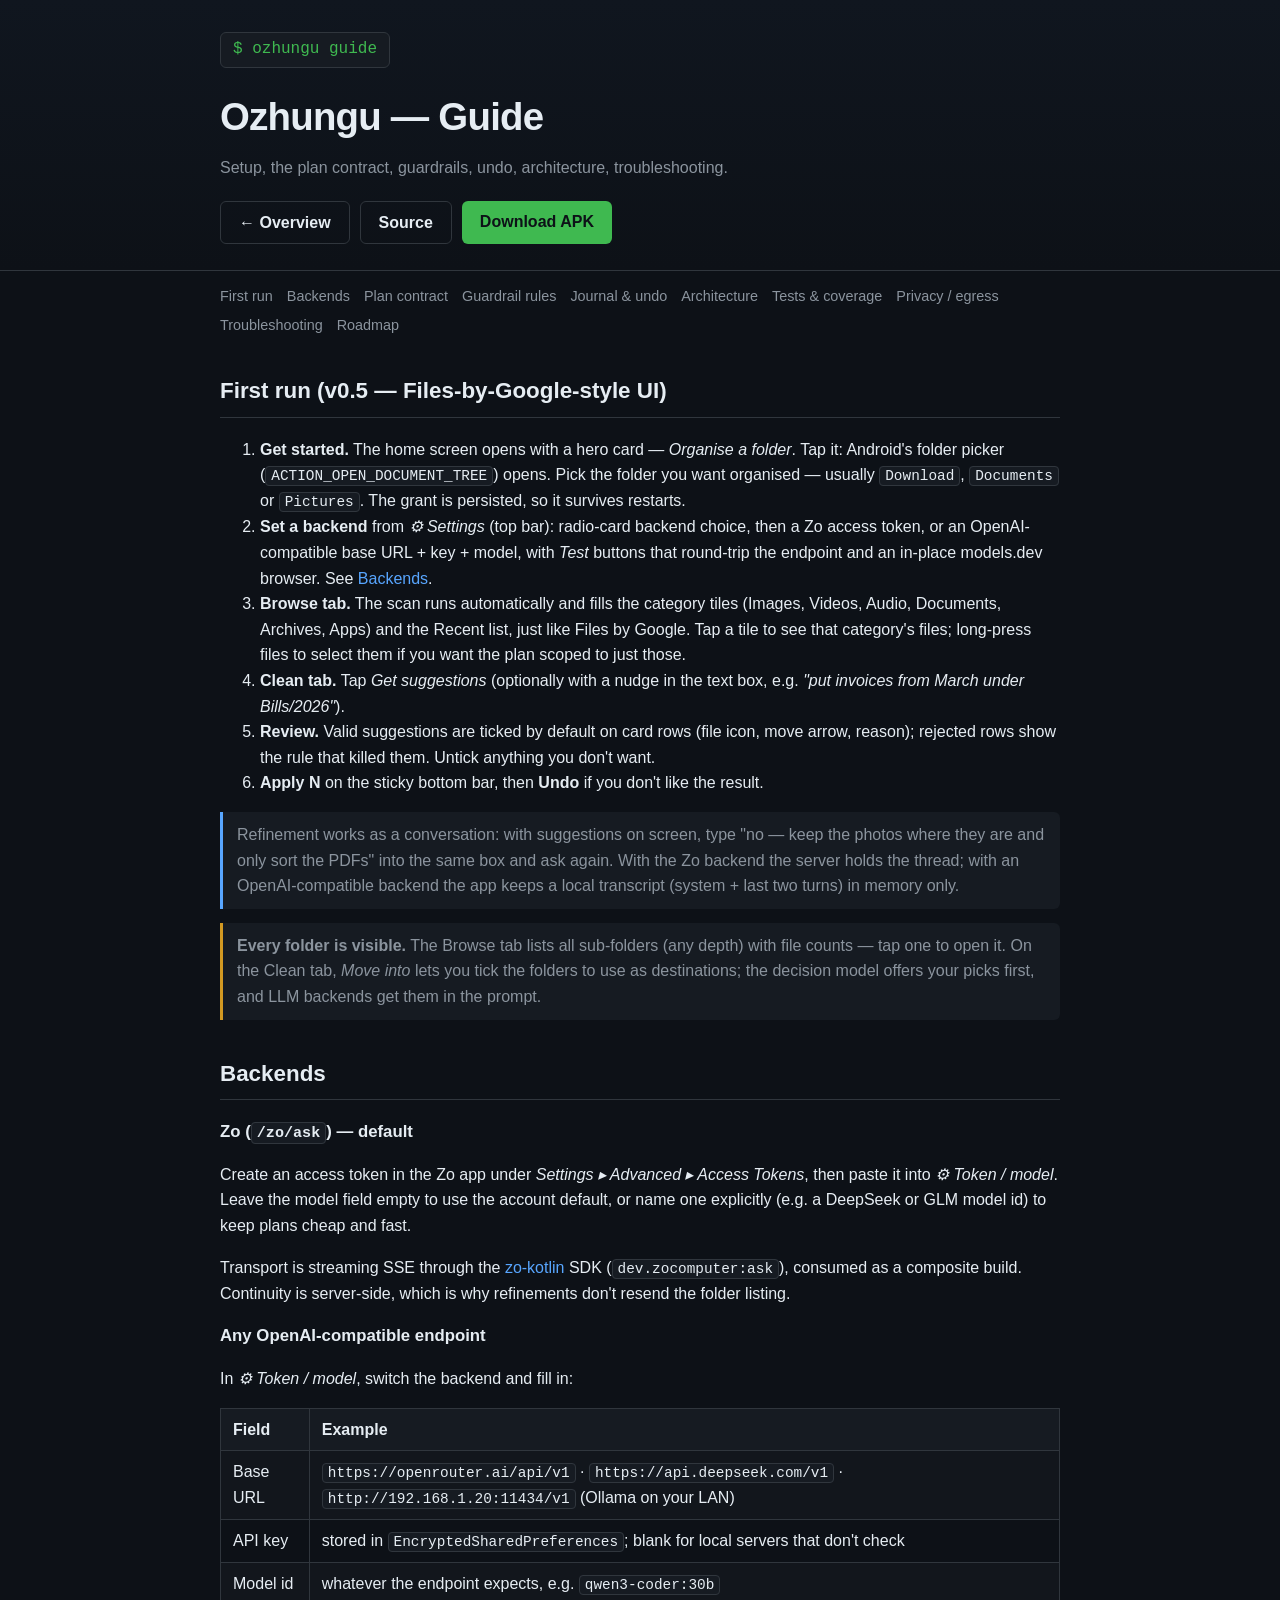
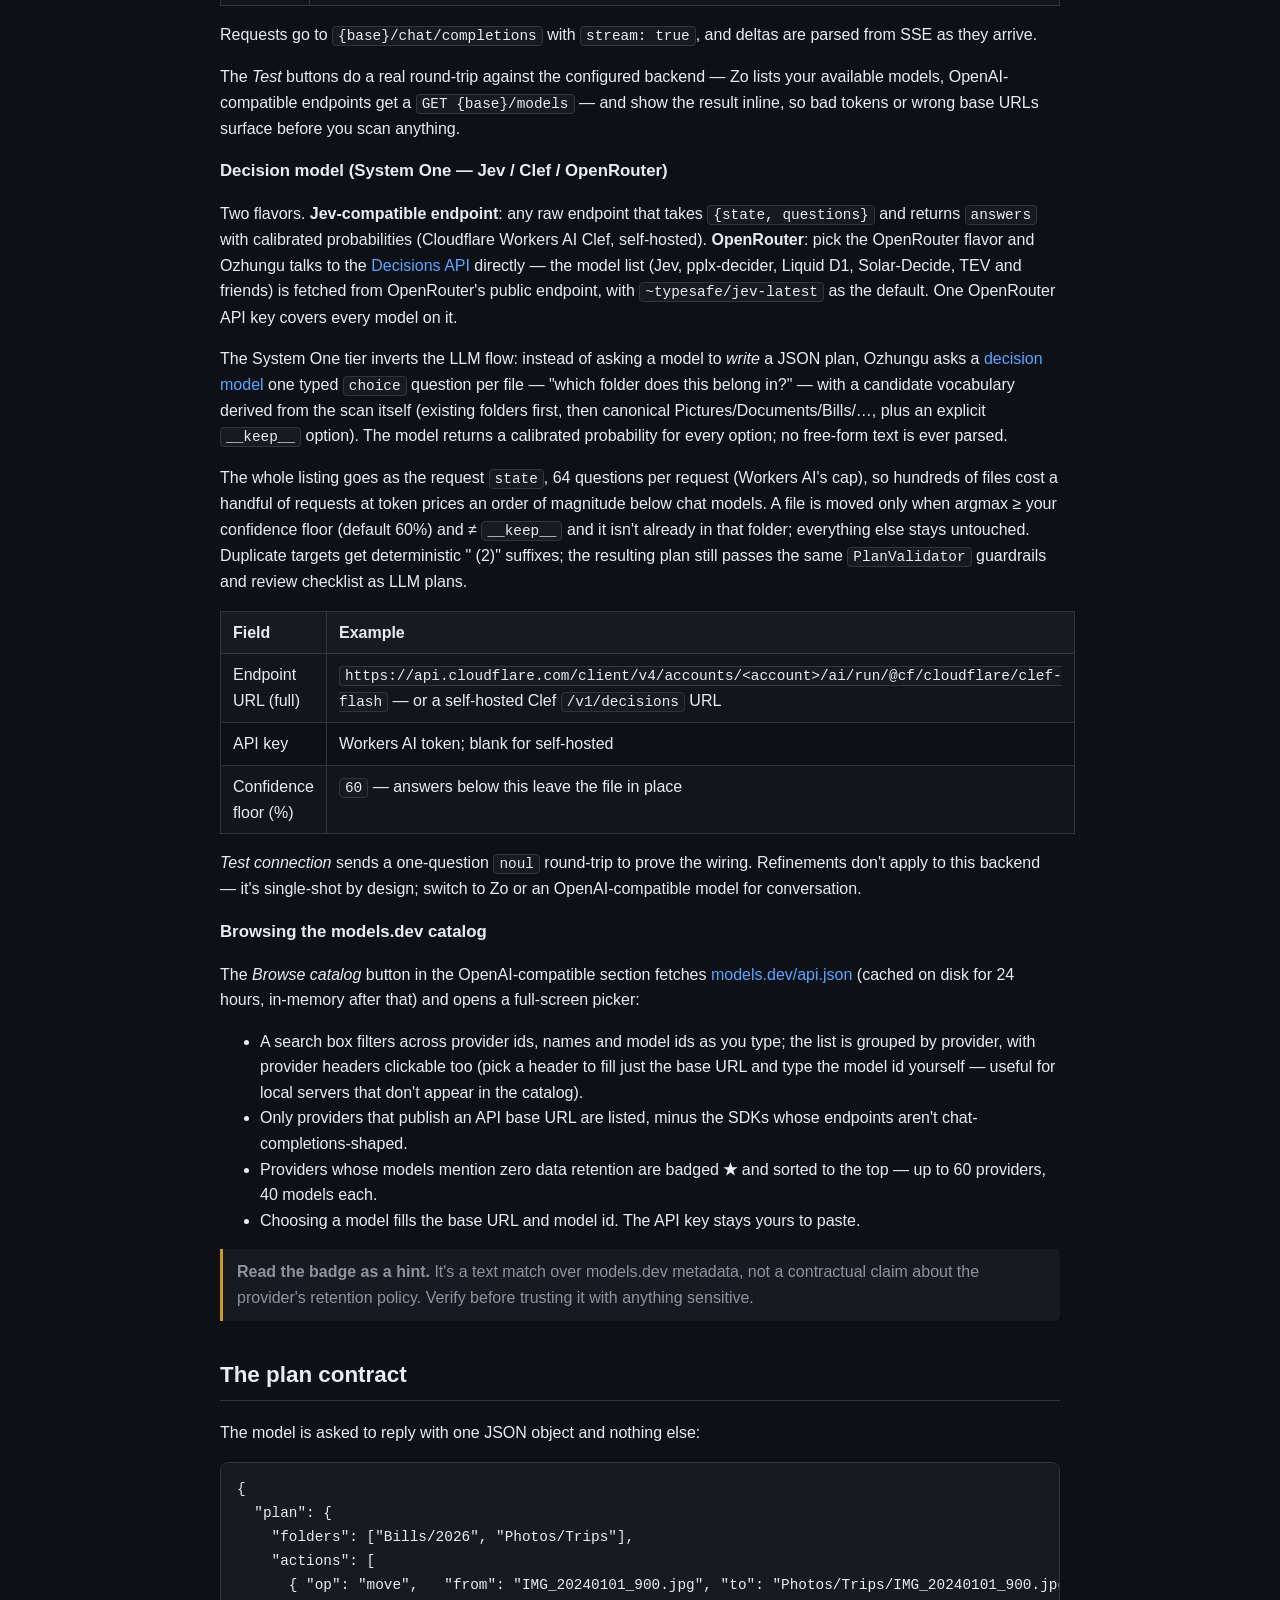
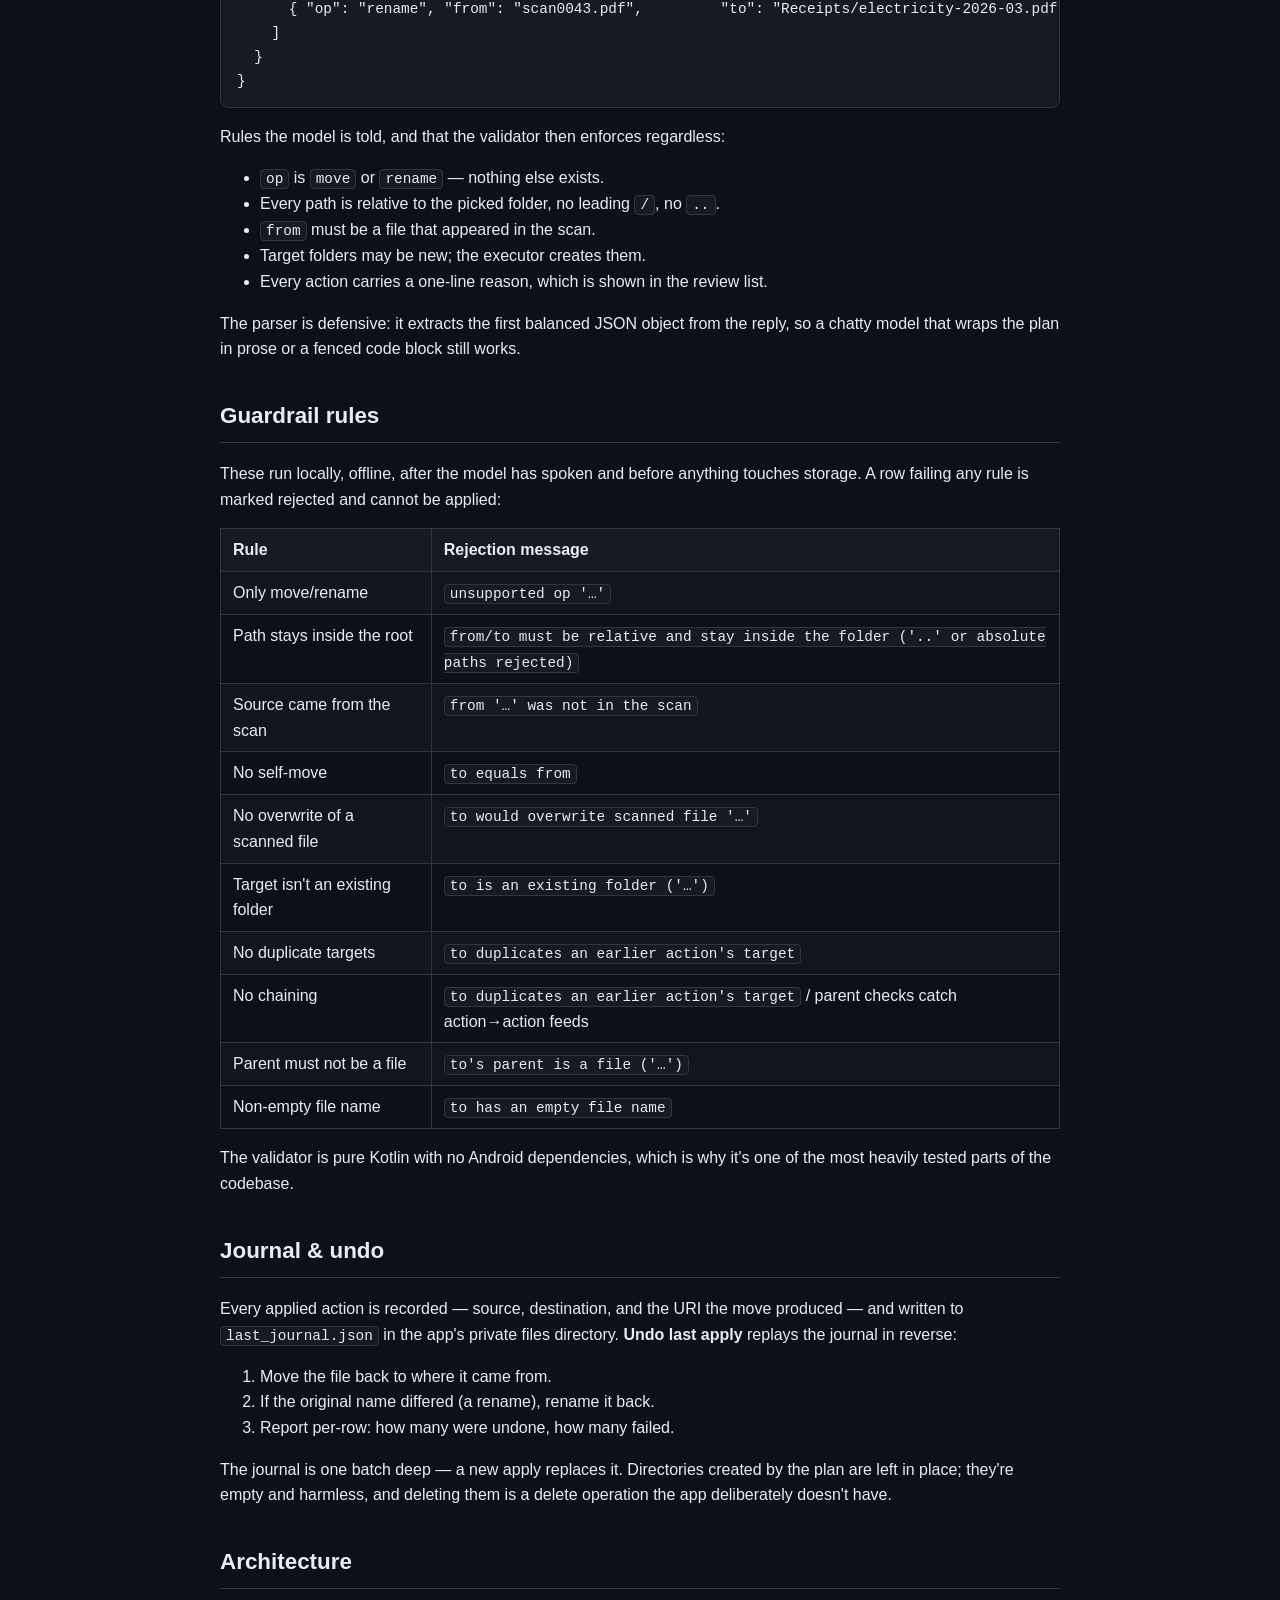
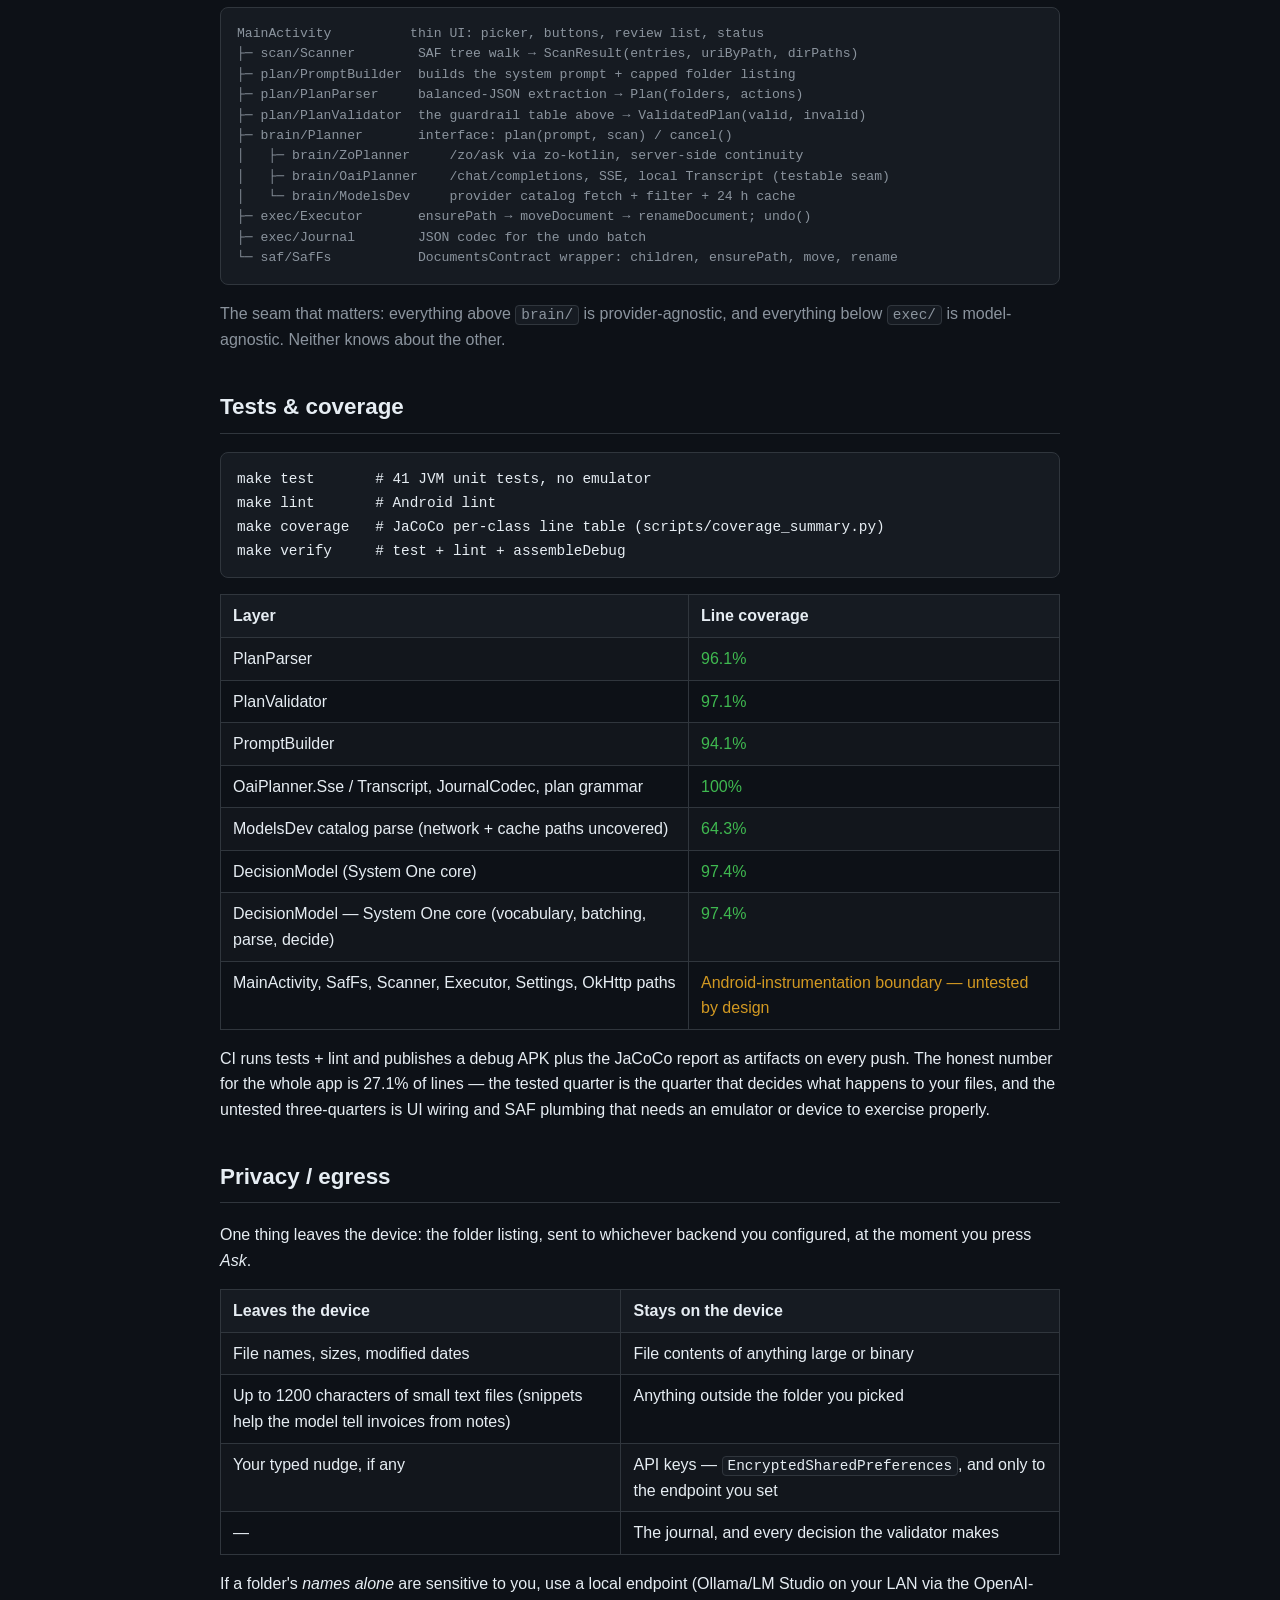
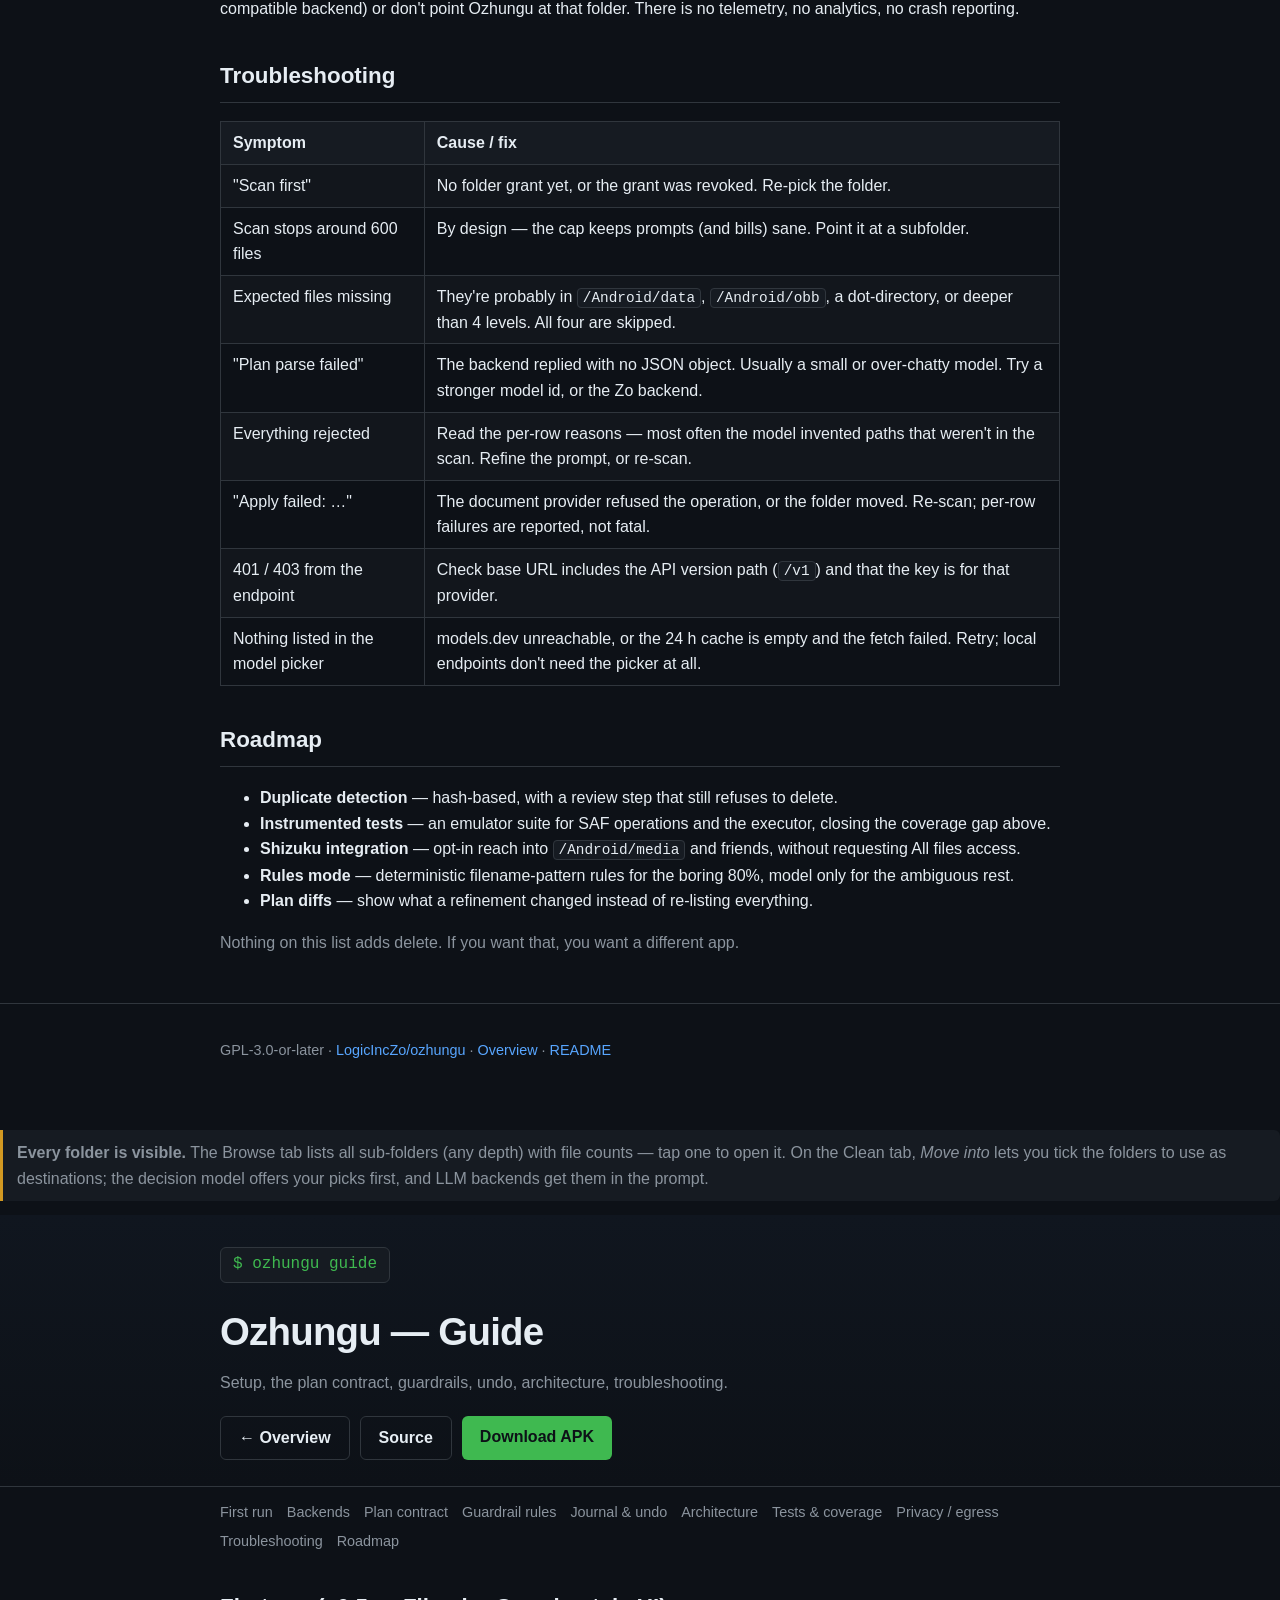
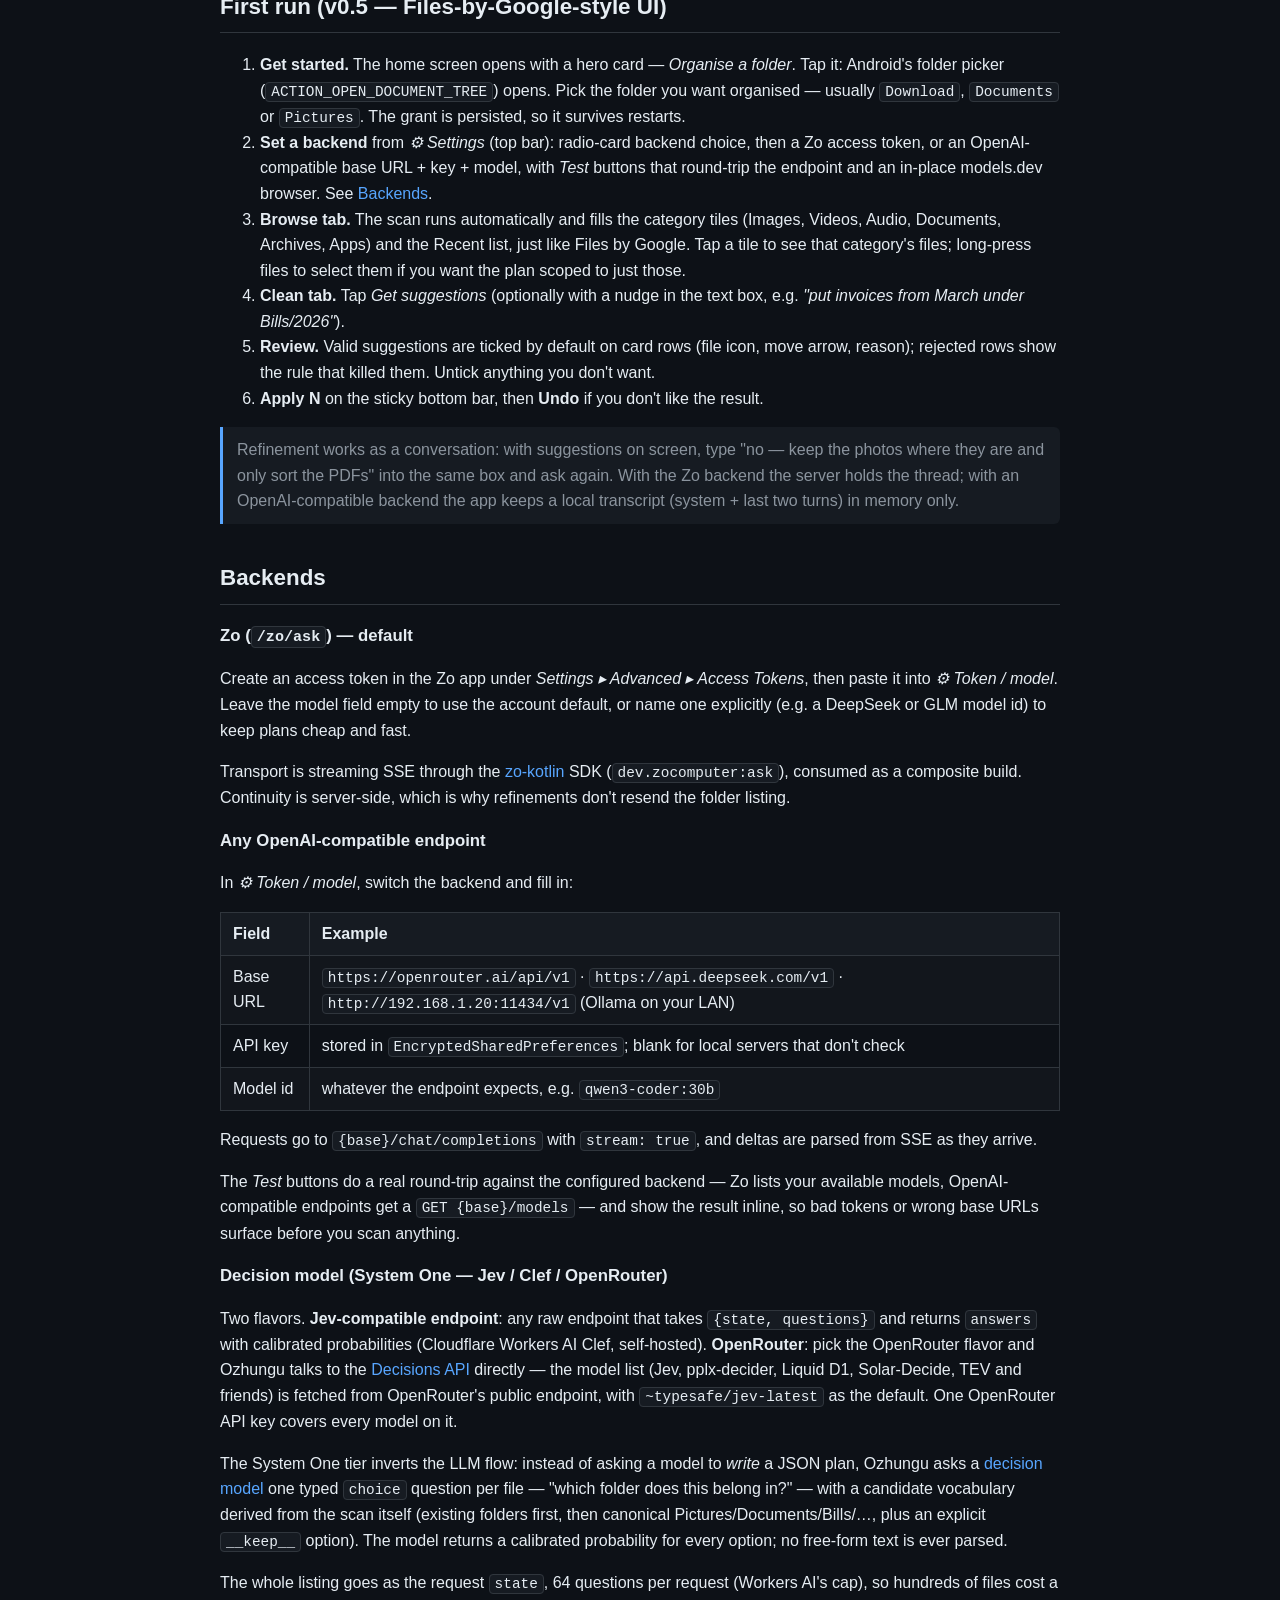
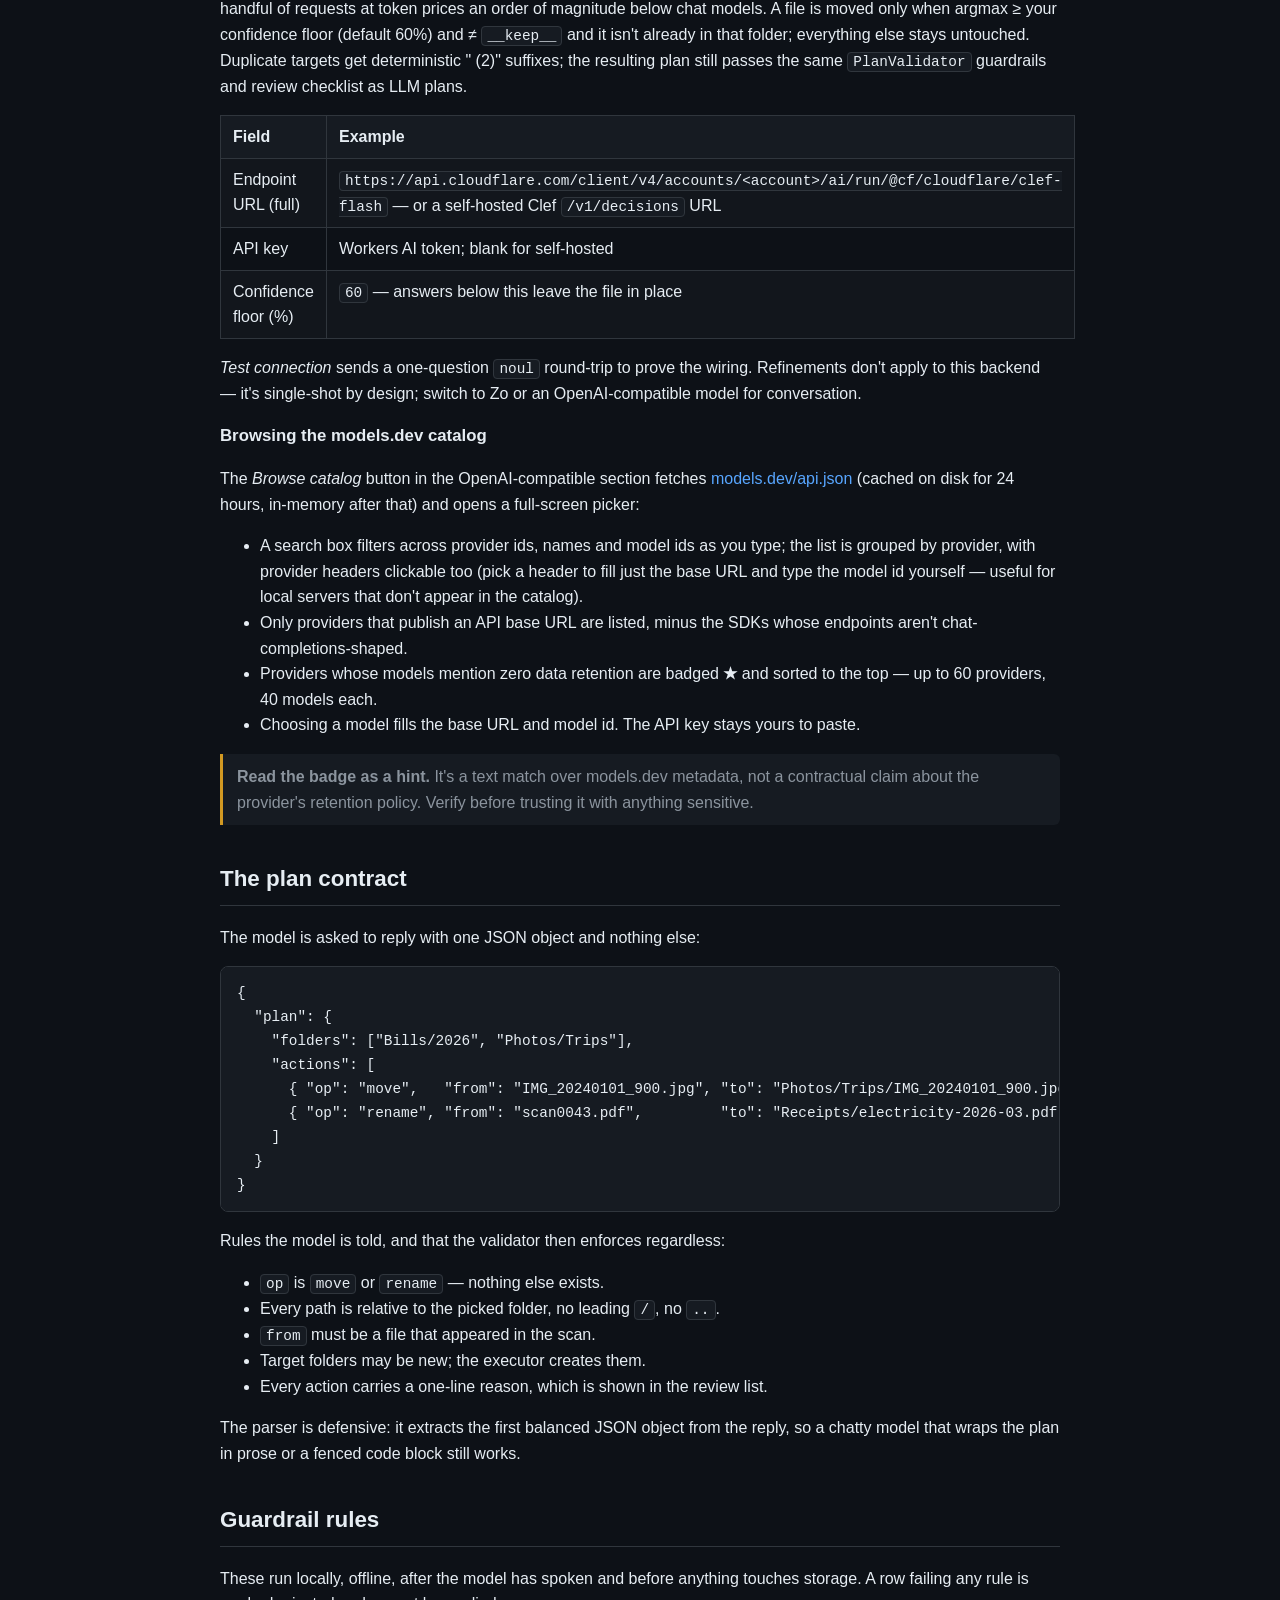
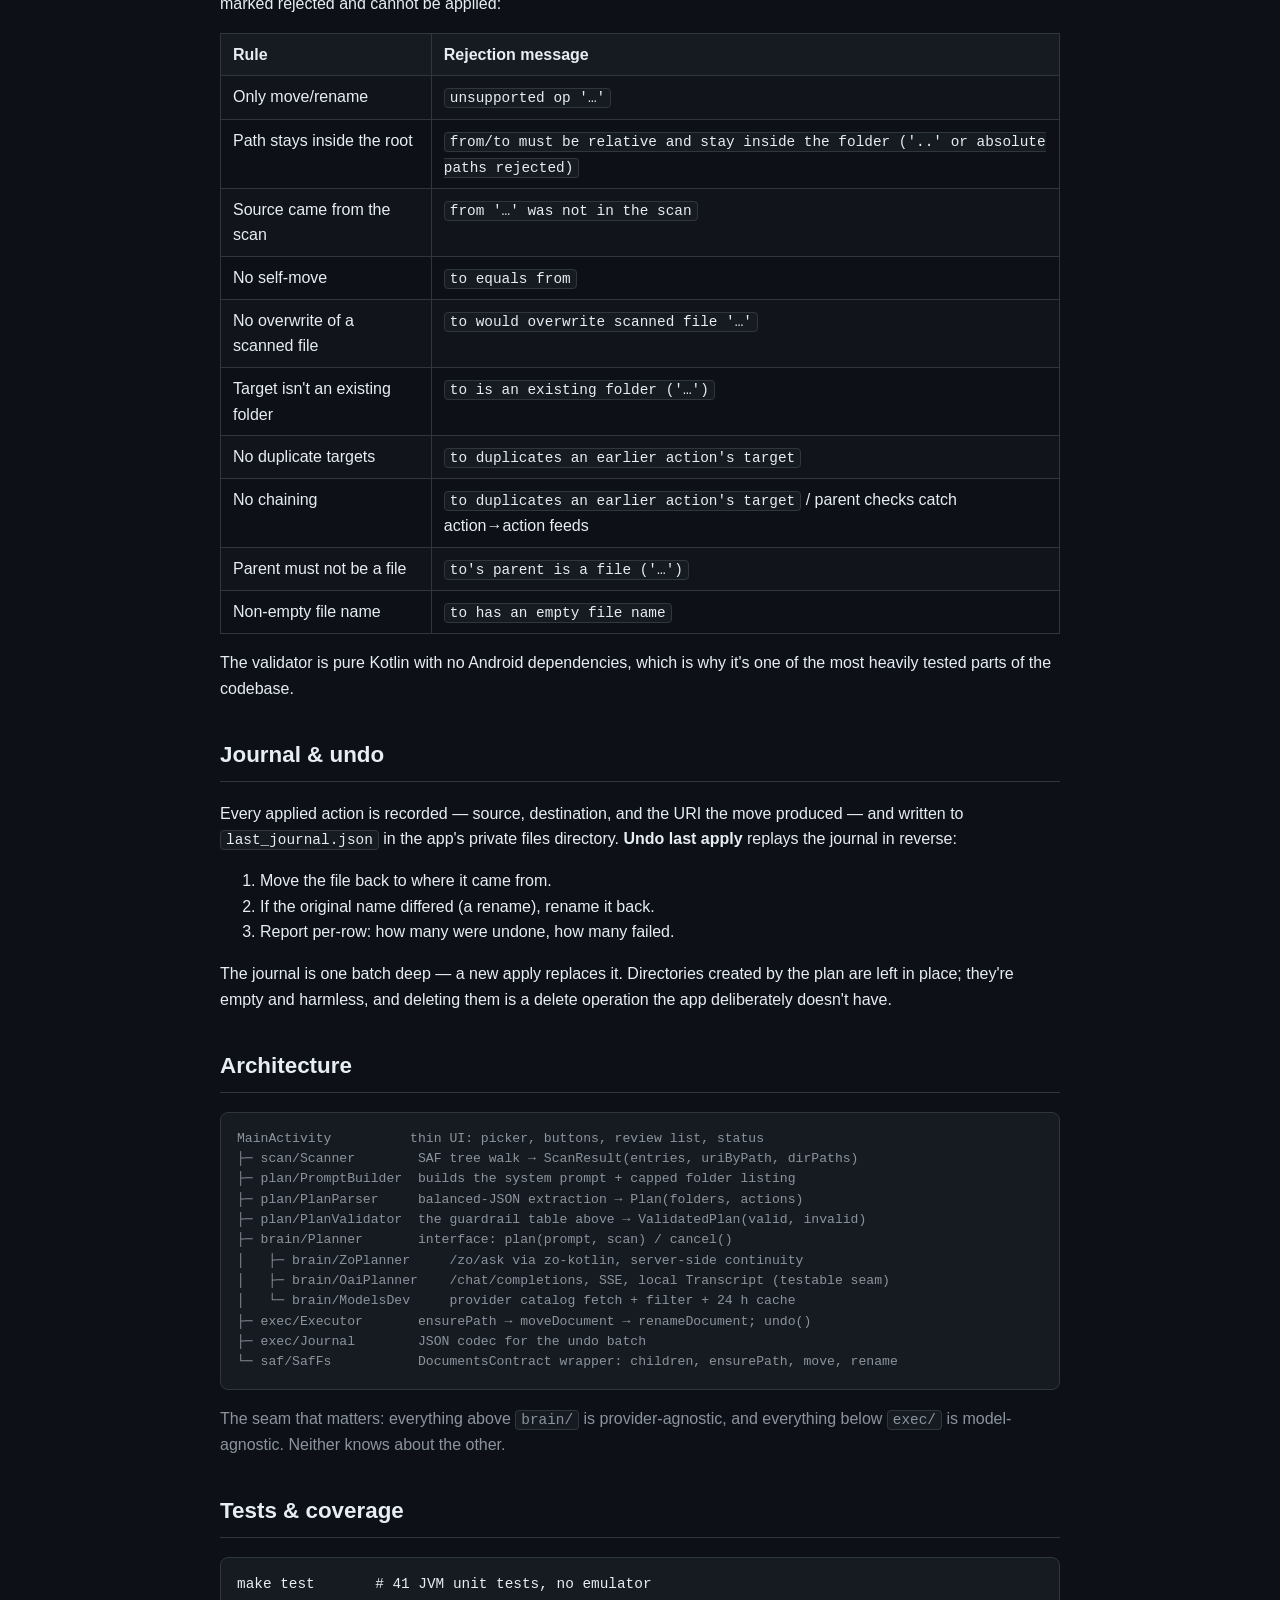
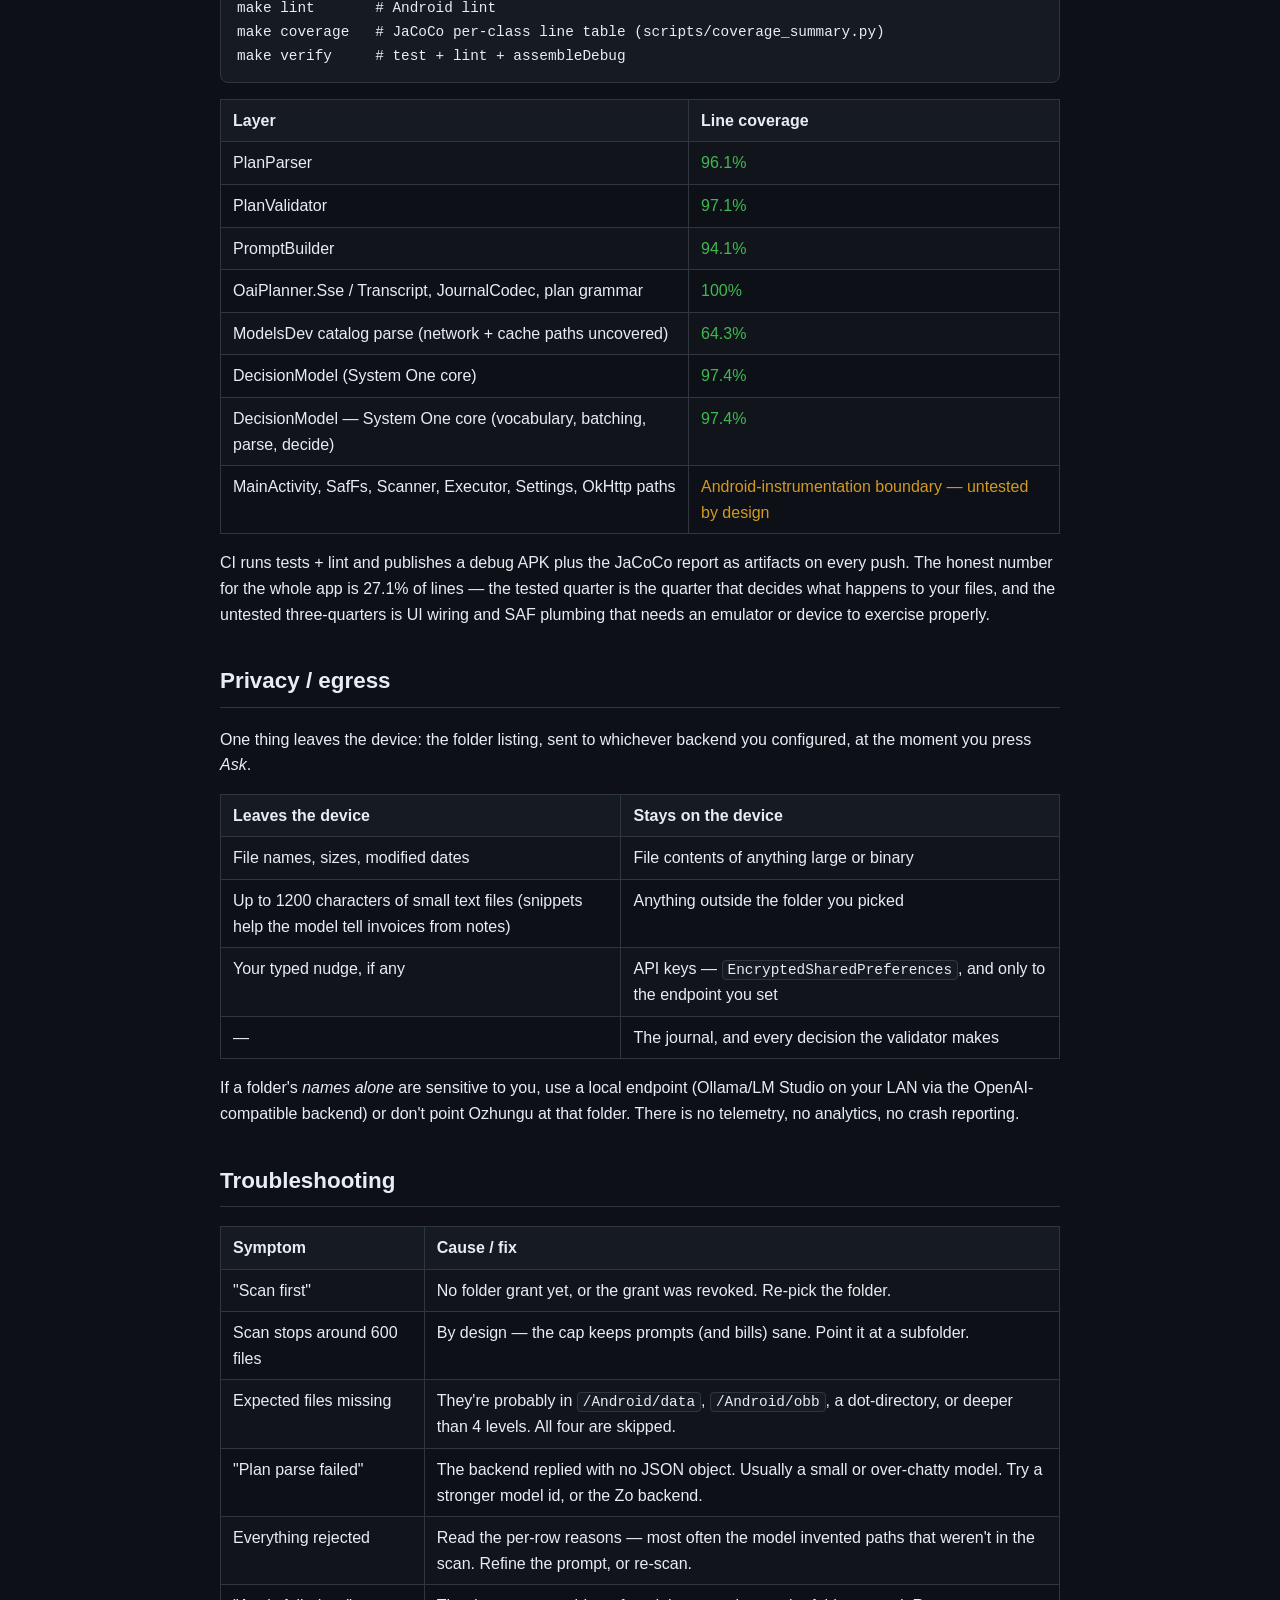
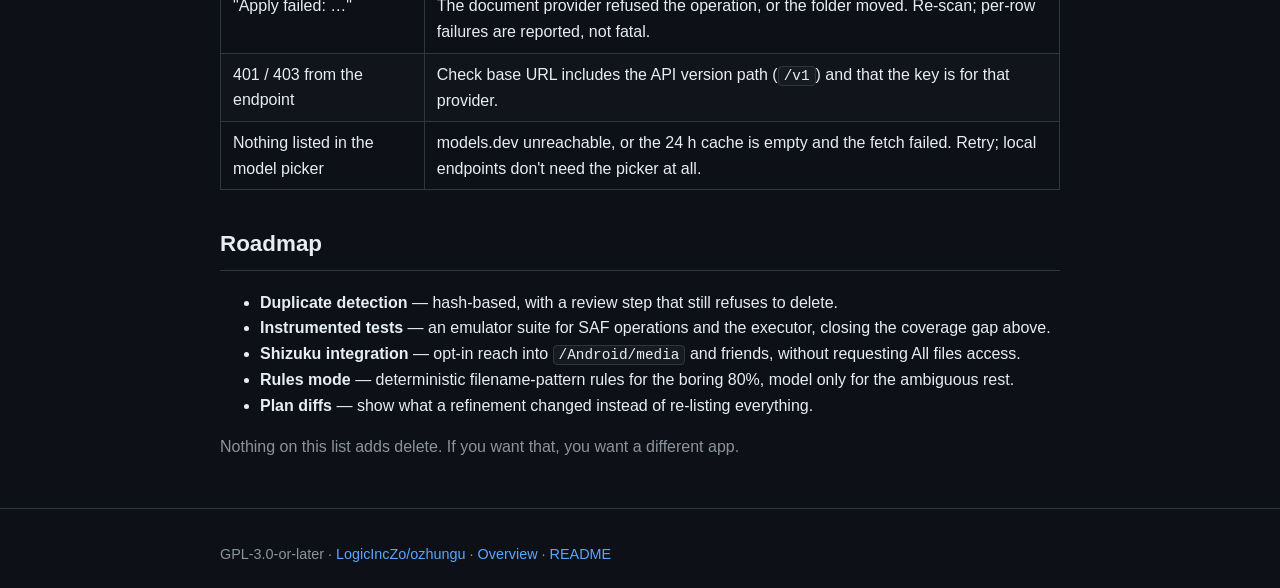
==== commit 176ef9e6: "docs: move folder-visibility note into first-run section" ====
--- a/docs/guide.html
+++ b/docs/guide.html
@@ -47,6 +47,10 @@
     <li><strong>Apply N</strong> on the sticky bottom bar, then <strong>Undo</strong> if you don't like the result.</li>
   </ol>
   <div class="note">Refinement works as a conversation: with suggestions on screen, type "no — keep the photos where they are and only sort the PDFs" into the same box and ask again. With the Zo backend the server holds the thread; with an OpenAI-compatible backend the app keeps a local transcript (system + last two turns) in memory only.</div>
+  <div class="warnbox"><strong>Every folder is visible.</strong> The Browse tab lists all
+  sub-folders (any depth) with file counts — tap one to open it. On the Clean tab,
+  <em>Move into</em> lets you tick the folders to use as destinations; the decision model
+  offers your picks first, and LLM backends get them in the prompt.</div>
 </section>
 
 <section id="backends">
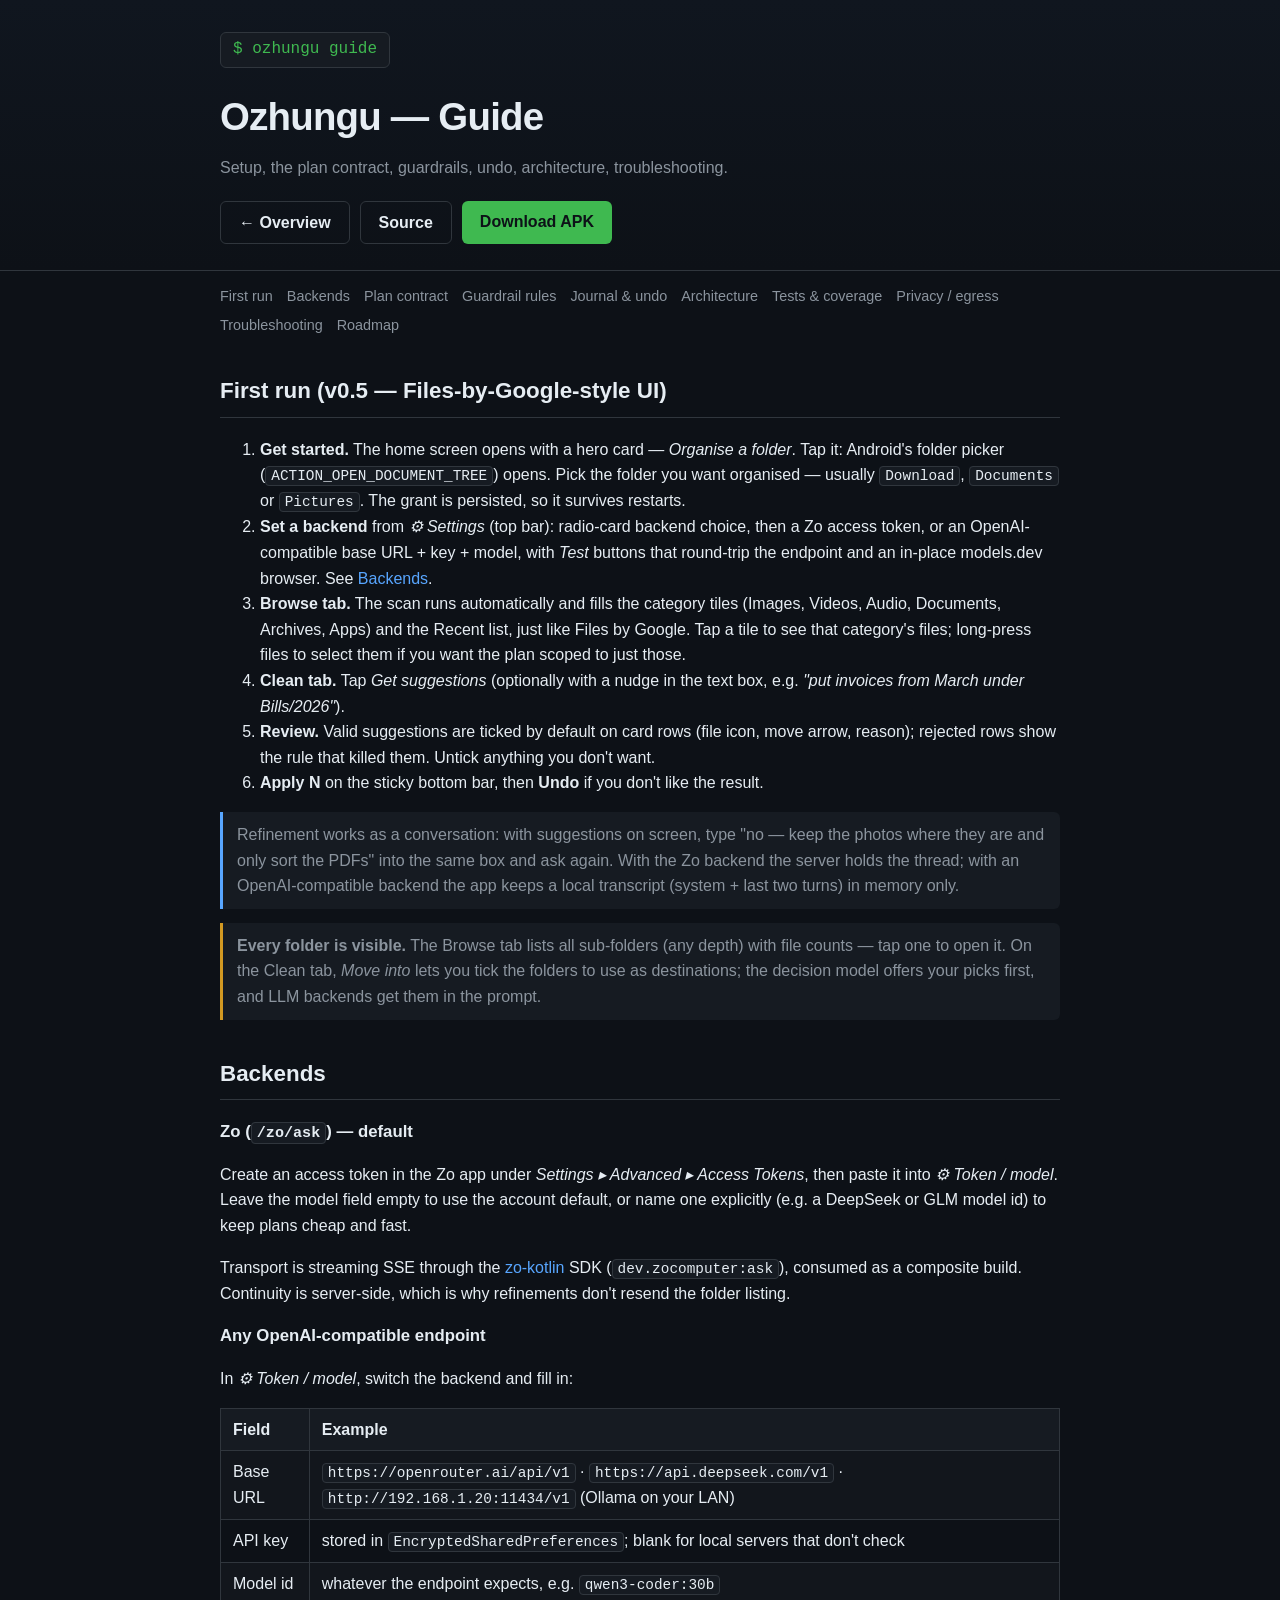
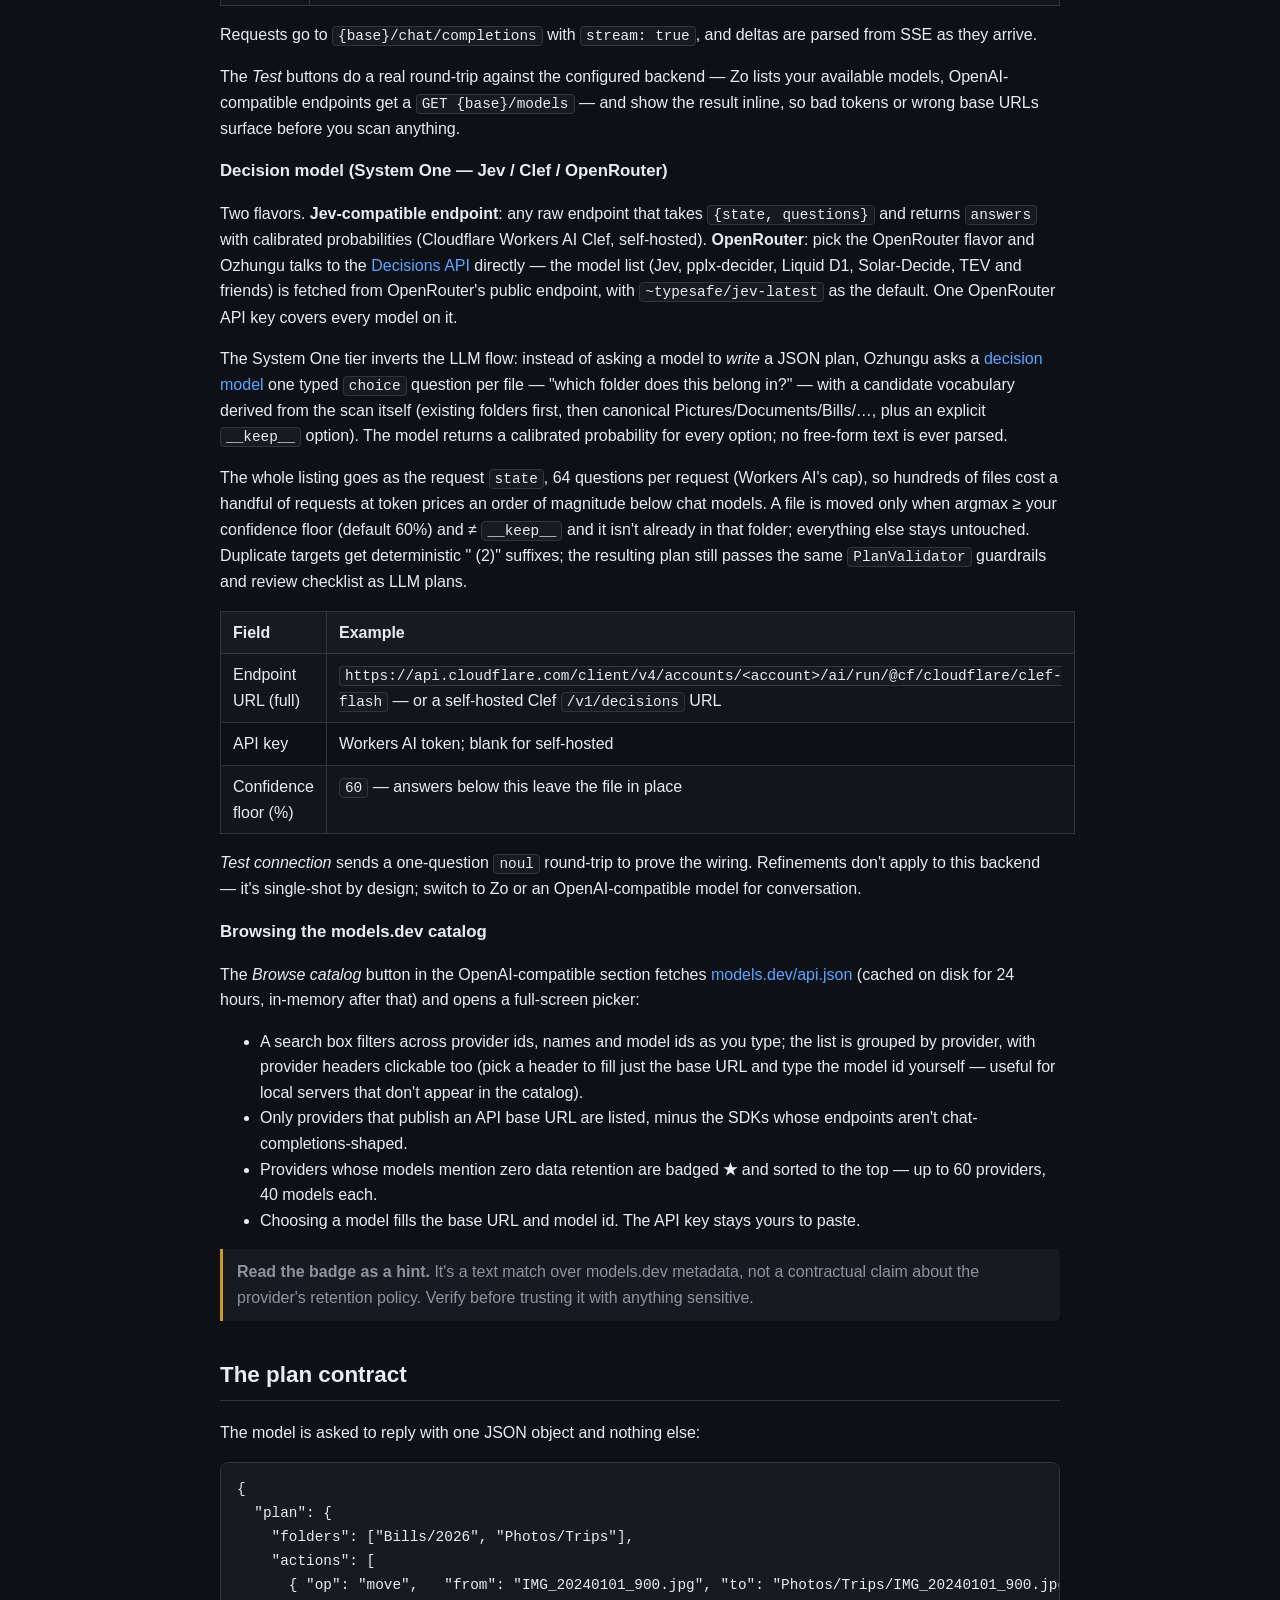
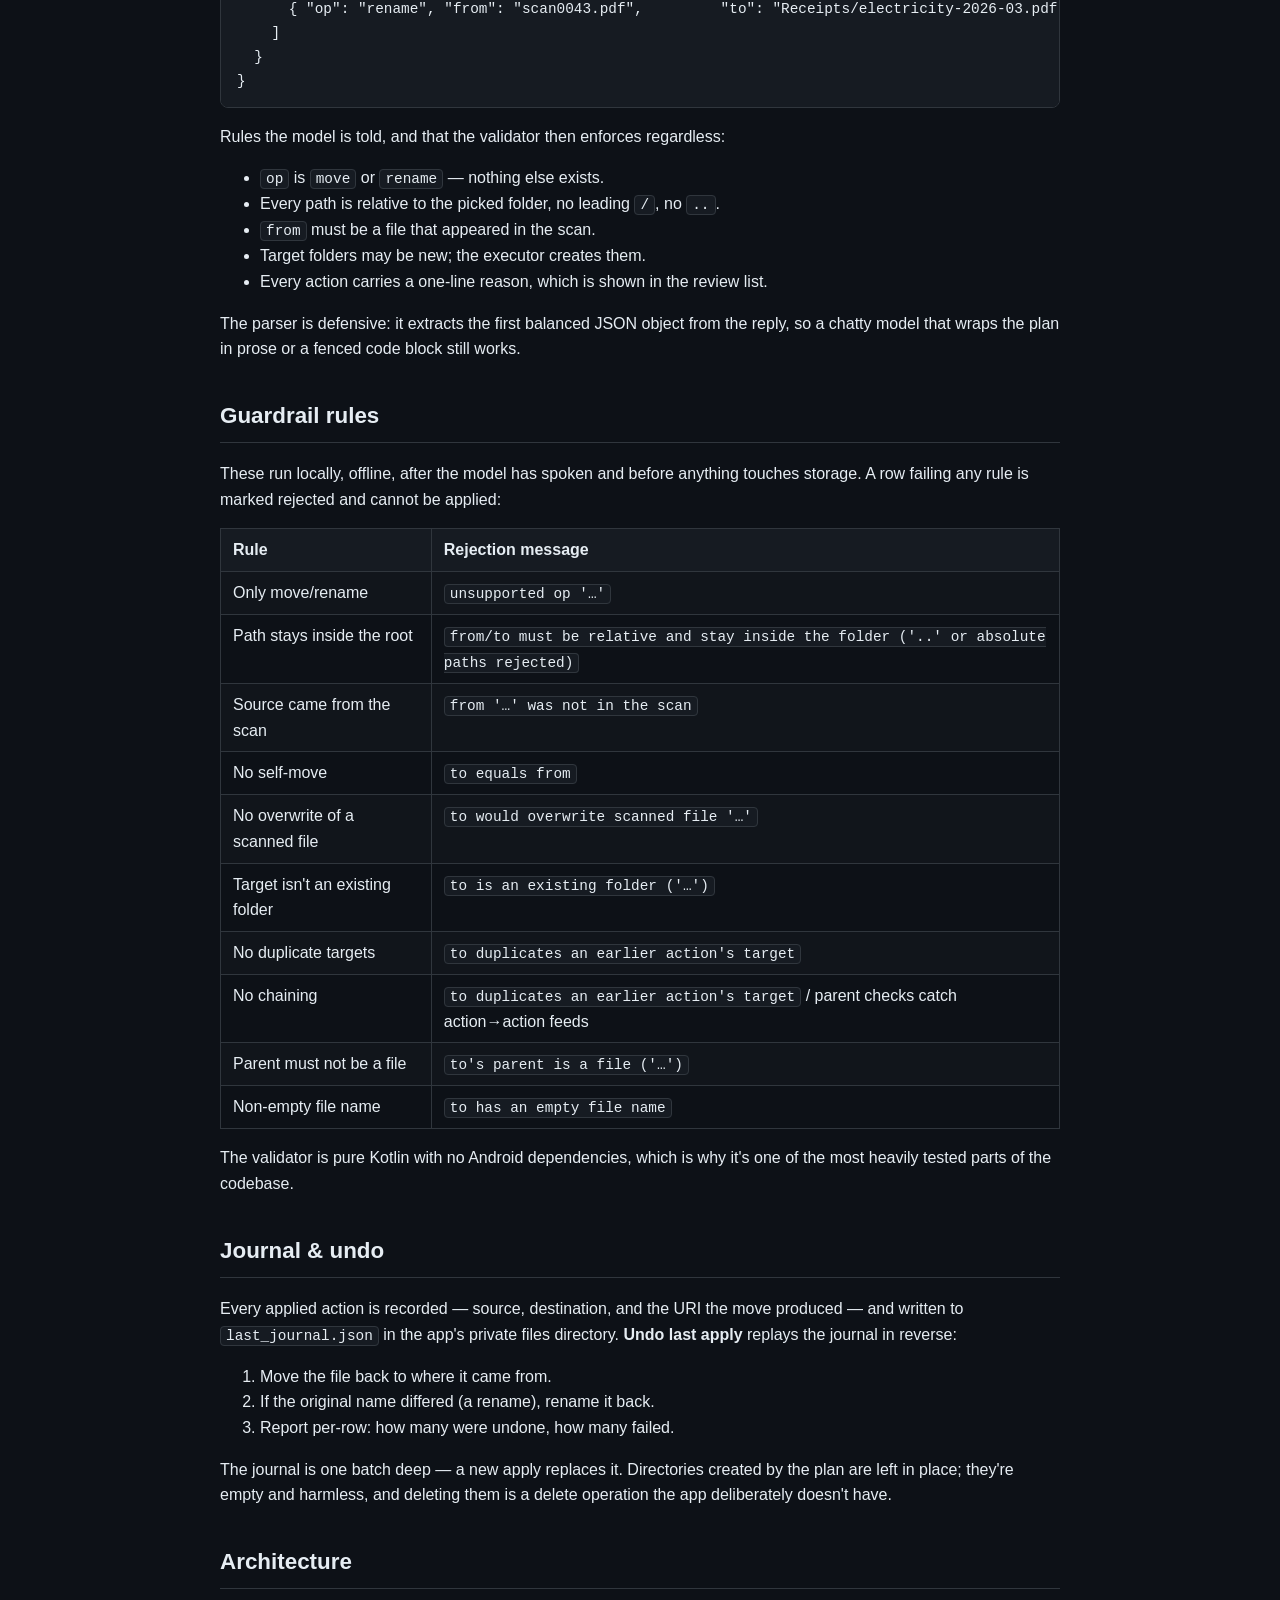
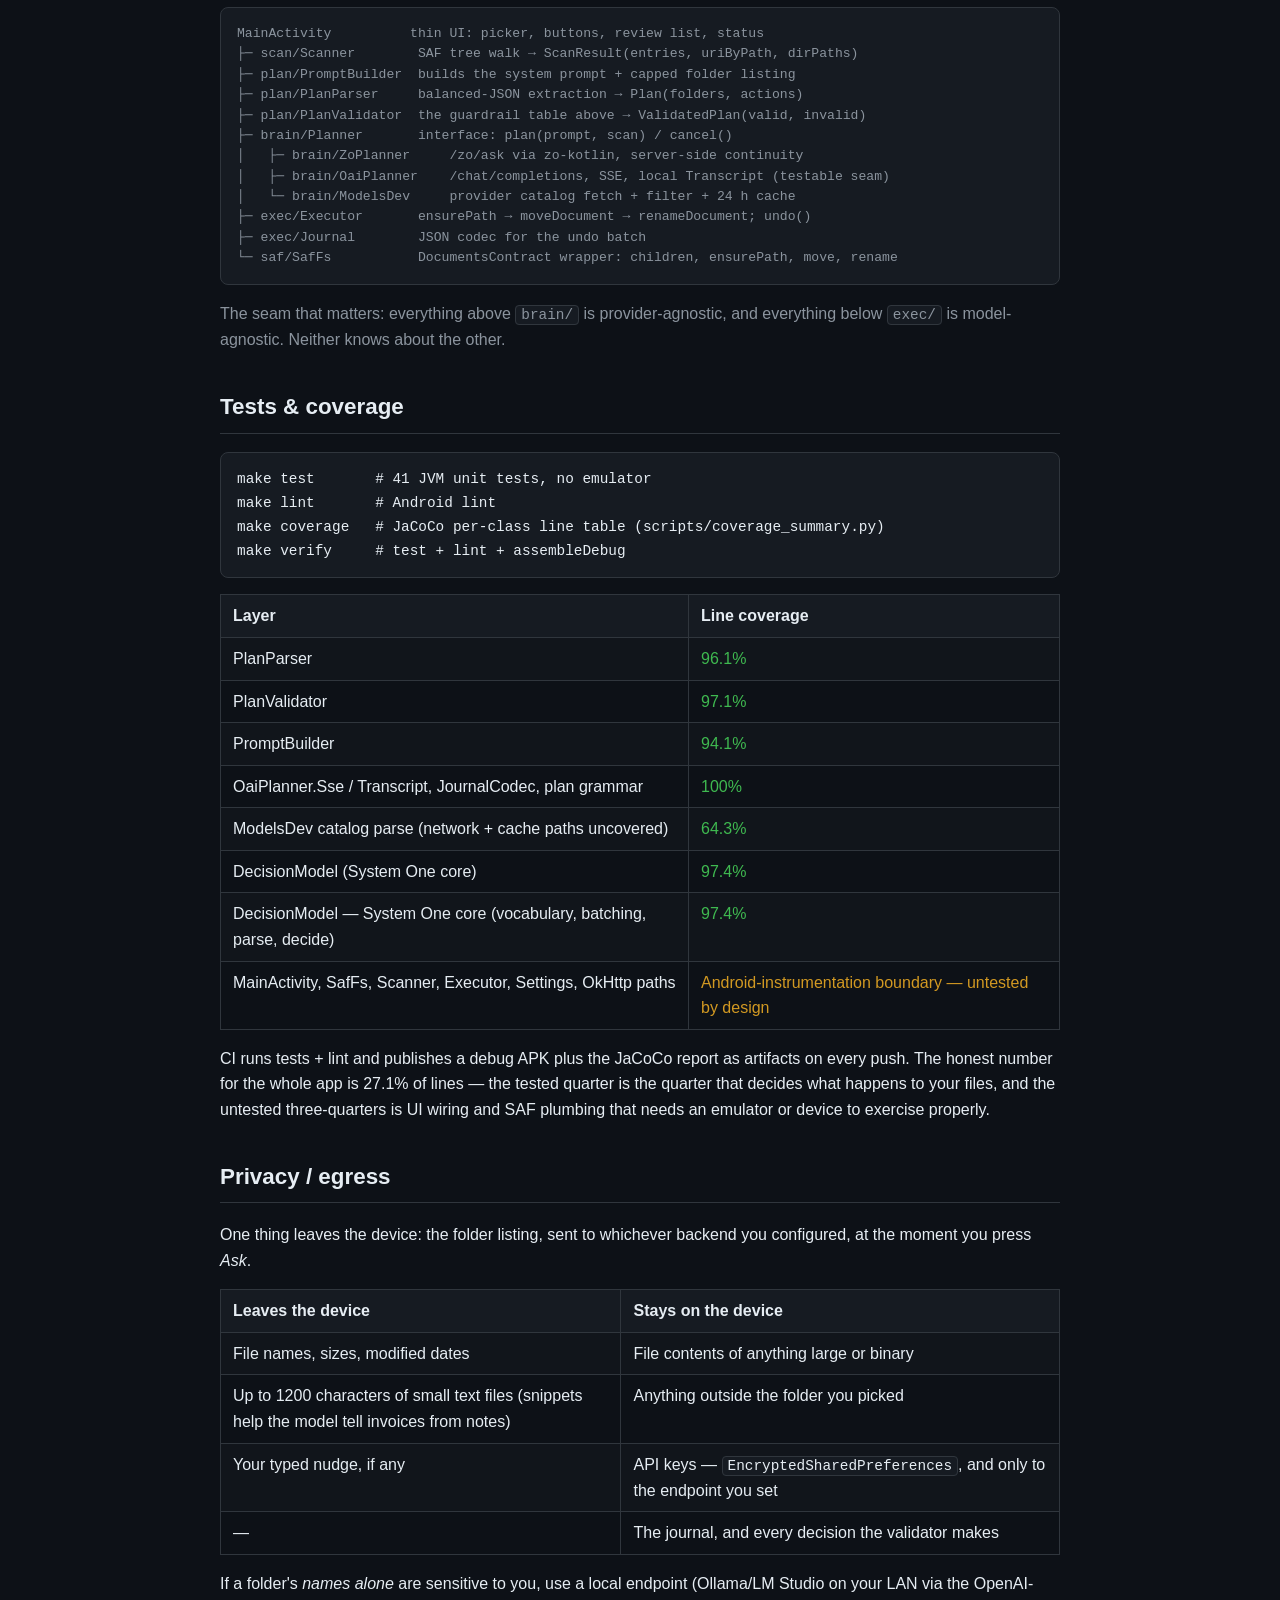
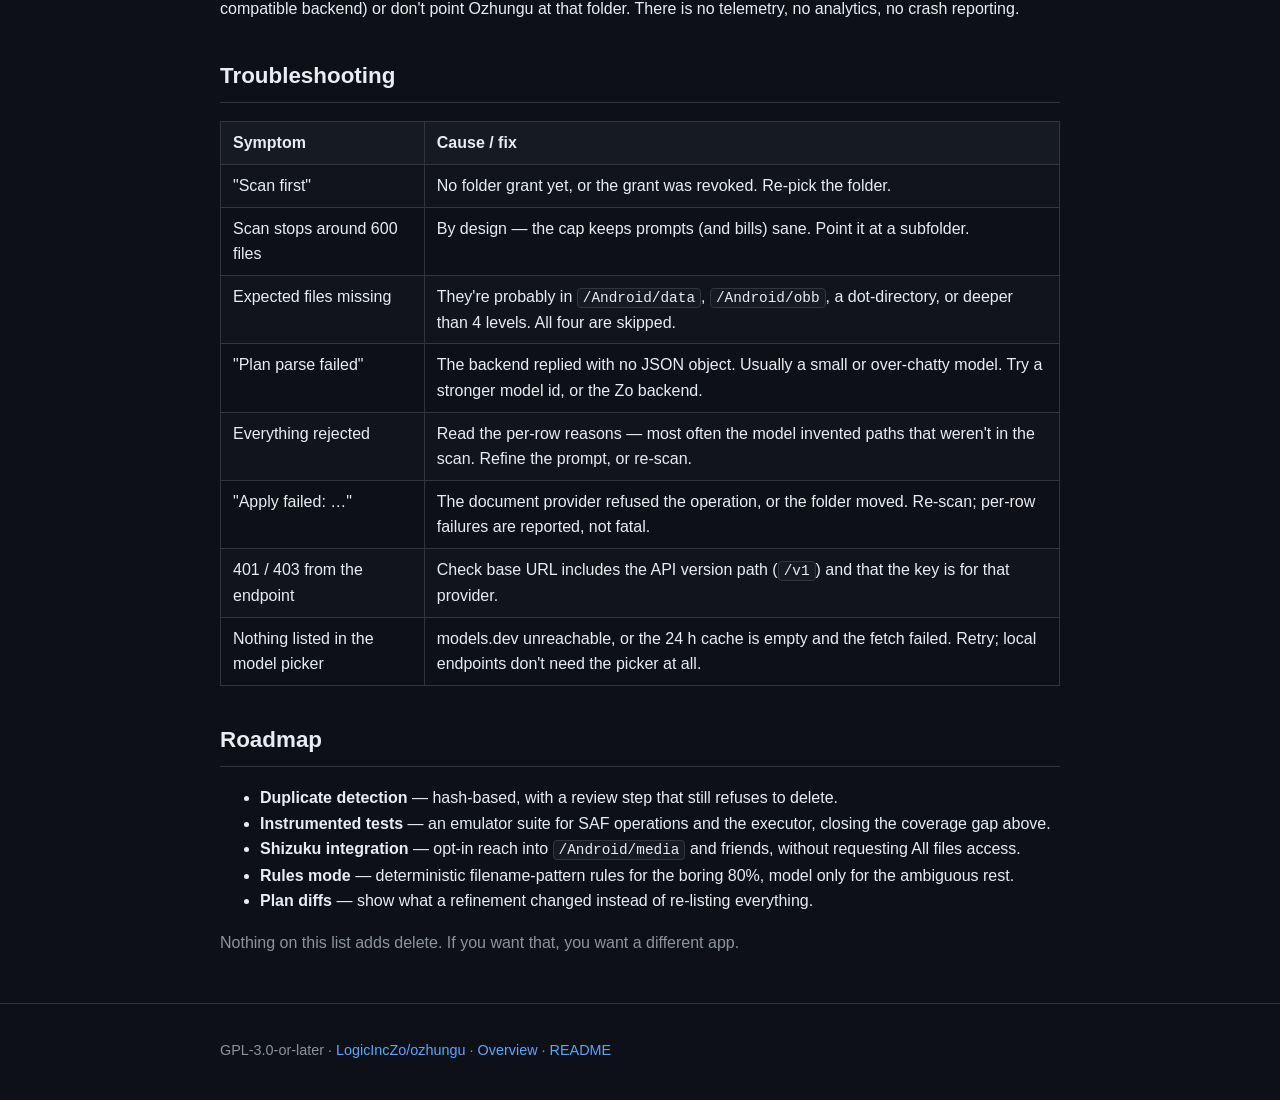
==== commit d6c75b59: "docs: fix guide tail duplication (truncate to valid document); Limits header v0.6" ====
--- a/docs/guide.html
+++ b/docs/guide.html
@@ -253,260 +253,4 @@
   </div>
 </footer>
 </body>
-</html></ol>
-  <div class="warnbox"><strong>Every folder is visible.</strong> The Browse tab lists all
-  sub-folders (any depth) with file counts — tap one to open it. On the Clean tab,
-  <em>Move into</em> lets you tick the folders to use as destinations; the decision model
-  offers your picks first, and LLM backends get them in the prompt.</div>
-</section>
-<html lang="en">
-<head>
-<meta charset="utf-8">
-<meta name="viewport" content="width=device-width, initial-scale=1">
-<title>Ozhungu — Guide</title>
-<meta name="description" content="Setup, plan contract, guardrail rules, journal/undo, architecture and troubleshooting for the Ozhungu agentic Android file organizer.">
-<link rel="stylesheet" href="style.css">
-</head>
-<body>
-<header class="hero small">
-  <div class="wrap">
-    <div class="prompt">$ ozhungu guide</div>
-    <h1>Ozhungu — Guide</h1>
-    <p class="meta">Setup, the plan contract, guardrails, undo, architecture, troubleshooting.</p>
-    <div class="cta">
-      <a class="btn ghost" href="index.html">← Overview</a>
-      <a class="btn ghost" href="https://github.com/LogicIncZo/ozhungu">Source</a>
-      <a class="btn" href="https://github.com/LogicIncZo/ozhungu/releases/latest">Download APK</a>
-    </div>
-  </div>
-</header>
-
-<nav class="sub wrap">
-  <a href="#firstrun">First run</a>
-  <a href="#backends">Backends</a>
-  <a href="#contract">Plan contract</a>
-  <a href="#rules">Guardrail rules</a>
-  <a href="#journal">Journal &amp; undo</a>
-  <a href="#arch">Architecture</a>
-  <a href="#tests">Tests &amp; coverage</a>
-  <a href="#privacy">Privacy / egress</a>
-  <a href="#trouble">Troubleshooting</a>
-  <a href="#roadmap">Roadmap</a>
-</nav>
-
-<main class="wrap">
-
-<section id="firstrun">
-  <h2>First run (v0.5 — Files-by-Google-style UI)</h2>
-  <ol>
-    <li><strong>Get started.</strong> The home screen opens with a hero card — <em>Organise a folder</em>. Tap it: Android's folder picker (<code>ACTION_OPEN_DOCUMENT_TREE</code>) opens. Pick the folder you want organised — usually <code>Download</code>, <code>Documents</code> or <code>Pictures</code>. The grant is persisted, so it survives restarts.</li>
-    <li><strong>Set a backend</strong> from <em>⚙ Settings</em> (top bar): radio-card backend choice, then a Zo access token, or an OpenAI-compatible base URL + key + model, with <em>Test</em> buttons that round-trip the endpoint and an in-place models.dev browser. See <a href="#backends">Backends</a>.</li>
-    <li><strong>Browse tab.</strong> The scan runs automatically and fills the category tiles (Images, Videos, Audio, Documents, Archives, Apps) and the Recent list, just like Files by Google. Tap a tile to see that category's files; long-press files to select them if you want the plan scoped to just those.</li>
-    <li><strong>Clean tab.</strong> Tap <em>Get suggestions</em> (optionally with a nudge in the text box, e.g. <em>"put invoices from March under Bills/2026"</em>).</li>
-    <li><strong>Review.</strong> Valid suggestions are ticked by default on card rows (file icon, move arrow, reason); rejected rows show the rule that killed them. Untick anything you don't want.</li>
-    <li><strong>Apply N</strong> on the sticky bottom bar, then <strong>Undo</strong> if you don't like the result.</li>
-  </ol>
-  <div class="note">Refinement works as a conversation: with suggestions on screen, type "no — keep the photos where they are and only sort the PDFs" into the same box and ask again. With the Zo backend the server holds the thread; with an OpenAI-compatible backend the app keeps a local transcript (system + last two turns) in memory only.</div>
-</section>
-
-<section id="backends">
-  <h2>Backends</h2>
-
-  <h3>Zo (<code>/zo/ask</code>) — default</h3>
-  <p>Create an access token in the Zo app under <em>Settings ▸ Advanced ▸ Access Tokens</em>, then paste it into <em>⚙ Token / model</em>. Leave the model field empty to use the account default, or name one explicitly (e.g. a DeepSeek or GLM model id) to keep plans cheap and fast.</p>
-  <p>Transport is streaming SSE through the <a href="https://github.com/LogicIncZo/zo-kotlin">zo-kotlin</a> SDK (<code>dev.zocomputer:ask</code>), consumed as a composite build. Continuity is server-side, which is why refinements don't resend the folder listing.</p>
-
-  <h3>Any OpenAI-compatible endpoint</h3>
-  <p>In <em>⚙ Token / model</em>, switch the backend and fill in:</p>
-  <table>
-    <thead><tr><th>Field</th><th>Example</th></tr></thead>
-    <tbody>
-      <tr><td>Base URL</td><td><code>https://openrouter.ai/api/v1</code> · <code>https://api.deepseek.com/v1</code> · <code>http://192.168.1.20:11434/v1</code> (Ollama on your LAN)</td></tr>
-      <tr><td>API key</td><td>stored in <code>EncryptedSharedPreferences</code>; blank for local servers that don't check</td></tr>
-      <tr><td>Model id</td><td>whatever the endpoint expects, e.g. <code>qwen3-coder:30b</code></td></tr>
-    </tbody>
-  </table>
-  <p>Requests go to <code>{base}/chat/completions</code> with <code>stream: true</code>, and deltas are parsed from SSE as they arrive.</p>
-
-  <p>The <em>Test</em> buttons do a real round-trip against the configured backend — Zo lists your available models, OpenAI-compatible endpoints get a <code>GET {base}/models</code> — and show the result inline, so bad tokens or wrong base URLs surface before you scan anything.</p>
-
-  <h3>Decision model (System One — Jev / Clef / OpenRouter)</h3>
-  <p>Two flavors. <strong>Jev-compatible endpoint</strong>: any raw endpoint that takes
-  <code>{state, questions}</code> and returns <code>answers</code> with calibrated
-  probabilities (Cloudflare Workers AI Clef, self-hosted). <strong>OpenRouter</strong>: pick
-  the OpenRouter flavor and Ozhungu talks to the
-  <a href="https://openrouter.ai/docs/guides/community/jev">Decisions API</a> directly —
-  the model list (Jev, pplx-decider, Liquid D1, Solar-Decide, TEV and friends) is fetched
-  from OpenRouter's public endpoint, with <code>~typesafe/jev-latest</code> as the default.
-  One OpenRouter API key covers every model on it.</p>
-  <h3 style="display:none">old</h3>
-  <p>The System One tier inverts the LLM flow: instead of asking a model to <em>write</em> a JSON plan, Ozhungu asks a <a href="https://developers.cloudflare.com/workers-ai/models/clef/">decision model</a> one typed <code>choice</code> question per file — "which folder does this belong in?" — with a candidate vocabulary derived from the scan itself (existing folders first, then canonical Pictures/Documents/Bills/…, plus an explicit <code>__keep__</code> option). The model returns a calibrated probability for every option; no free-form text is ever parsed.</p>
-  <p>The whole listing goes as the request <code>state</code>, 64 questions per request (Workers AI's cap), so hundreds of files cost a handful of requests at token prices an order of magnitude below chat models. A file is moved only when argmax ≥ your confidence floor (default 60%) and ≠ <code>__keep__</code> and it isn't already in that folder; everything else stays untouched. Duplicate targets get deterministic " (2)" suffixes; the resulting plan still passes the same <code>PlanValidator</code> guardrails and review checklist as LLM plans.</p>
-  <table>
-    <thead><tr><th>Field</th><th>Example</th></tr></thead>
-    <tbody>
-      <tr><td>Endpoint URL (full)</td><td><code>https://api.cloudflare.com/client/v4/accounts/&lt;account&gt;/ai/run/@cf/cloudflare/clef-flash</code> — or a self-hosted Clef <code>/v1/decisions</code> URL</td></tr>
-      <tr><td>API key</td><td>Workers AI token; blank for self-hosted</td></tr>
-      <tr><td>Confidence floor (%)</td><td><code>60</code> — answers below this leave the file in place</td></tr>
-    </tbody>
-  </table>
-  <p><em>Test connection</em> sends a one-question <code>noul</code> round-trip to prove the wiring. Refinements don't apply to this backend — it's single-shot by design; switch to Zo or an OpenAI-compatible model for conversation.</p>
-
-  <h3>Browsing the models.dev catalog</h3>
-  <p>The <em>Browse catalog</em> button in the OpenAI-compatible section fetches <a href="https://models.dev/api.json">models.dev/api.json</a> (cached on disk for 24 hours, in-memory after that) and opens a full-screen picker:</p>
-  <ul>
-    <li>A search box filters across provider ids, names and model ids as you type; the list is grouped by provider, with provider headers clickable too (pick a header to fill just the base URL and type the model id yourself — useful for local servers that don't appear in the catalog).</li>
-    <li>Only providers that publish an API base URL are listed, minus the SDKs whose endpoints aren't chat-completions-shaped.</li>
-    <li>Providers whose models mention zero data retention are badged <strong>★</strong> and sorted to the top — up to 60 providers, 40 models each.</li>
-    <li>Choosing a model fills the base URL and model id. The API key stays yours to paste.</li>
-  </ul>
-  <div class="warnbox"><strong>Read the badge as a hint.</strong> It's a text match over models.dev metadata, not a contractual claim about the provider's retention policy. Verify before trusting it with anything sensitive.</div>
-</section>
-
-<section id="contract">
-  <h2>The plan contract</h2>
-  <p>The model is asked to reply with one JSON object and nothing else:</p>
-  <pre><code>{
-  "plan": {
-    "folders": ["Bills/2026", "Photos/Trips"],
-    "actions": [
-      { "op": "move",   "from": "IMG_20240101_900.jpg", "to": "Photos/Trips/IMG_20240101_900.jpg", "reason": "dated camera file" },
-      { "op": "rename", "from": "scan0043.pdf",         "to": "Receipts/electricity-2026-03.pdf", "reason": "receipt scan" }
-    ]
-  }
-}</code></pre>
-  <p>Rules the model is told, and that the validator then enforces regardless:</p>
-  <ul>
-    <li><code>op</code> is <code>move</code> or <code>rename</code> — nothing else exists.</li>
-    <li>Every path is relative to the picked folder, no leading <code>/</code>, no <code>..</code>.</li>
-    <li><code>from</code> must be a file that appeared in the scan.</li>
-    <li>Target folders may be new; the executor creates them.</li>
-    <li>Every action carries a one-line reason, which is shown in the review list.</li>
-  </ul>
-  <p>The parser is defensive: it extracts the first balanced JSON object from the reply, so a chatty model that wraps the plan in prose or a fenced code block still works.</p>
-</section>
-
-<section id="rules">
-  <h2>Guardrail rules</h2>
-  <p>These run locally, offline, after the model has spoken and before anything touches storage. A row failing any rule is marked rejected and cannot be applied:</p>
-  <table>
-    <thead><tr><th>Rule</th><th>Rejection message</th></tr></thead>
-    <tbody>
-      <tr><td>Only move/rename</td><td><code>unsupported op '…'</code></td></tr>
-      <tr><td>Path stays inside the root</td><td><code>from/to must be relative and stay inside the folder ('..' or absolute paths rejected)</code></td></tr>
-      <tr><td>Source came from the scan</td><td><code>from '…' was not in the scan</code></td></tr>
-      <tr><td>No self-move</td><td><code>to equals from</code></td></tr>
-      <tr><td>No overwrite of a scanned file</td><td><code>to would overwrite scanned file '…'</code></td></tr>
-      <tr><td>Target isn't an existing folder</td><td><code>to is an existing folder ('…')</code></td></tr>
-      <tr><td>No duplicate targets</td><td><code>to duplicates an earlier action's target</code></td></tr>
-      <tr><td>No chaining</td><td><code>to duplicates an earlier action's target</code> / parent checks catch action→action feeds</td></tr>
-      <tr><td>Parent must not be a file</td><td><code>to's parent is a file ('…')</code></td></tr>
-      <tr><td>Non-empty file name</td><td><code>to has an empty file name</code></td></tr>
-    </tbody>
-  </table>
-  <p>The validator is pure Kotlin with no Android dependencies, which is why it's one of the most heavily tested parts of the codebase.</p>
-</section>
-
-<section id="journal">
-  <h2>Journal &amp; undo</h2>
-  <p>Every applied action is recorded — source, destination, and the URI the move produced — and written to <code>last_journal.json</code> in the app's private files directory. <strong>Undo last apply</strong> replays the journal in reverse:</p>
-  <ol>
-    <li>Move the file back to where it came from.</li>
-    <li>If the original name differed (a rename), rename it back.</li>
-    <li>Report per-row: how many were undone, how many failed.</li>
-  </ol>
-  <p>The journal is one batch deep — a new apply replaces it. Directories created by the plan are left in place; they're empty and harmless, and deleting them is a delete operation the app deliberately doesn't have.</p>
-</section>
-
-<section id="arch">
-  <h2>Architecture</h2>
-  <div class="pipe">MainActivity          thin UI: picker, buttons, review list, status
-├─ scan/Scanner        SAF tree walk → ScanResult(entries, uriByPath, dirPaths)
-├─ plan/PromptBuilder  builds the system prompt + capped folder listing
-├─ plan/PlanParser     balanced-JSON extraction → Plan(folders, actions)
-├─ plan/PlanValidator  the guardrail table above → ValidatedPlan(valid, invalid)
-├─ brain/Planner       interface: plan(prompt, scan) / cancel()
-│   ├─ brain/ZoPlanner     /zo/ask via zo-kotlin, server-side continuity
-│   ├─ brain/OaiPlanner    /chat/completions, SSE, local Transcript (testable seam)
-│   └─ brain/ModelsDev     provider catalog fetch + filter + 24 h cache
-├─ exec/Executor       ensurePath → moveDocument → renameDocument; undo()
-├─ exec/Journal        JSON codec for the undo batch
-└─ saf/SafFs           DocumentsContract wrapper: children, ensurePath, move, rename</div>
-  <p class="dim">The seam that matters: everything above <code>brain/</code> is provider-agnostic, and everything below <code>exec/</code> is model-agnostic. Neither knows about the other.</p>
-</section>
-
-<section id="tests">
-  <h2>Tests &amp; coverage</h2>
-  <pre><code>make test       # 41 JVM unit tests, no emulator
-make lint       # Android lint
-make coverage   # JaCoCo per-class line table (scripts/coverage_summary.py)
-make verify     # test + lint + assembleDebug</code></pre>
-  <table>
-    <thead><tr><th>Layer</th><th>Line coverage</th></tr></thead>
-    <tbody>
-      <tr><td>PlanParser</td><td class="ok">96.1%</td></tr>
-      <tr><td>PlanValidator</td><td class="ok">97.1%</td></tr>
-      <tr><td>PromptBuilder</td><td class="ok">94.1%</td></tr>
-      <tr><td>OaiPlanner.Sse / Transcript, JournalCodec, plan grammar</td><td class="ok">100%</td></tr>
-      <tr><td>ModelsDev catalog parse (network + cache paths uncovered)</td><td class="ok">64.3%</td></tr>
-      <tr><td>DecisionModel (System One core)</td><td class="ok">97.4%</td></tr>
-      <tr><td>DecisionModel — System One core (vocabulary, batching, parse, decide)</td><td class="ok">97.4%</td></tr>
-      <tr><td>MainActivity, SafFs, Scanner, Executor, Settings, OkHttp paths</td><td class="warn">Android-instrumentation boundary — untested by design</td></tr>
-    </tbody>
-  </table>
-  <p>CI runs tests + lint and publishes a debug APK plus the JaCoCo report as artifacts on every push. The honest number for the whole app is 27.1% of lines — the tested quarter is the quarter that decides what happens to your files, and the untested three-quarters is UI wiring and SAF plumbing that needs an emulator or device to exercise properly.</p>
-</section>
-
-<section id="privacy">
-  <h2>Privacy / egress</h2>
-  <p>One thing leaves the device: the folder listing, sent to whichever backend you configured, at the moment you press <em>Ask</em>.</p>
-  <table>
-    <thead><tr><th>Leaves the device</th><th>Stays on the device</th></tr></thead>
-    <tbody>
-      <tr><td>File names, sizes, modified dates</td><td>File contents of anything large or binary</td></tr>
-      <tr><td>Up to 1200 characters of small text files (snippets help the model tell invoices from notes)</td><td>Anything outside the folder you picked</td></tr>
-      <tr><td>Your typed nudge, if any</td><td>API keys — <code>EncryptedSharedPreferences</code>, and only to the endpoint you set</td></tr>
-      <tr><td>—</td><td>The journal, and every decision the validator makes</td></tr>
-    </tbody>
-  </table>
-  <p>If a folder's <em>names alone</em> are sensitive to you, use a local endpoint (Ollama/LM Studio on your LAN via the OpenAI-compatible backend) or don't point Ozhungu at that folder. There is no telemetry, no analytics, no crash reporting.</p>
-</section>
-
-<section id="trouble">
-  <h2>Troubleshooting</h2>
-  <table>
-    <thead><tr><th>Symptom</th><th>Cause / fix</th></tr></thead>
-    <tbody>
-      <tr><td>"Scan first"</td><td>No folder grant yet, or the grant was revoked. Re-pick the folder.</td></tr>
-      <tr><td>Scan stops around 600 files</td><td>By design — the cap keeps prompts (and bills) sane. Point it at a subfolder.</td></tr>
-      <tr><td>Expected files missing</td><td>They're probably in <code>/Android/data</code>, <code>/Android/obb</code>, a dot-directory, or deeper than 4 levels. All four are skipped.</td></tr>
-      <tr><td>"Plan parse failed"</td><td>The backend replied with no JSON object. Usually a small or over-chatty model. Try a stronger model id, or the Zo backend.</td></tr>
-      <tr><td>Everything rejected</td><td>Read the per-row reasons — most often the model invented paths that weren't in the scan. Refine the prompt, or re-scan.</td></tr>
-      <tr><td>"Apply failed: …"</td><td>The document provider refused the operation, or the folder moved. Re-scan; per-row failures are reported, not fatal.</td></tr>
-      <tr><td>401 / 403 from the endpoint</td><td>Check base URL includes the API version path (<code>/v1</code>) and that the key is for that provider.</td></tr>
-      <tr><td>Nothing listed in the model picker</td><td>models.dev unreachable, or the 24 h cache is empty and the fetch failed. Retry; local endpoints don't need the picker at all.</td></tr>
-    </tbody>
-  </table>
-</section>
-
-<section id="roadmap">
-  <h2>Roadmap</h2>
-  <ul>
-    <li><strong>Duplicate detection</strong> — hash-based, with a review step that still refuses to delete.</li>
-    <li><strong>Instrumented tests</strong> — an emulator suite for SAF operations and the executor, closing the coverage gap above.</li>
-    <li><strong>Shizuku integration</strong> — opt-in reach into <code>/Android/media</code> and friends, without requesting All files access.</li>
-    <li><strong>Rules mode</strong> — deterministic filename-pattern rules for the boring 80%, model only for the ambiguous rest.</li>
-    <li><strong>Plan diffs</strong> — show what a refinement changed instead of re-listing everything.</li>
-  </ul>
-  <p class="dim">Nothing on this list adds delete. If you want that, you want a different app.</p>
-</section>
-
-</main>
-
-<footer>
-  <div class="wrap">
-    <p>GPL-3.0-or-later · <a href="https://github.com/LogicIncZo/ozhungu">LogicIncZo/ozhungu</a> · <a href="index.html">Overview</a> · <a href="https://github.com/LogicIncZo/ozhungu/blob/main/README.md">README</a></p>
-  </div>
-</footer>
-</body>
 </html>
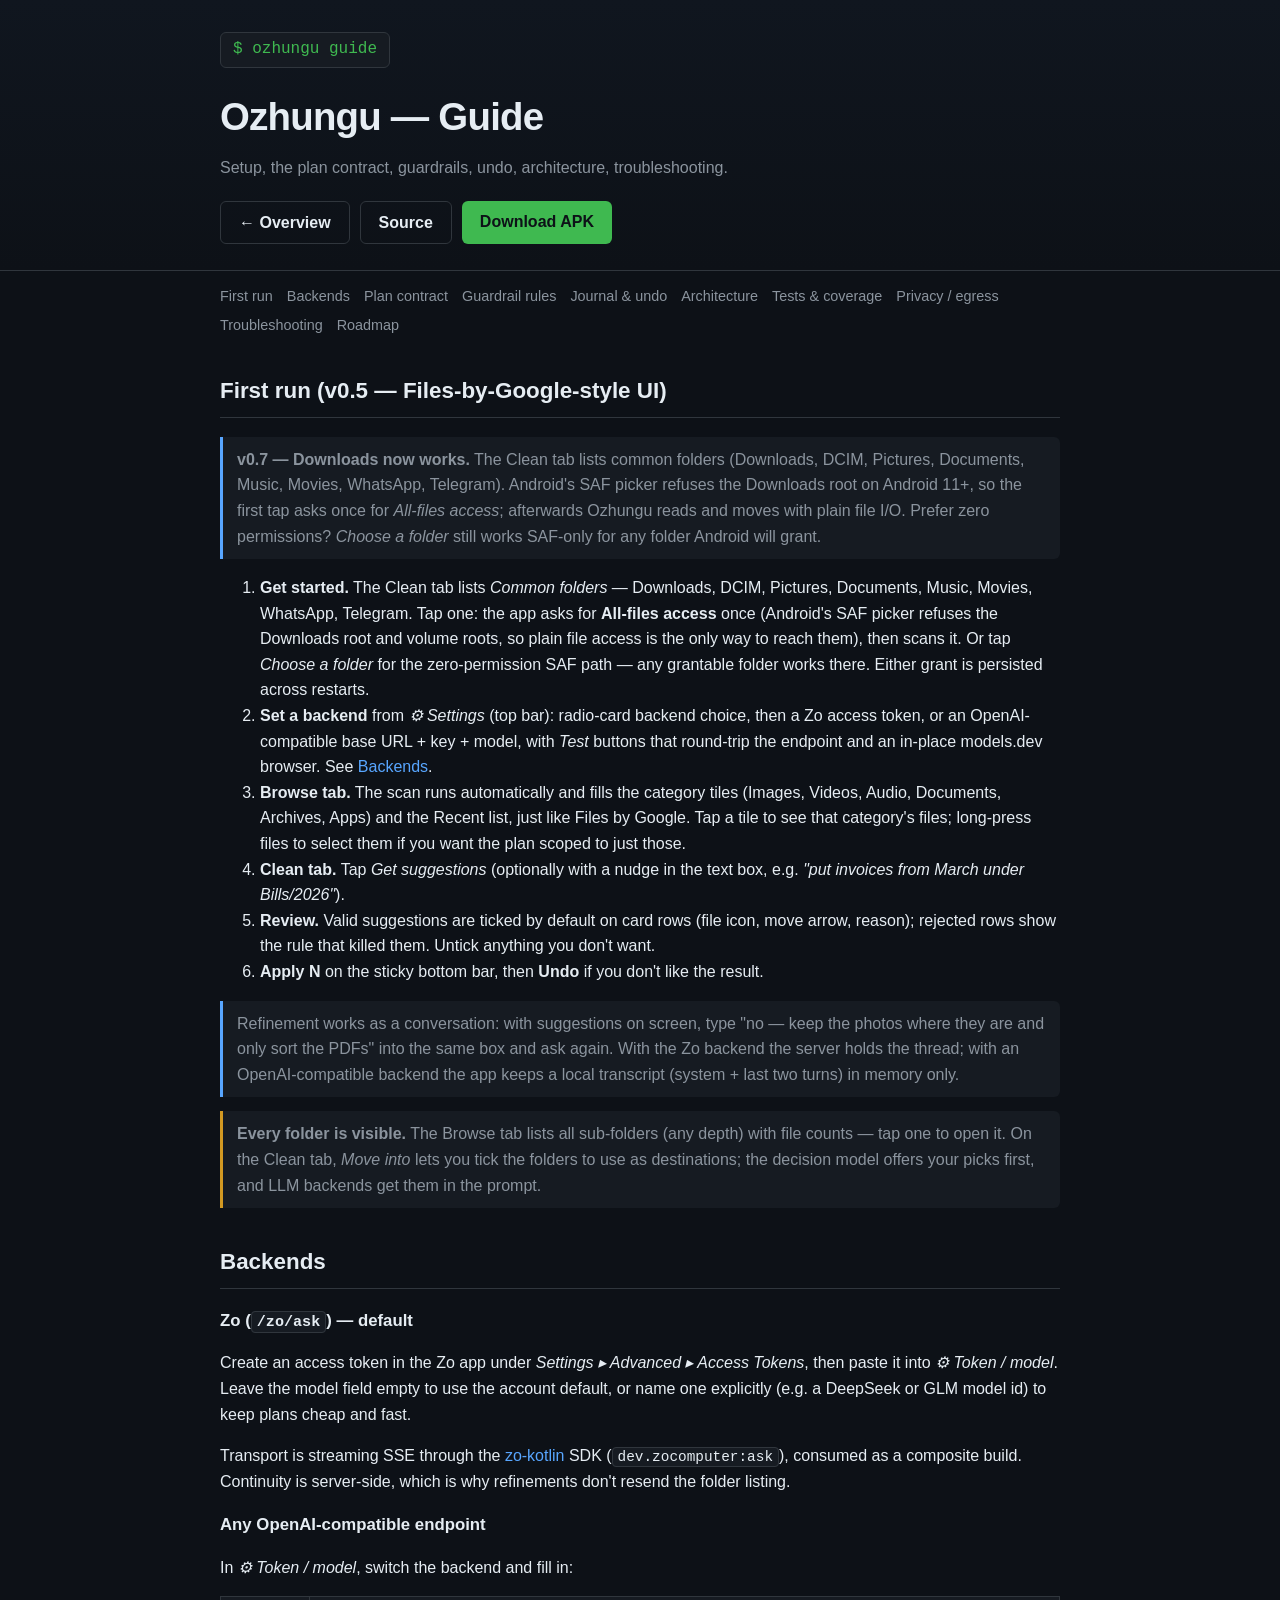
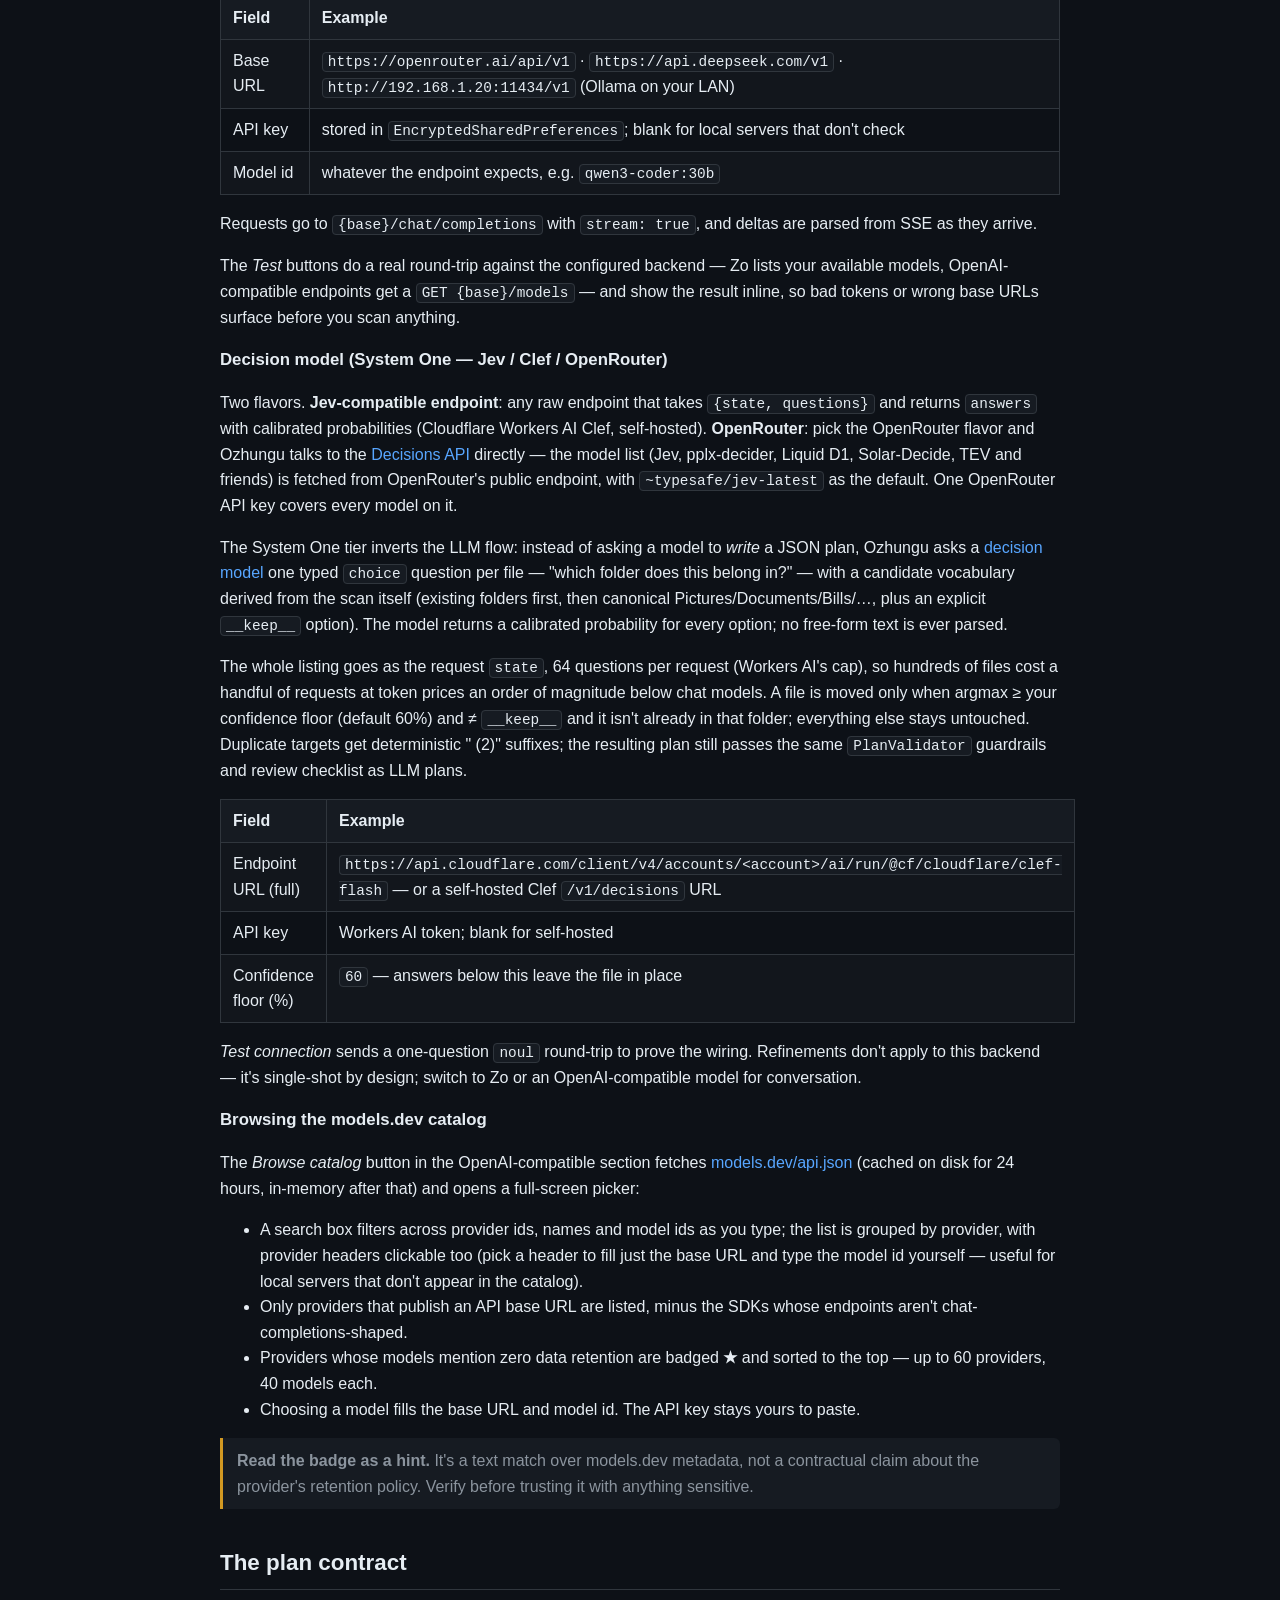
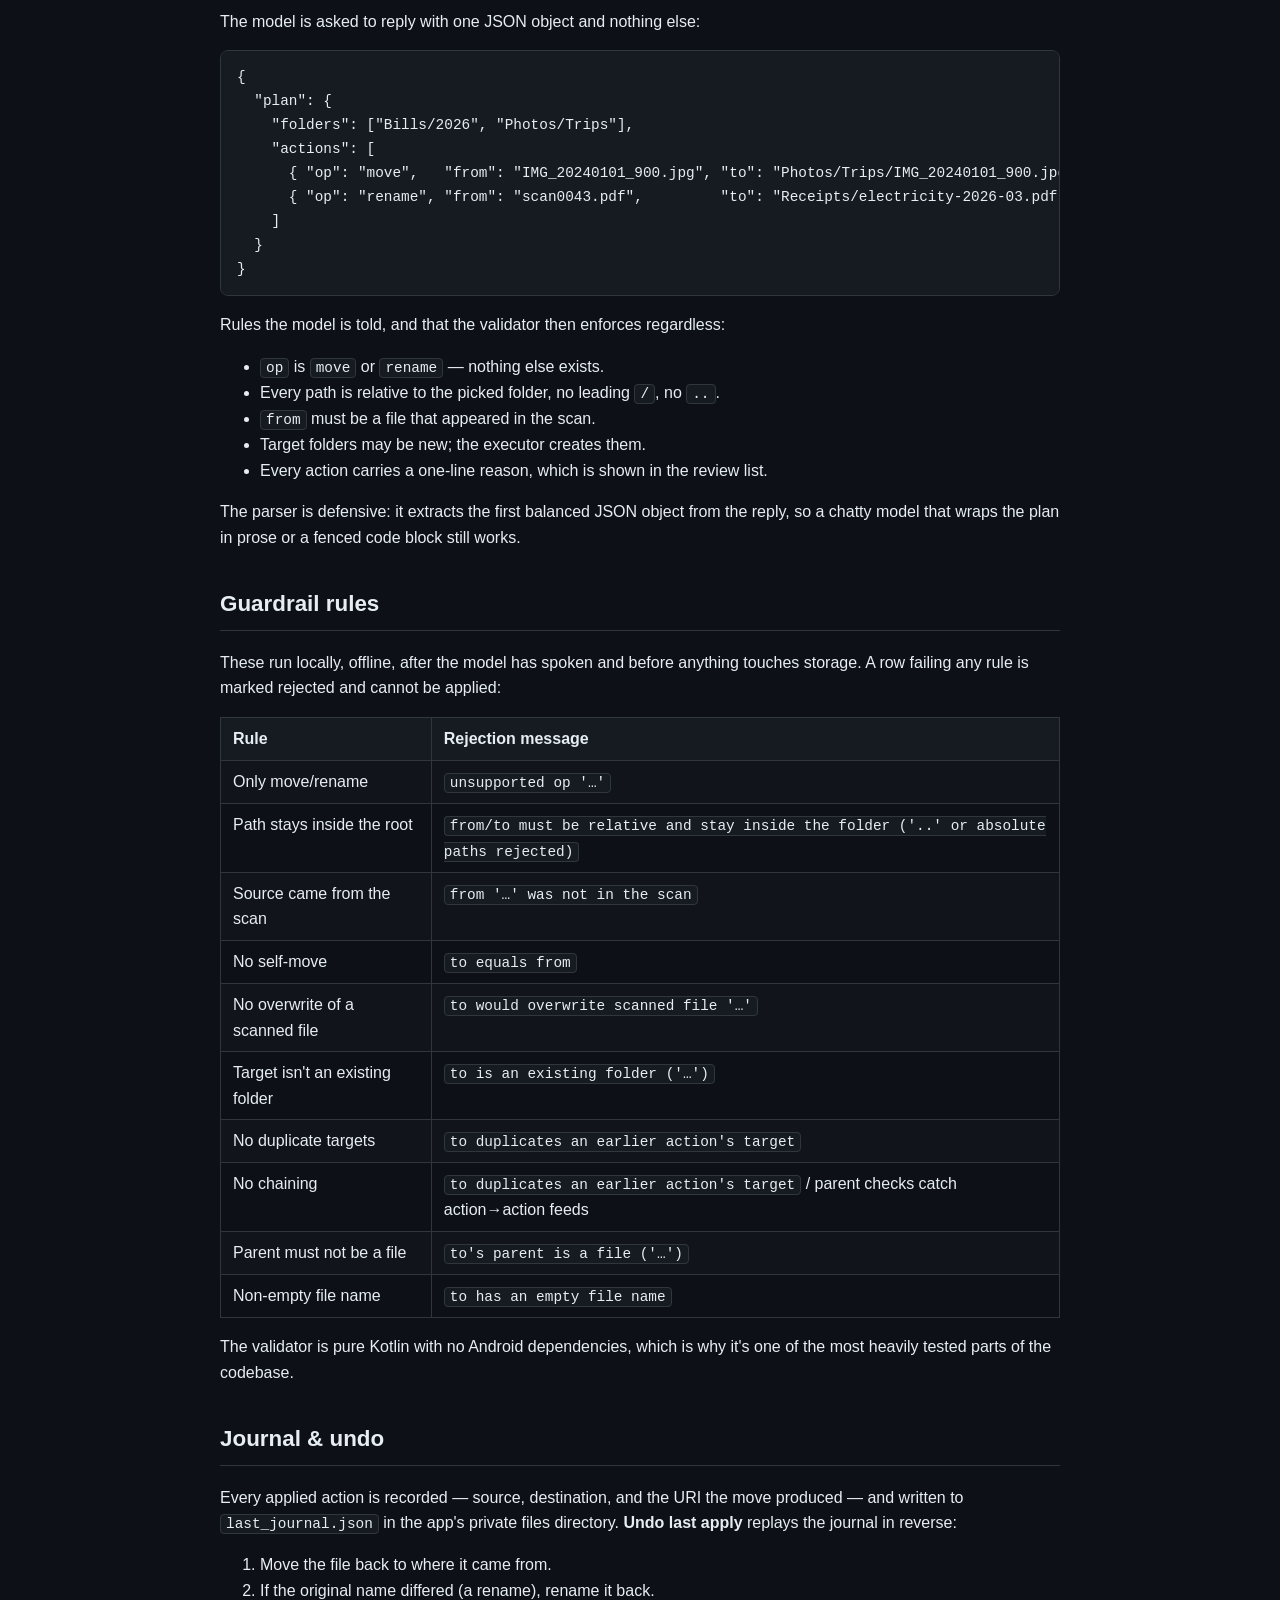
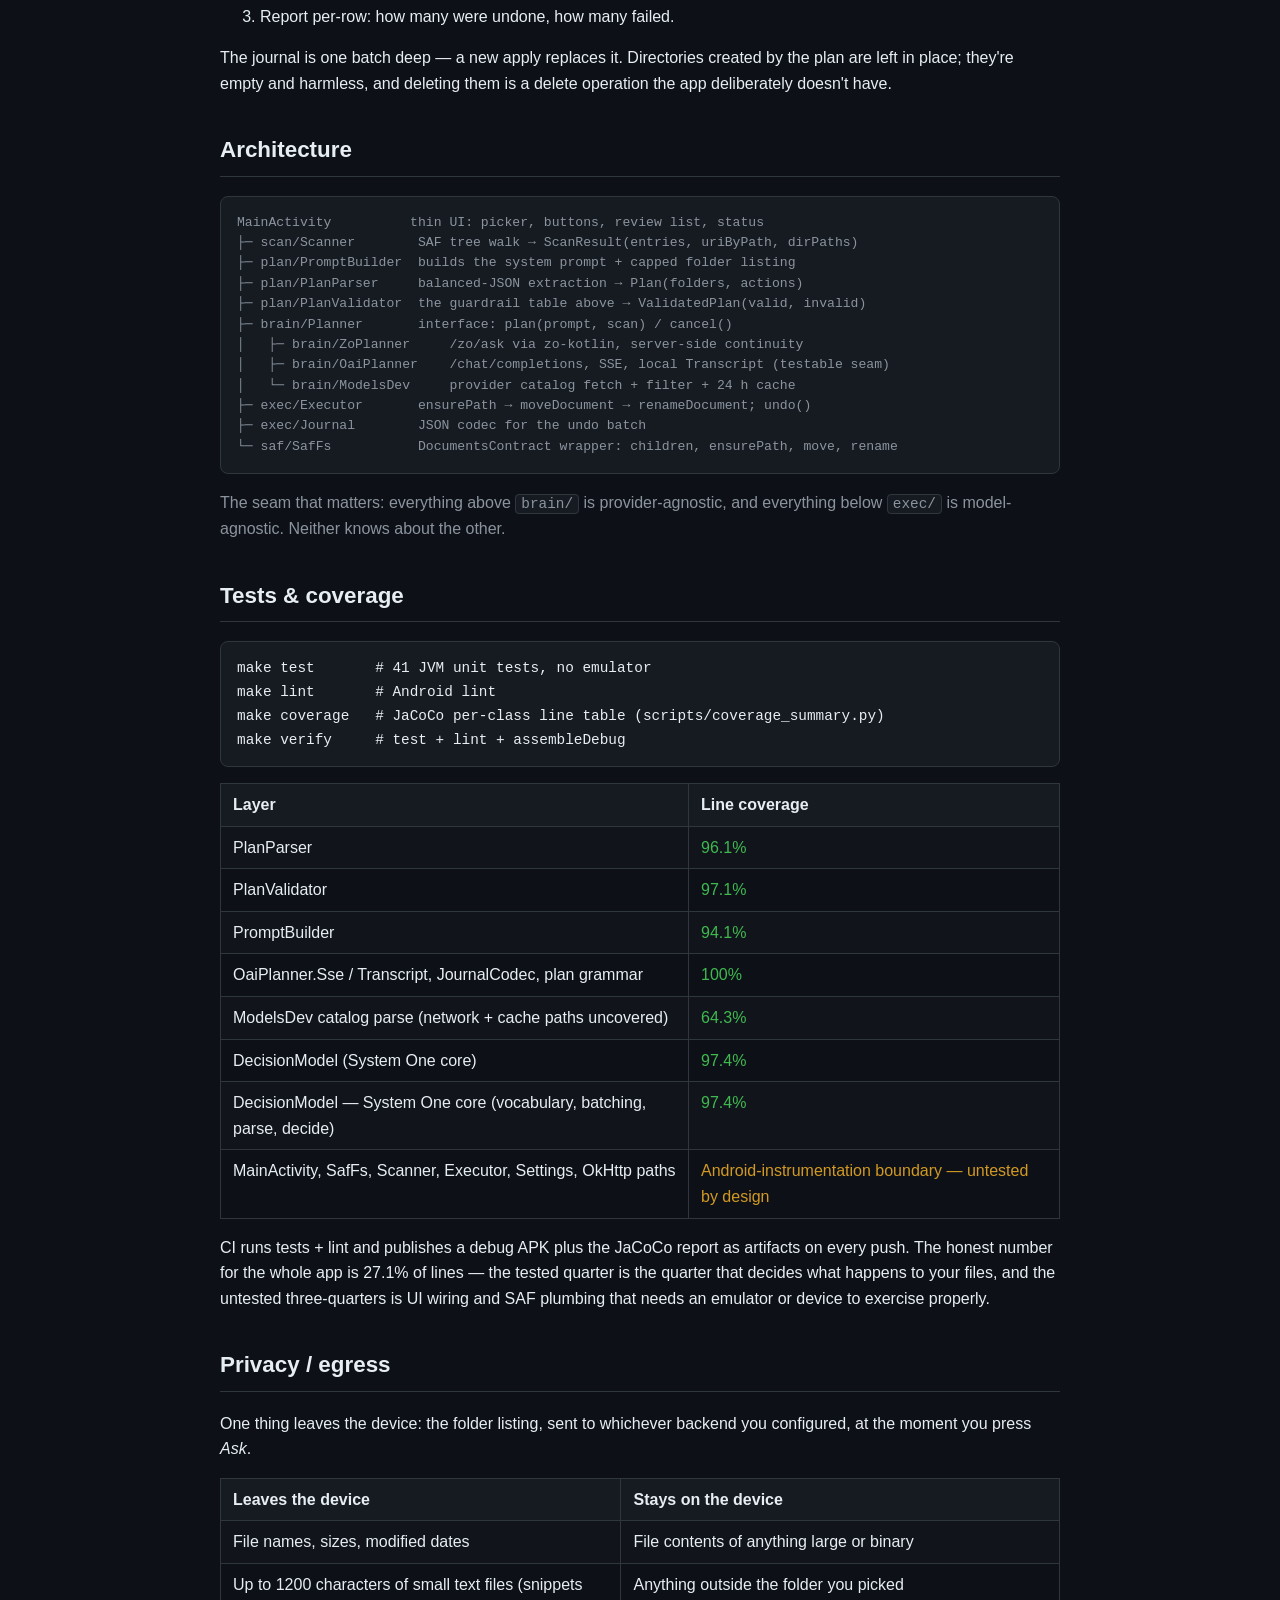
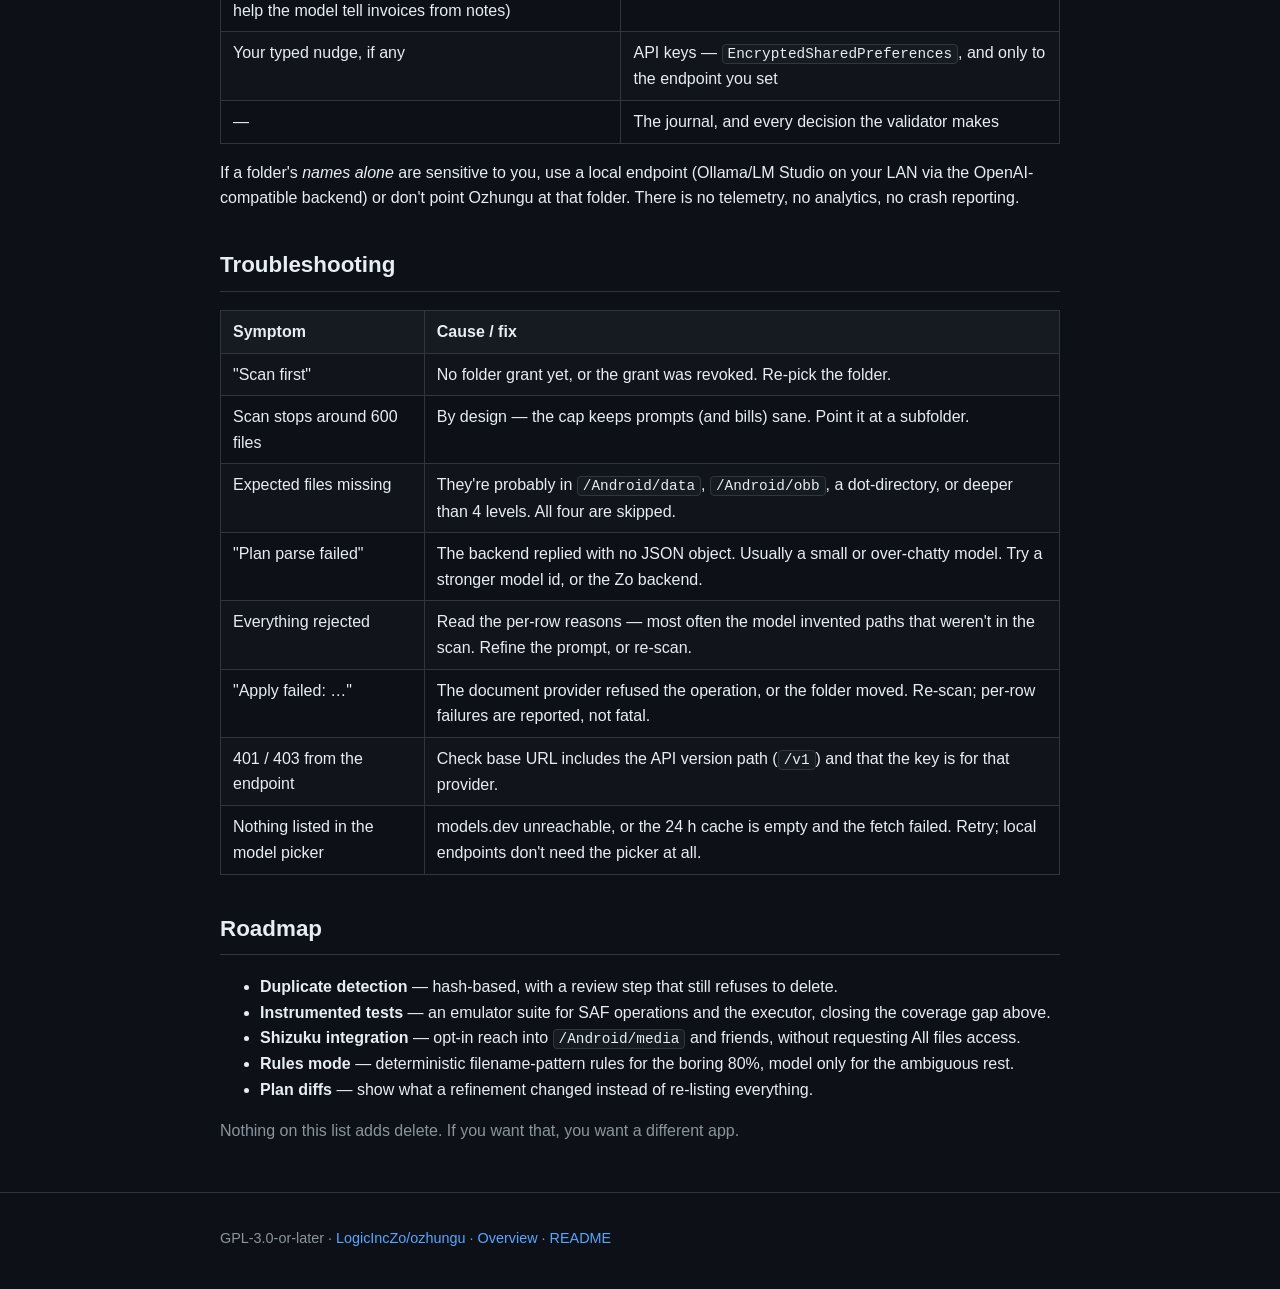
==== commit 3eed2d37: "v0.7.0 — All-files-access storage mode: common-folder quick picks (Downloads/DCIM/WhatsApp/…), Plain" ====
--- a/docs/guide.html
+++ b/docs/guide.html
@@ -37,9 +37,15 @@
 <main class="wrap">
 
 <section id="firstrun">
-  <h2>First run (v0.5 — Files-by-Google-style UI)</h2>
+  <h2>First run (v0.5 — Files-by-Google-style UI)</h2>  <div class="note"><strong>v0.7 — Downloads now works.</strong> The Clean tab lists common folders
+  (Downloads, DCIM, Pictures, Documents, Music, Movies, WhatsApp, Telegram). Android's SAF
+  picker refuses the Downloads root on Android 11+, so the first tap asks once for
+  <em>All-files access</em>; afterwards Ozhungu reads and moves with plain file I/O.
+  Prefer zero permissions? <em>Choose a folder</em> still works SAF-only for any folder
+  Android will grant.</div>
+
   <ol>
-    <li><strong>Get started.</strong> The home screen opens with a hero card — <em>Organise a folder</em>. Tap it: Android's folder picker (<code>ACTION_OPEN_DOCUMENT_TREE</code>) opens. Pick the folder you want organised — usually <code>Download</code>, <code>Documents</code> or <code>Pictures</code>. The grant is persisted, so it survives restarts.</li>
+    <li><strong>Get started.</strong> The Clean tab lists <em>Common folders</em> — Downloads, DCIM, Pictures, Documents, Music, Movies, WhatsApp, Telegram. Tap one: the app asks for <strong>All-files access</strong> once (Android's SAF picker refuses the Downloads root and volume roots, so plain file access is the only way to reach them), then scans it. Or tap <em>Choose a folder</em> for the zero-permission SAF path — any grantable folder works there. Either grant is persisted across restarts.</li>
     <li><strong>Set a backend</strong> from <em>⚙ Settings</em> (top bar): radio-card backend choice, then a Zo access token, or an OpenAI-compatible base URL + key + model, with <em>Test</em> buttons that round-trip the endpoint and an in-place models.dev browser. See <a href="#backends">Backends</a>.</li>
     <li><strong>Browse tab.</strong> The scan runs automatically and fills the category tiles (Images, Videos, Audio, Documents, Archives, Apps) and the Recent list, just like Files by Google. Tap a tile to see that category's files; long-press files to select them if you want the plan scoped to just those.</li>
     <li><strong>Clean tab.</strong> Tap <em>Get suggestions</em> (optionally with a nudge in the text box, e.g. <em>"put invoices from March under Bills/2026"</em>).</li>
